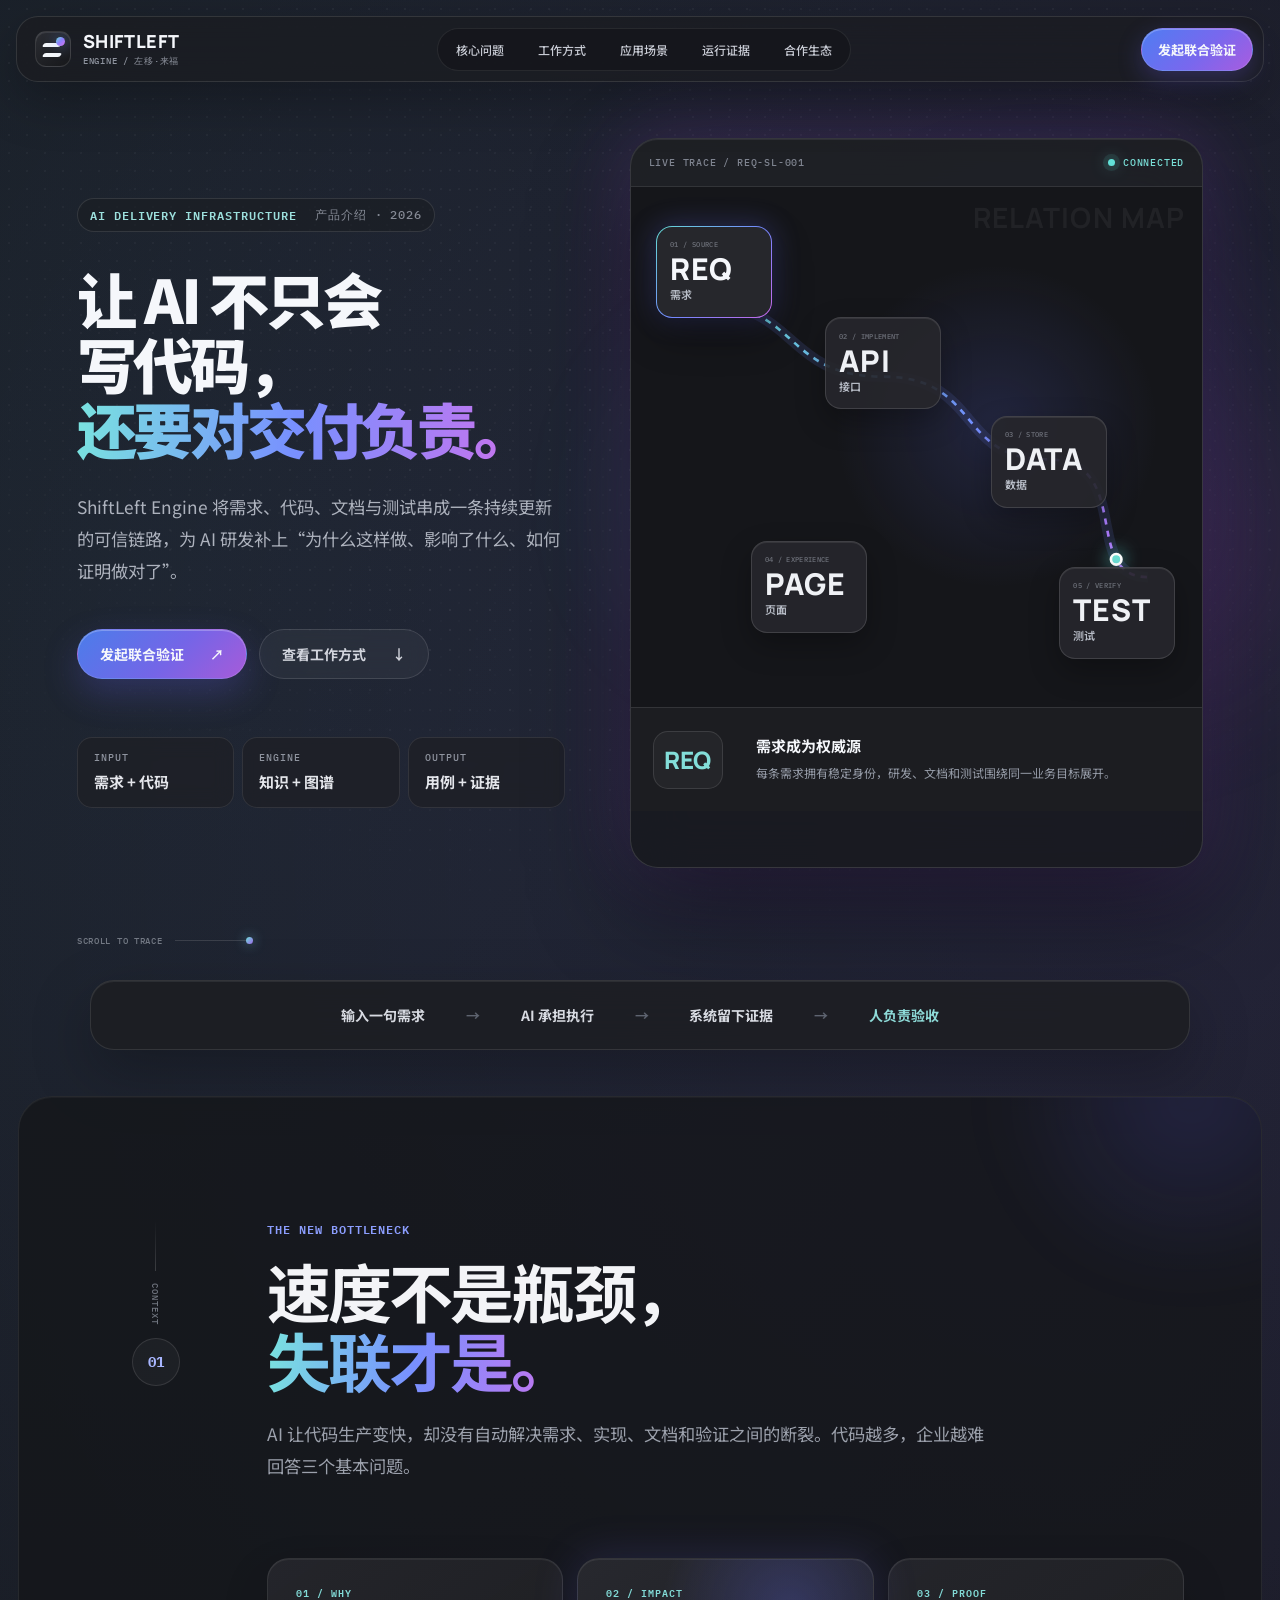
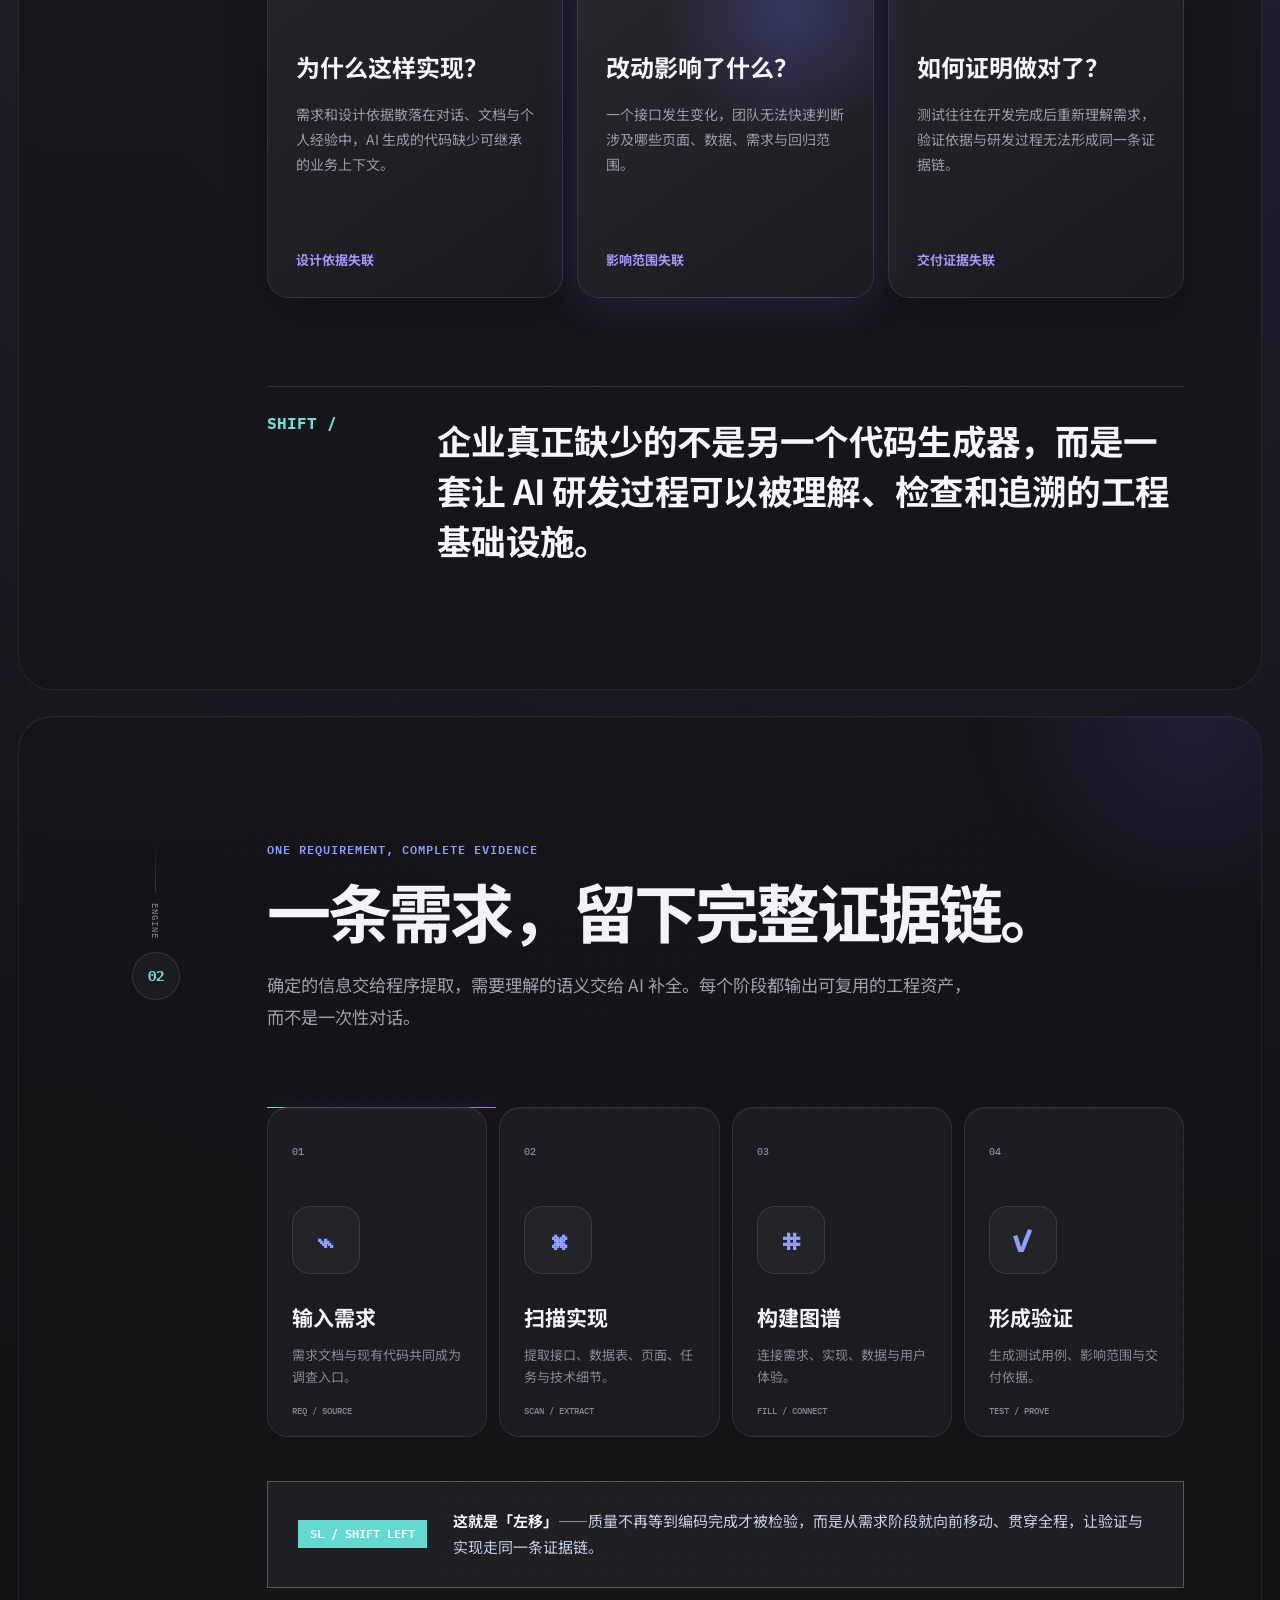
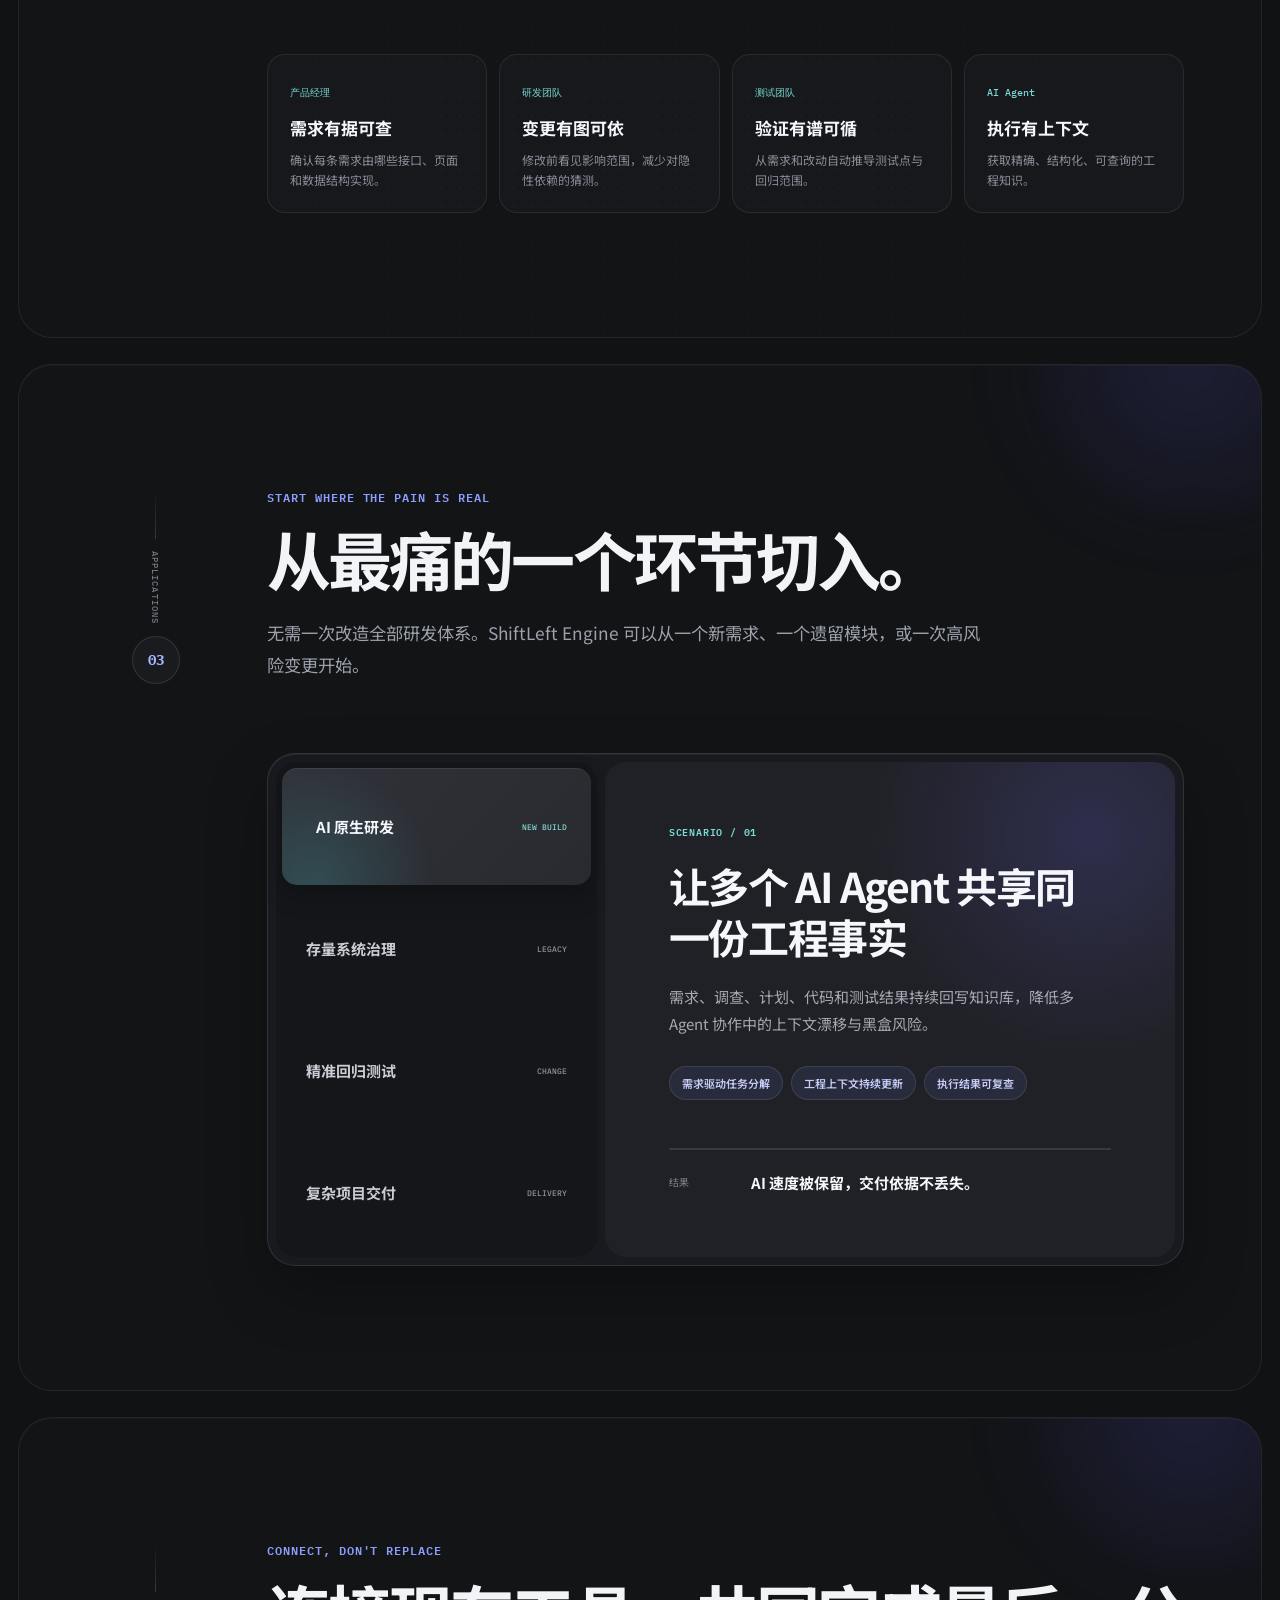
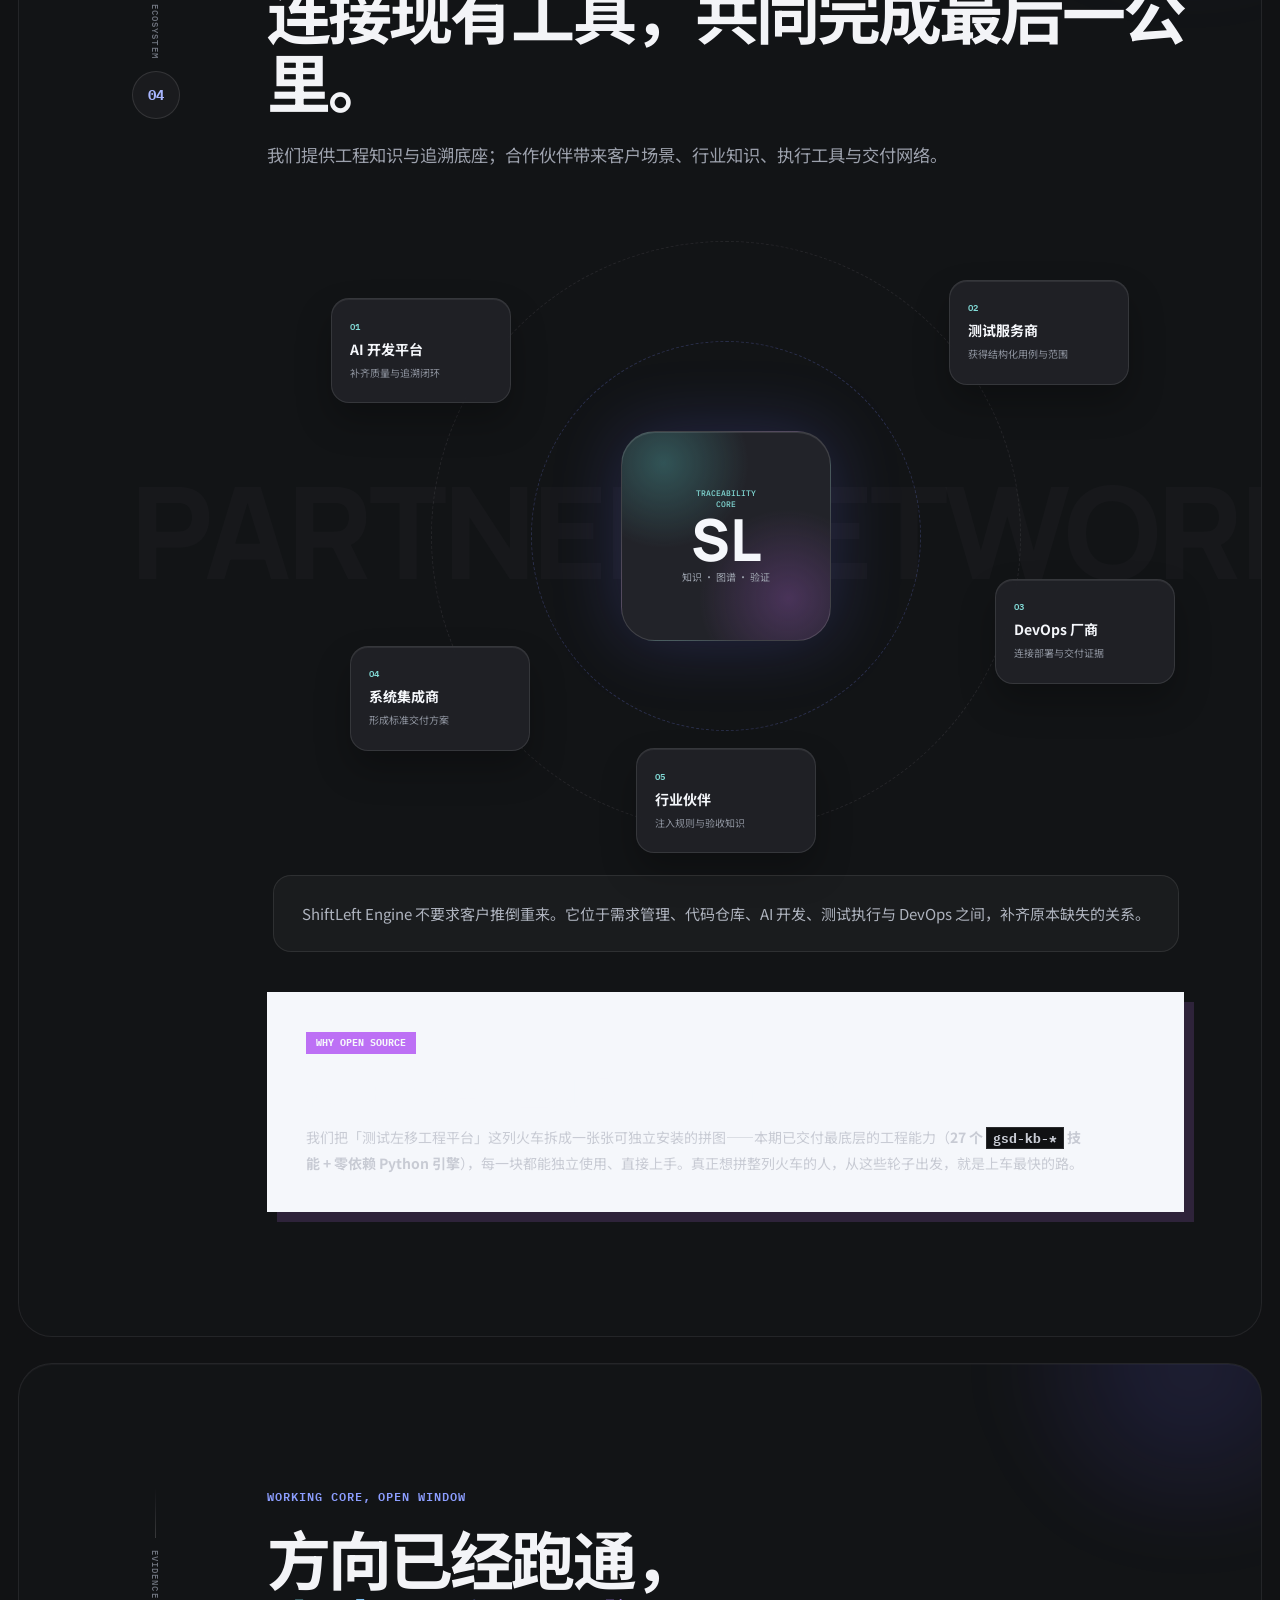
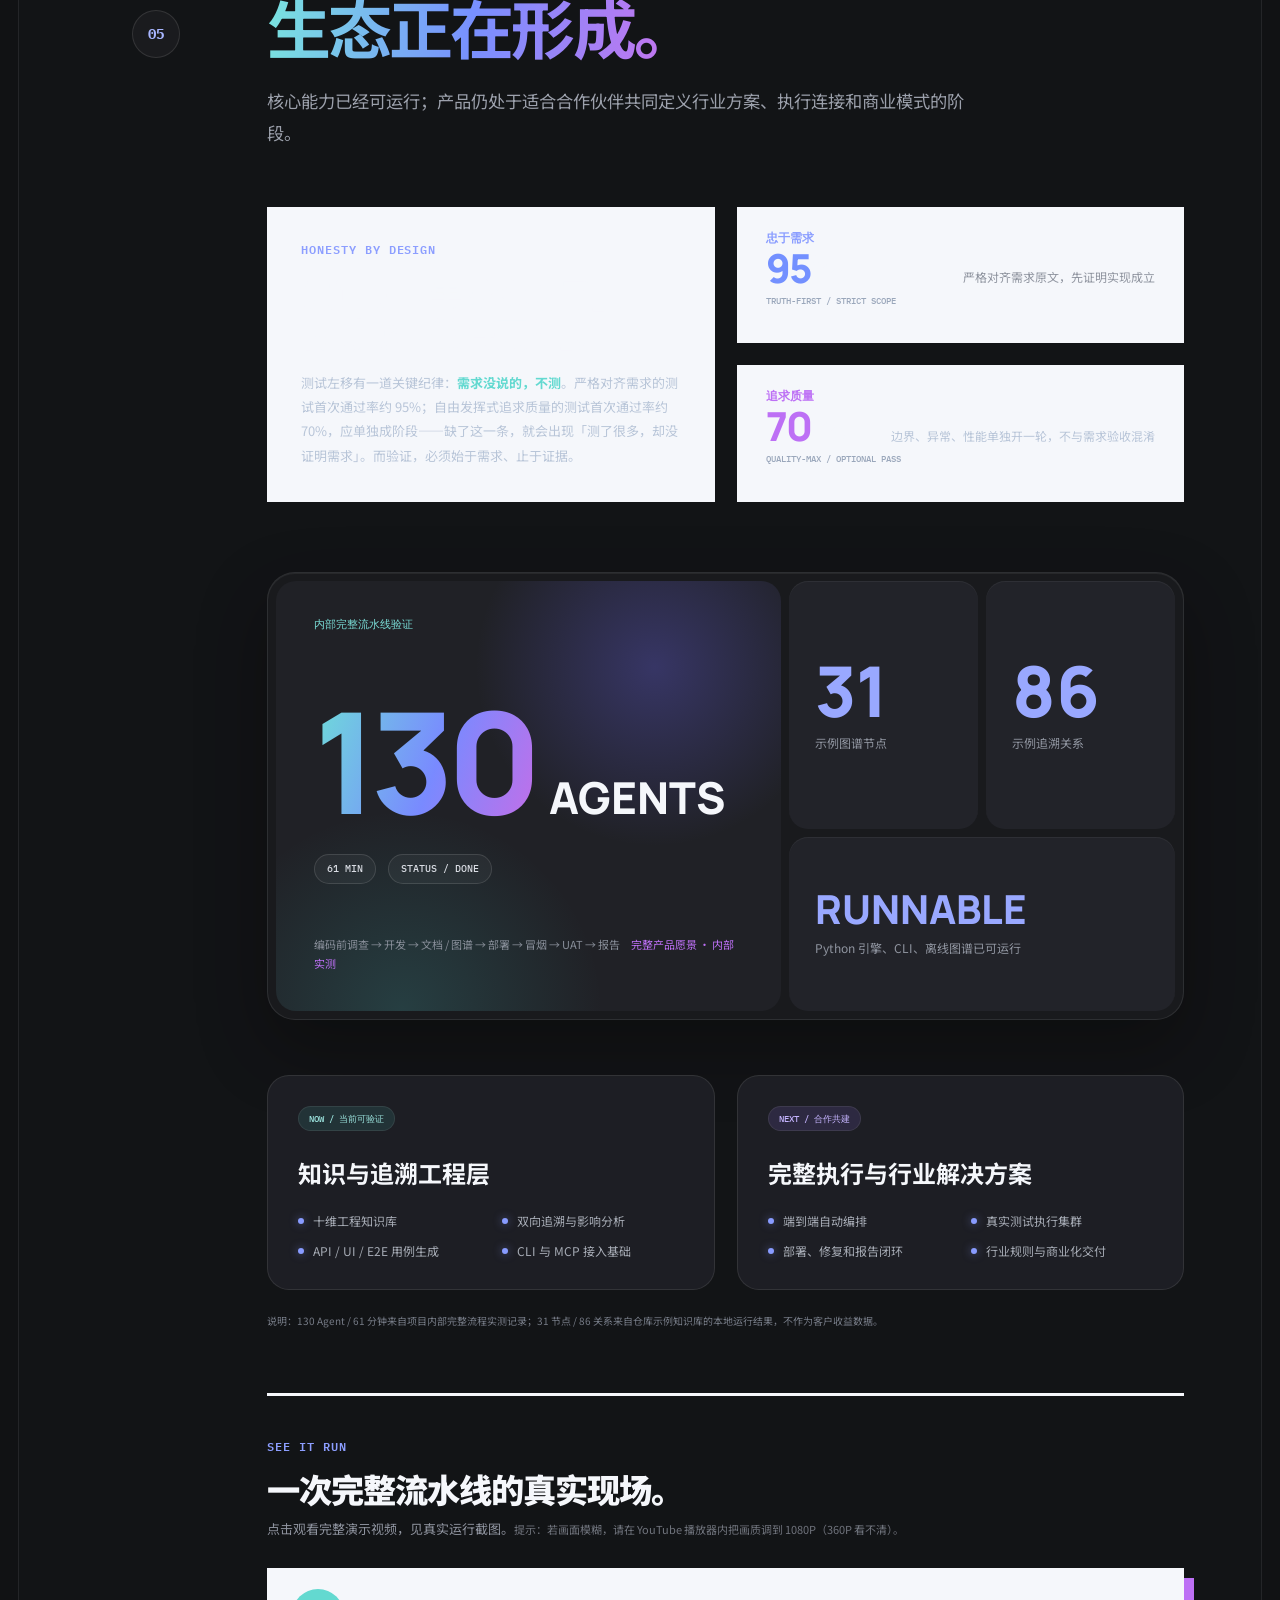
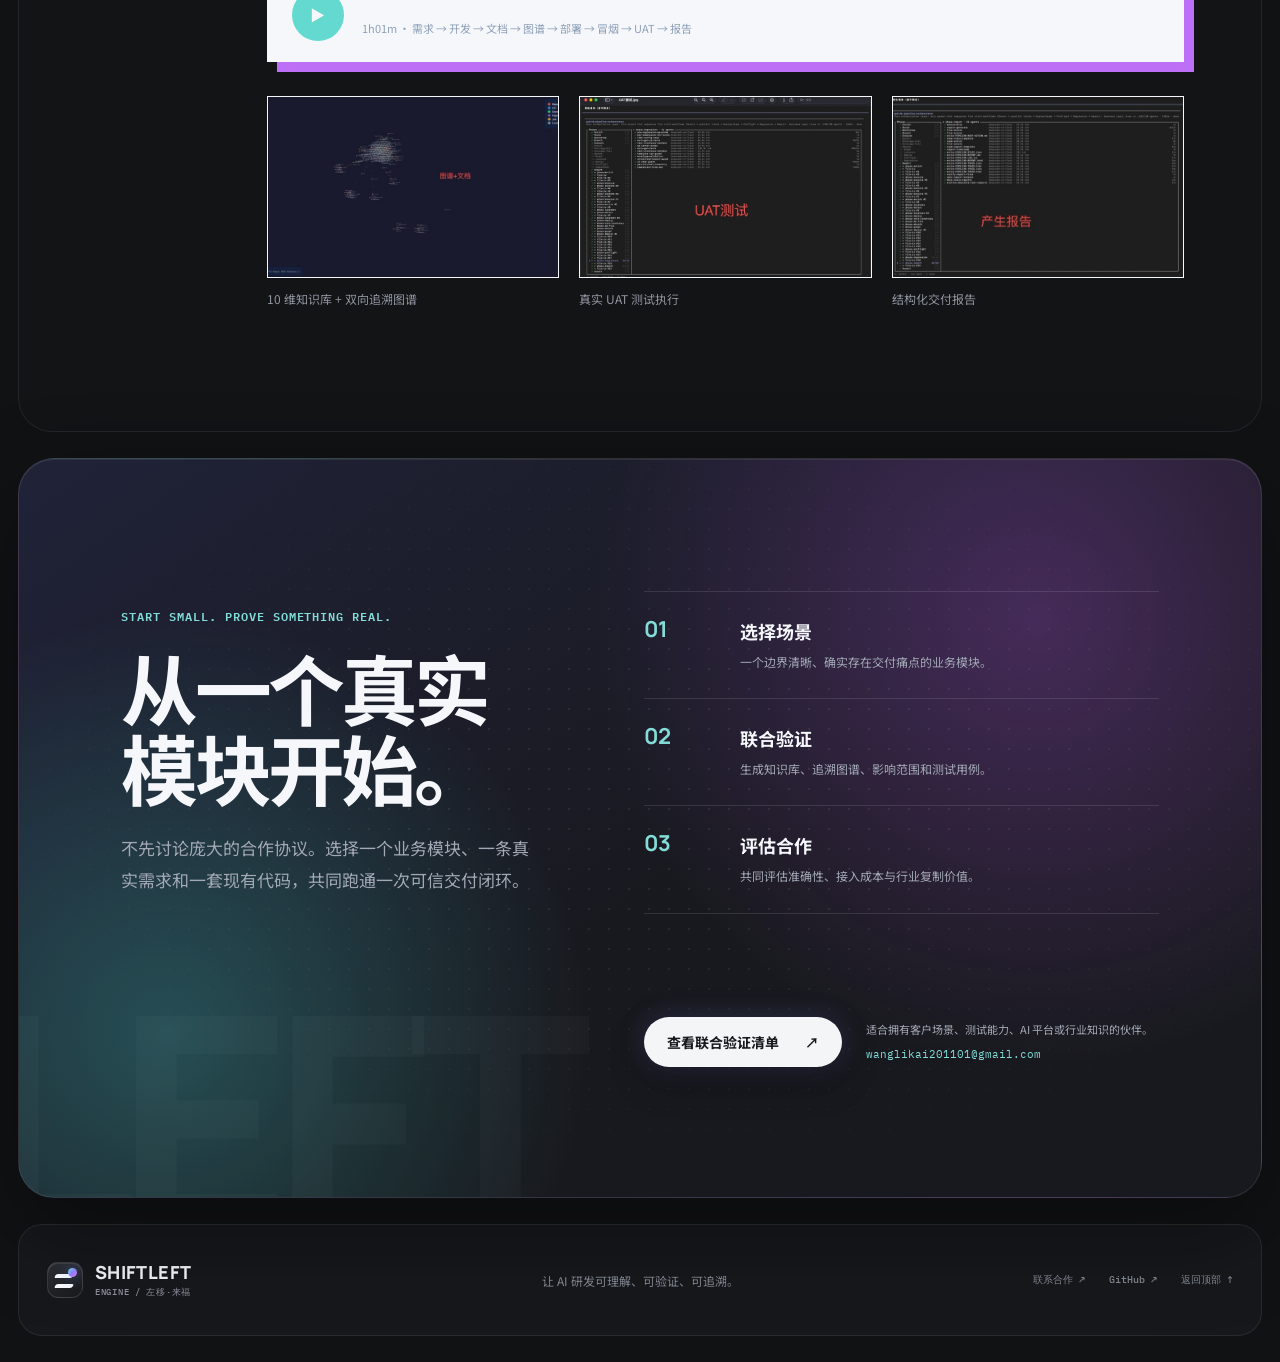
==== index.html @ cff23f08 "site: 合作伙伴推广页 GitHub Pages 首版" ====
<!doctype html>
<html lang="zh-CN">
<head>
  <meta charset="utf-8">
  <meta name="viewport" content="width=device-width, initial-scale=1">
  <meta name="description" content="ShiftLeft Engine——需求驱动的测试左移工程平台。输入需求，剩下交给 AI：需求、代码、文档与测试串成一条持续更新的可信证据链，让 AI 交付可理解、可验证、可验收。">
  <meta name="theme-color" content="#eaf1f8">

  <!-- Open Graph / 分享卡片(图片已用 GitHub Pages 绝对地址,微信/社媒可渲染预览) -->
  <meta property="og:type" content="website">
  <meta property="og:site_name" content="ShiftLeft Engine">
  <meta property="og:title" content="ShiftLeft Engine · 需求驱动的测试左移工程平台">
  <meta property="og:description" content="输入需求，剩下交给 AI。从需求到代码、图谱与测试用例自动留下可追溯的证据链，让 AI 交付可理解、可验证、可验收。">
  <meta property="og:image" content="https://wanglikai201101-ctrl.github.io/shiftleft-engine/assets/og-image.png">
  <meta property="og:image:width" content="1200">
  <meta property="og:image:height" content="630">
  <meta property="og:image:alt" content="ShiftLeft Engine 知识库与双向追溯图谱界面">
  <meta property="og:locale" content="zh_CN">
  <meta name="twitter:card" content="summary_large_image">
  <meta name="twitter:title" content="ShiftLeft Engine · 需求驱动的测试左移工程平台">
  <meta name="twitter:description" content="输入需求，剩下交给 AI。需求、代码、文档与测试串成一条持续更新的可信证据链。">
  <meta name="twitter:image" content="https://wanglikai201101-ctrl.github.io/shiftleft-engine/assets/og-image.png">

  <title>ShiftLeft Engine · 需求驱动的测试左移工程平台</title>
  <link rel="icon" href="favicon.svg" type="image/svg+xml">
  <link rel="preconnect" href="https://fonts.googleapis.com">
  <link rel="preconnect" href="https://fonts.gstatic.com" crossorigin>
  <link href="https://fonts.googleapis.com/css2?family=IBM+Plex+Mono:wght@400;500;600&family=Manrope:wght@500;600;700;800&family=Noto+Sans+SC:wght@400;500;600;700;800;900&display=swap" rel="stylesheet">
  <link rel="stylesheet" href="styles.css">
  <link rel="stylesheet" href="stitch-theme.css">
</head>
<body>
  <a class="skip-link" href="#main">跳到主要内容</a>

  <header class="site-header" data-header>
    <a class="brand" href="#top" aria-label="ShiftLeft Engine 首页">
      <span class="brand-mark" aria-hidden="true"><i></i><i></i></span>
      <span class="brand-copy">
        <b>SHIFTLEFT</b>
        <small>ENGINE / 左移·来福</small>
      </span>
    </a>

    <nav class="site-nav" aria-label="主导航">
      <a href="#why">核心问题</a>
      <a href="#engine">工作方式</a>
      <a href="#scenarios">应用场景</a>
      <a href="#proof">运行证据</a>
      <a href="#partners">合作生态</a>
    </nav>

    <button class="header-cta" type="button" data-open-pilot>发起联合验证</button>
  </header>

  <main id="main">
    <section class="hero" id="top" aria-labelledby="hero-title">
      <div class="hero-grid" aria-hidden="true"></div>

      <div class="hero-copy reveal">
        <p class="eyebrow"><span>AI DELIVERY INFRASTRUCTURE</span><b>产品介绍 · 2026</b></p>
        <h1 id="hero-title">让 AI 不只会<br>写代码，<br><em>还要对交付负责。</em></h1>
        <p class="hero-lead">ShiftLeft Engine 将需求、代码、文档与测试串成一条持续更新的可信链路，为 AI 研发补上“为什么这样做、影响了什么、如何证明做对了”。</p>

        <div class="hero-actions">
          <button class="button button-primary" type="button" data-open-pilot>
            发起联合验证
            <span aria-hidden="true">↗</span>
          </button>
          <a class="button button-ghost" href="#engine">查看工作方式 <span aria-hidden="true">↓</span></a>
        </div>

        <dl class="hero-facts" aria-label="产品核心特征">
          <div><dt>INPUT</dt><dd>需求 + 代码</dd></div>
          <div><dt>ENGINE</dt><dd>知识 + 图谱</dd></div>
          <div><dt>OUTPUT</dt><dd>用例 + 证据</dd></div>
        </dl>
      </div>

      <div class="trace-console reveal" aria-label="需求追溯链交互演示">
        <div class="console-topbar">
          <span>LIVE TRACE / REQ-SL-001</span>
          <span class="console-status"><i></i> CONNECTED</span>
        </div>

        <div class="trace-canvas" data-trace-canvas>
          <svg class="trace-lines" viewBox="0 0 650 480" role="img" aria-label="需求经过接口、数据、页面连接至测试">
            <defs>
              <linearGradient id="trace-gradient" x1="0" y1="0" x2="1" y2="1">
                <stop offset="0%" stop-color="#63d9d0"></stop>
                <stop offset="52%" stop-color="#7390ff"></stop>
                <stop offset="100%" stop-color="#bd70f5"></stop>
              </linearGradient>
            </defs>
            <path class="trace-path trace-path-shadow" d="M86 78 C190 78 174 160 286 160 S370 254 472 254 S510 388 588 388"></path>
            <path class="trace-path trace-path-active" d="M86 78 C190 78 174 160 286 160 S370 254 472 254 S510 388 588 388"></path>
            <circle class="trace-pulse" r="6">
              <animateMotion dur="4.6s" repeatCount="indefinite" path="M86 78 C190 78 174 160 286 160 S370 254 472 254 S510 388 588 388"></animateMotion>
            </circle>
          </svg>

          <button class="trace-node node-req is-active" style="--x: 5%; --y: 8%" type="button" data-trace-node data-code="REQ" data-title="需求成为权威源" data-copy="每条需求拥有稳定身份，研发、文档和测试围绕同一业务目标展开。">
            <small>01 / SOURCE</small><strong>REQ</strong><span>需求</span>
          </button>
          <button class="trace-node node-api" style="--x: 34%; --y: 25%" type="button" data-trace-node data-code="API" data-title="实现关系被识别" data-copy="自动关联需求与接口，记录参数、业务规则以及上下游调用关系。">
            <small>02 / IMPLEMENT</small><strong>API</strong><span>接口</span>
          </button>
          <button class="trace-node node-data" style="--x: 63%; --y: 44%" type="button" data-trace-node data-code="DATA" data-title="数据读写可追溯" data-copy="从接口追溯到数据库、缓存和消息，定位字段级读写影响。">
            <small>03 / STORE</small><strong>DATA</strong><span>数据</span>
          </button>
          <button class="trace-node node-page" style="--x: 31%; --y: 68%" type="button" data-trace-node data-code="PAGE" data-title="页面行为被连接" data-copy="记录页面调用的接口与可测试元素，使真实浏览器验证更加稳定。">
            <small>04 / EXPERIENCE</small><strong>PAGE</strong><span>页面</span>
          </button>
          <button class="trace-node node-test" style="--x: 75%; --y: 73%" type="button" data-trace-node data-code="TEST" data-title="验证范围自动形成" data-copy="根据需求与变更影响，生成 API、UI、E2E 测试用例和覆盖依据。">
            <small>05 / VERIFY</small><strong>TEST</strong><span>测试</span>
          </button>
        </div>

        <div class="trace-readout" aria-live="polite">
          <span class="readout-code" data-readout-code>REQ</span>
          <div><b data-readout-title>需求成为权威源</b><p data-readout-copy>每条需求拥有稳定身份，研发、文档和测试围绕同一业务目标展开。</p></div>
        </div>
      </div>

      <a class="scroll-cue" href="#why"><span>SCROLL TO TRACE</span><i aria-hidden="true"></i></a>
    </section>

    <section class="statement-band" aria-label="产品主张">
      <p>输入一句需求</p><span aria-hidden="true">→</span>
      <p>AI 承担执行</p><span aria-hidden="true">→</span>
      <p>系统留下证据</p><span aria-hidden="true">→</span>
      <p class="accent">人负责验收</p>
    </section>

    <section class="section section-problem" id="why">
      <div class="section-index reveal"><span>CONTEXT</span><b>01</b></div>
      <div class="section-heading reveal">
        <p class="eyebrow">THE NEW BOTTLENECK</p>
        <h2>速度不是瓶颈，<br><em>失联才是。</em></h2>
        <p>AI 让代码生产变快，却没有自动解决需求、实现、文档和验证之间的断裂。代码越多，企业越难回答三个基本问题。</p>
      </div>

      <div class="fracture-map reveal" aria-label="研发交付中的三个断点">
        <article class="fracture-card">
          <div class="fracture-label">01 / WHY</div>
          <h3>为什么这样实现？</h3>
          <p>需求和设计依据散落在对话、文档与个人经验中，AI 生成的代码缺少可继承的业务上下文。</p>
          <span>设计依据失联</span>
        </article>
        <article class="fracture-card fracture-card-dark">
          <div class="fracture-label">02 / IMPACT</div>
          <h3>改动影响了什么？</h3>
          <p>一个接口发生变化，团队无法快速判断涉及哪些页面、数据、需求与回归范围。</p>
          <span>影响范围失联</span>
        </article>
        <article class="fracture-card">
          <div class="fracture-label">03 / PROOF</div>
          <h3>如何证明做对了？</h3>
          <p>测试往往在开发完成后重新理解需求，验证依据与研发过程无法形成同一条证据链。</p>
          <span>交付证据失联</span>
        </article>
      </div>

      <div class="problem-conclusion reveal">
        <span>SHIFT /</span>
        <p>企业真正缺少的不是另一个代码生成器，而是一套让 AI 研发过程可以被理解、检查和追溯的工程基础设施。</p>
      </div>
    </section>

    <section class="section section-engine" id="engine">
      <div class="section-index reveal"><span>ENGINE</span><b>02</b></div>
      <div class="section-heading heading-wide reveal">
        <p class="eyebrow">ONE REQUIREMENT, COMPLETE EVIDENCE</p>
        <h2>一条需求，留下完整证据链。</h2>
        <p>确定的信息交给程序提取，需要理解的语义交给 AI 补全。每个阶段都输出可复用的工程资产，而不是一次性对话。</p>
      </div>

      <ol class="pipeline reveal" aria-label="产品工作流程">
        <li>
          <span class="pipeline-no">01</span>
          <div class="pipeline-icon" aria-hidden="true">⌁</div>
          <h3>输入需求</h3>
          <p>需求文档与现有代码共同成为调查入口。</p>
          <small>REQ / SOURCE</small>
        </li>
        <li>
          <span class="pipeline-no">02</span>
          <div class="pipeline-icon" aria-hidden="true">⌘</div>
          <h3>扫描实现</h3>
          <p>提取接口、数据表、页面、任务与技术细节。</p>
          <small>SCAN / EXTRACT</small>
        </li>
        <li>
          <span class="pipeline-no">03</span>
          <div class="pipeline-icon" aria-hidden="true">⌗</div>
          <h3>构建图谱</h3>
          <p>连接需求、实现、数据与用户体验。</p>
          <small>FILL / CONNECT</small>
        </li>
        <li>
          <span class="pipeline-no">04</span>
          <div class="pipeline-icon" aria-hidden="true">✓</div>
          <h3>形成验证</h3>
          <p>生成测试用例、影响范围与交付依据。</p>
          <small>TEST / PROVE</small>
        </li>
      </ol>

      <div class="shift-strip reveal" aria-label="为什么叫左移">
        <span class="shift-strip-tag">SL / SHIFT LEFT</span>
        <p><b>这就是「左移」</b>——质量不再等到编码完成才被检验，而是从需求阶段就向前移动、贯穿全程，让验证与实现走同一条证据链。</p>
      </div>

      <div class="value-grid reveal">
        <article>
          <span>产品经理</span>
          <h3>需求有据可查</h3>
          <p>确认每条需求由哪些接口、页面和数据结构实现。</p>
        </article>
        <article>
          <span>研发团队</span>
          <h3>变更有图可依</h3>
          <p>修改前看见影响范围，减少对隐性依赖的猜测。</p>
        </article>
        <article>
          <span>测试团队</span>
          <h3>验证有谱可循</h3>
          <p>从需求和改动自动推导测试点与回归范围。</p>
        </article>
        <article>
          <span>AI Agent</span>
          <h3>执行有上下文</h3>
          <p>获取精确、结构化、可查询的工程知识。</p>
        </article>
      </div>
    </section>

    <section class="section section-scenarios" id="scenarios">
      <div class="section-index reveal"><span>APPLICATIONS</span><b>03</b></div>
      <div class="section-heading reveal">
        <p class="eyebrow">START WHERE THE PAIN IS REAL</p>
        <h2>从最痛的一个环节切入。</h2>
        <p>无需一次改造全部研发体系。ShiftLeft Engine 可以从一个新需求、一个遗留模块，或一次高风险变更开始。</p>
      </div>

      <div class="scenario-shell reveal">
        <div class="scenario-tabs" role="tablist" aria-label="应用场景">
          <button id="tab-ai" role="tab" aria-selected="true" aria-controls="panel-ai" data-scenario="ai">
            <span>AI 原生研发</span><small>NEW BUILD</small>
          </button>
          <button id="tab-legacy" role="tab" aria-selected="false" aria-controls="panel-legacy" data-scenario="legacy" tabindex="-1">
            <span>存量系统治理</span><small>LEGACY</small>
          </button>
          <button id="tab-regression" role="tab" aria-selected="false" aria-controls="panel-regression" data-scenario="regression" tabindex="-1">
            <span>精准回归测试</span><small>CHANGE</small>
          </button>
          <button id="tab-delivery" role="tab" aria-selected="false" aria-controls="panel-delivery" data-scenario="delivery" tabindex="-1">
            <span>复杂项目交付</span><small>DELIVERY</small>
          </button>
        </div>

        <div class="scenario-panels">
          <article id="panel-ai" role="tabpanel" aria-labelledby="tab-ai" data-panel="ai">
            <p class="panel-kicker">SCENARIO / 01</p>
            <h3>让多个 AI Agent 共享同一份工程事实</h3>
            <p>需求、调查、计划、代码和测试结果持续回写知识库，降低多 Agent 协作中的上下文漂移与黑盒风险。</p>
            <ul><li>需求驱动任务分解</li><li>工程上下文持续更新</li><li>执行结果可复查</li></ul>
            <div class="panel-result"><span>结果</span><b>AI 速度被保留，交付依据不丢失。</b></div>
          </article>
          <article id="panel-legacy" role="tabpanel" aria-labelledby="tab-legacy" data-panel="legacy" hidden>
            <p class="panel-kicker">SCENARIO / 02</p>
            <h3>从代码反向重建长期缺失的系统知识</h3>
            <p>扫描接口、数据表、页面和后台任务，为缺少文档的历史项目快速建立可查询的工程地图。</p>
            <ul><li>存量代码反向扫描</li><li>模块文档骨架生成</li><li>业务关系逐步补齐</li></ul>
            <div class="panel-result"><span>结果</span><b>新成员与 AI 更快理解历史系统。</b></div>
          </article>
          <article id="panel-regression" role="tabpanel" aria-labelledby="tab-regression" data-panel="regression" hidden>
            <p class="panel-kicker">SCENARIO / 03</p>
            <h3>让每次回归测试都有明确范围</h3>
            <p>根据代码变更映射图谱节点，识别受影响的需求、接口、页面和数据，形成针对性的测试计划。</p>
            <ul><li>Git 变更映射</li><li>两跳影响分析</li><li>测试用例范围识别</li></ul>
            <div class="panel-result"><span>结果</span><b>从“凭经验全量回归”转向“按影响验证”。</b></div>
          </article>
          <article id="panel-delivery" role="tabpanel" aria-labelledby="tab-delivery" data-panel="delivery" hidden>
            <p class="panel-kicker">SCENARIO / 04</p>
            <h3>把复杂项目交付变成一条可验收证据链</h3>
            <p>跨团队、跨供应商的研发活动围绕统一需求身份协作，降低人员更替和信息断层带来的交付风险。</p>
            <ul><li>统一需求与资产编号</li><li>跨角色追溯查询</li><li>结构化交付报告</li></ul>
            <div class="panel-result"><span>结果</span><b>项目过程能解释，最终结果能验收。</b></div>
          </article>
        </div>
      </div>
    </section>

    <section class="section section-partners" id="partners">
      <div class="section-index reveal"><span>ECOSYSTEM</span><b>04</b></div>
      <div class="section-heading heading-wide reveal">
        <p class="eyebrow">CONNECT, DON'T REPLACE</p>
        <h2>连接现有工具，共同完成最后一公里。</h2>
        <p>我们提供工程知识与追溯底座；合作伙伴带来客户场景、行业知识、执行工具与交付网络。</p>
      </div>

      <div class="ecosystem reveal" aria-label="合作伙伴生态图">
        <div class="ecosystem-orbit orbit-one" aria-hidden="true"></div>
        <div class="ecosystem-orbit orbit-two" aria-hidden="true"></div>
        <div class="ecosystem-core">
          <span>TRACEABILITY<br>CORE</span>
          <b>SL</b>
          <small>知识 · 图谱 · 验证</small>
        </div>
        <article class="partner-node partner-ai"><small>01</small><b>AI 开发平台</b><span>补齐质量与追溯闭环</span></article>
        <article class="partner-node partner-qa"><small>02</small><b>测试服务商</b><span>获得结构化用例与范围</span></article>
        <article class="partner-node partner-devops"><small>03</small><b>DevOps 厂商</b><span>连接部署与交付证据</span></article>
        <article class="partner-node partner-si"><small>04</small><b>系统集成商</b><span>形成标准交付方案</span></article>
        <article class="partner-node partner-domain"><small>05</small><b>行业伙伴</b><span>注入规则与验收知识</span></article>
      </div>

      <p class="ecosystem-note reveal">ShiftLeft Engine 不要求客户推倒重来。它位于需求管理、代码仓库、AI 开发、测试执行与 DevOps 之间，补齐原本缺失的关系。</p>

      <div class="puzzle-note reveal">
        <span class="puzzle-tag">WHY OPEN SOURCE</span>
        <h3>轮子已经给到，整列「火车」等你一起拼。</h3>
        <p>我们把「测试左移工程平台」这列火车拆成一张张可独立安装的拼图——本期已交付最底层的工程能力（<b>27 个 <code>gsd-kb-*</code> 技能 + 零依赖 Python 引擎</b>），每一块都能独立使用、直接上手。真正想拼整列火车的人，从这些轮子出发，就是上车最快的路。</p>
      </div>
    </section>

    <section class="section section-proof" id="proof">
      <div class="section-index reveal"><span>EVIDENCE</span><b>05</b></div>
      <div class="section-heading reveal">
        <p class="eyebrow">WORKING CORE, OPEN WINDOW</p>
        <h2>方向已经跑通，<br><em>生态正在形成。</em></h2>
        <p>核心能力已经可运行；产品仍处于适合合作伙伴共同定义行业方案、执行连接和商业模式的阶段。</p>
      </div>

      <div class="honesty reveal" aria-label="诚实性原则">
        <div class="honesty-copy">
          <p class="eyebrow">HONESTY BY DESIGN</p>
          <h3>先证明「需求实现了」，<br>再讨论「做得更好」。</h3>
          <p>测试左移有一道关键纪律：<b>需求没说的，不测</b>。严格对齐需求的测试首次通过率约 95%；自由发挥式追求质量的测试首次通过率约 70%，应单独成阶段——缺了这一条，就会出现「测了很多，却没证明需求」。而验证，必须始于需求、止于证据。</p>
        </div>
        <div class="honesty-cards">
          <article class="honesty-card">
            <span>忠于需求</span>
            <b><em>95</em>%</b>
            <p>严格对齐需求原文，先证明实现成立</p>
            <small>TRUTH-FIRST / STRICT SCOPE</small>
          </article>
          <article class="honesty-card honesty-card-dark">
            <span>追求质量</span>
            <b><em>70</em>%</b>
            <p>边界、异常、性能单独开一轮，不与需求验收混淆</p>
            <small>QUALITY-MAX / OPTIONAL PASS</small>
          </article>
        </div>
      </div>

      <div class="evidence-board reveal">
        <div class="evidence-main">
          <p>内部完整流水线验证</p>
          <strong><span>130</span> AGENTS</strong>
          <div class="evidence-sub"><b>61 MIN</b><b>STATUS / DONE</b></div>
          <small>编码前调查 → 开发 → 文档 / 图谱 → 部署 → 冒烟 → UAT → 报告　<i class="evidence-intern">完整产品愿景 · 内部实测</i></small>
        </div>
        <div class="evidence-cell"><span>31</span><p>示例图谱节点</p></div>
        <div class="evidence-cell"><span>86</span><p>示例追溯关系</p></div>
        <div class="evidence-cell evidence-text"><span>RUNNABLE</span><p>Python 引擎、CLI、离线图谱已可运行</p></div>
      </div>

      <div class="scope-grid reveal">
        <article>
          <div class="scope-tag scope-now">NOW / 当前可验证</div>
          <h3>知识与追溯工程层</h3>
          <ul>
            <li>十维工程知识库</li>
            <li>双向追溯与影响分析</li>
            <li>API / UI / E2E 用例生成</li>
            <li>CLI 与 MCP 接入基础</li>
          </ul>
        </article>
        <article>
          <div class="scope-tag scope-next">NEXT / 合作共建</div>
          <h3>完整执行与行业解决方案</h3>
          <ul>
            <li>端到端自动编排</li>
            <li>真实测试执行集群</li>
            <li>部署、修复和报告闭环</li>
            <li>行业规则与商业化交付</li>
          </ul>
        </article>
      </div>

      <p class="proof-note reveal">说明：130 Agent / 61 分钟来自项目内部完整流程实测记录；31 节点 / 86 关系来自仓库示例知识库的本地运行结果，不作为客户收益数据。</p>

      <div class="proof-media reveal" aria-label="真实运行证据">
        <div class="proof-media-head">
          <p class="eyebrow">SEE IT RUN</p>
          <h3>一次完整流水线的真实现场。</h3>
          <p>点击观看完整演示视频，见真实运行截图。<em class="hint">提示：若画面模糊，请在 YouTube 播放器内把画质调到 1080P（360P 看不清）。</em></p>
        </div>
        <a class="proof-video" href="https://youtu.be/stfLoSjn8Go" target="_blank" rel="noreferrer" aria-label="观看完整演示视频">
          <span class="proof-play" aria-hidden="true">▶</span>
          <div><b>完整演示视频 · 130 Agent 全链路</b><small>1h01m · 需求 → 开发 → 文档 → 图谱 → 部署 → 冒烟 → UAT → 报告</small></div>
        </a>
        <div class="proof-thumbs">
          <figure>
            <img src="assets/thumb-kb.jpg" alt="知识库与双向追溯图谱运行界面" loading="lazy" decoding="async">
            <figcaption>10 维知识库 + 双向追溯图谱</figcaption>
          </figure>
          <figure>
            <img src="assets/thumb-uat.jpg" alt="真实 UAT 测试执行界面" loading="lazy" decoding="async">
            <figcaption>真实 UAT 测试执行</figcaption>
          </figure>
          <figure>
            <img src="assets/thumb-report.jpg" alt="结构化交付报告界面" loading="lazy" decoding="async">
            <figcaption>结构化交付报告</figcaption>
          </figure>
        </div>
      </div>
    </section>

    <section class="pilot" id="pilot">
      <div class="pilot-grid" aria-hidden="true"></div>
      <div class="pilot-copy reveal">
        <p class="eyebrow">START SMALL. PROVE SOMETHING REAL.</p>
        <h2>从一个真实模块开始。</h2>
        <p>不先讨论庞大的合作协议。选择一个业务模块、一条真实需求和一套现有代码，共同跑通一次可信交付闭环。</p>
      </div>

      <ol class="pilot-steps reveal">
        <li><span>01</span><div><b>选择场景</b><p>一个边界清晰、确实存在交付痛点的业务模块。</p></div></li>
        <li><span>02</span><div><b>联合验证</b><p>生成知识库、追溯图谱、影响范围和测试用例。</p></div></li>
        <li><span>03</span><div><b>评估合作</b><p>共同评估准确性、接入成本与行业复制价值。</p></div></li>
      </ol>

      <div class="pilot-action reveal">
        <button class="button button-light" type="button" data-open-pilot>查看联合验证清单 <span aria-hidden="true">↗</span></button>
        <p>适合拥有客户场景、测试能力、AI 平台或行业知识的伙伴。<br><a class="contact-link" href="mailto:wanglikai201101@gmail.com">wanglikai201101@gmail.com</a></p>
      </div>
    </section>
  </main>

  <footer class="site-footer">
    <a class="brand footer-brand" href="#top">
      <span class="brand-mark" aria-hidden="true"><i></i><i></i></span>
      <span class="brand-copy"><b>SHIFTLEFT</b><small>ENGINE / 左移·来福</small></span>
    </a>
    <p>让 AI 研发可理解、可验证、可追溯。</p>
    <div class="footer-links">
      <a href="mailto:wanglikai201101@gmail.com">联系合作 ↗</a>
      <a href="https://github.com/wanglikai201101-ctrl/shiftleft-engine" target="_blank" rel="noreferrer">GitHub ↗</a>
      <a href="#top">返回顶部 ↑</a>
    </div>
  </footer>

  <dialog class="pilot-dialog" data-pilot-dialog aria-labelledby="dialog-title">
    <div class="dialog-top">
      <span>JOINT VALIDATION / 001</span>
      <button type="button" data-close-pilot aria-label="关闭">×</button>
    </div>
    <div class="dialog-body">
      <p class="eyebrow">合作起点</p>
      <h2 id="dialog-title">用一个真实模块，验证一次真实价值。</h2>
      <p>建议双方各指定一名业务与技术负责人，准备以下材料：</p>
      <ul>
        <li><span>01</span>一条真实、边界清晰的业务需求</li>
        <li><span>02</span>与需求相关的前后端代码范围</li>
        <li><span>03</span>当前测试方式与主要交付痛点</li>
        <li><span>04</span>双方认可的准确性与可用性标准</li>
      </ul>
      <div class="dialog-actions">
        <button class="button button-primary dialog-copy" type="button" data-copy-pilot>复制联合验证清单</button>
        <a class="button button-ghost dialog-email" href="mailto:wanglikai201101@gmail.com?subject=ShiftLeft%20Engine%20合作咨询">发送合作邮件</a>
      </div>
      <p class="dialog-contact">联系方式：<a href="mailto:wanglikai201101@gmail.com">wanglikai201101@gmail.com</a></p>
      <p class="copy-status" data-copy-status aria-live="polite"></p>
    </div>
  </dialog>

  <script src="app.js"></script>
</body>
</html>
---- styles.css ----
:root {
  --paper: #eaf1f8;
  --paper-soft: #f5f8fc;
  --white: #ffffff;
  --ink: #101b33;
  --ink-soft: #2b3a56;
  --muted: #67748a;
  --line: #b9c7d8;
  --line-soft: rgba(16, 27, 51, 0.12);
  --blue: #315eff;
  --blue-dark: #1738b8;
  --signal: #ff5d3f;
  --signal-soft: #ffdfd7;
  --mint: #8fe2cf;
  --shadow: 0 24px 70px rgba(32, 54, 92, 0.15);
  --display: "Manrope", "Barlow Condensed", "Arial Narrow", system-ui, sans-serif;
  --body: "Noto Sans SC", "PingFang SC", "Microsoft YaHei", system-ui, sans-serif;
  --mono: "IBM Plex Mono", ui-monospace, "SFMono-Regular", Consolas, monospace;
  --max: 1440px;
}

* {
  box-sizing: border-box;
}

html {
  scroll-behavior: smooth;
}

body {
  margin: 0;
  color: var(--ink);
  background: var(--paper);
  font-family: var(--body);
  -webkit-font-smoothing: antialiased;
}

body:has(dialog[open]) {
  overflow: hidden;
}

button,
a {
  -webkit-tap-highlight-color: transparent;
}

button {
  font: inherit;
}

a {
  color: inherit;
  text-decoration: none;
}

p,
h1,
h2,
h3,
dl,
dd {
  margin: 0;
}

ul,
ol {
  margin: 0;
  padding: 0;
}

button:focus-visible,
a:focus-visible {
  outline: 3px solid var(--signal);
  outline-offset: 4px;
}

.skip-link {
  position: fixed;
  z-index: 1000;
  top: 10px;
  left: 10px;
  padding: 10px 16px;
  background: var(--ink);
  color: var(--white);
  transform: translateY(-160%);
  transition: transform 180ms ease;
}

.skip-link:focus {
  transform: translateY(0);
}

.site-header {
  position: fixed;
  z-index: 100;
  top: 0;
  left: 0;
  right: 0;
  height: 82px;
  display: grid;
  grid-template-columns: 1fr auto 1fr;
  align-items: center;
  gap: 28px;
  padding: 0 clamp(22px, 4vw, 68px);
  border-bottom: 1px solid rgba(16, 27, 51, 0.18);
  background: rgba(234, 241, 248, 0.84);
  backdrop-filter: blur(18px);
  transition: height 220ms ease, box-shadow 220ms ease, background 220ms ease;
}

.site-header.is-scrolled {
  height: 68px;
  background: rgba(245, 248, 252, 0.94);
  box-shadow: 0 8px 30px rgba(31, 54, 94, 0.08);
}

.brand {
  width: max-content;
  display: inline-flex;
  align-items: center;
  gap: 12px;
}

.brand-mark {
  position: relative;
  width: 36px;
  height: 36px;
  display: inline-block;
  background: var(--ink);
  overflow: hidden;
}

.brand-mark::after {
  content: "";
  position: absolute;
  width: 9px;
  height: 9px;
  right: 5px;
  top: 5px;
  border-radius: 50%;
  background: var(--signal);
}

.brand-mark i {
  position: absolute;
  left: 7px;
  width: 18px;
  height: 4px;
  background: var(--paper);
  transform: skewX(-28deg);
}

.brand-mark i:first-child {
  top: 11px;
}

.brand-mark i:last-child {
  top: 21px;
}

.brand-copy {
  display: grid;
  line-height: 1;
}

.brand-copy b {
  font: 800 22px/0.9 var(--display);
  letter-spacing: 0.07em;
}

.brand-copy small {
  margin-top: 6px;
  color: var(--muted);
  font: 500 9px/1 var(--mono);
  letter-spacing: 0.08em;
}

.site-nav {
  display: flex;
  align-items: center;
  gap: 34px;
  color: var(--ink-soft);
  font-size: 14px;
  font-weight: 600;
}

.site-nav a {
  position: relative;
}

.site-nav a::after {
  content: "";
  position: absolute;
  left: 0;
  bottom: -9px;
  width: 100%;
  height: 2px;
  background: var(--signal);
  transform: scaleX(0);
  transform-origin: left;
  transition: transform 180ms ease;
}

.site-nav a:hover::after,
.site-nav a:focus-visible::after {
  transform: scaleX(1);
}

.header-cta {
  justify-self: end;
  padding: 11px 17px;
  border: 1px solid var(--ink);
  background: transparent;
  color: var(--ink);
  cursor: pointer;
  font-size: 13px;
  font-weight: 700;
  transition: color 180ms ease, background 180ms ease;
}

.header-cta:hover {
  color: var(--white);
  background: var(--ink);
}

.hero {
  position: relative;
  min-height: 940px;
  display: grid;
  grid-template-columns: minmax(0, 0.92fr) minmax(520px, 1.08fr);
  align-items: center;
  gap: clamp(36px, 5vw, 88px);
  padding: 138px clamp(28px, 6vw, 96px) 100px;
  overflow: hidden;
}

.hero-grid,
.pilot-grid {
  position: absolute;
  inset: 0;
  pointer-events: none;
  background-image:
    linear-gradient(rgba(28, 56, 101, 0.075) 1px, transparent 1px),
    linear-gradient(90deg, rgba(28, 56, 101, 0.075) 1px, transparent 1px);
  background-size: 44px 44px;
  mask-image: linear-gradient(to bottom, black 10%, transparent 88%);
}

.hero::before {
  content: "TRACE / TRUST / TEST";
  position: absolute;
  right: -30px;
  top: 280px;
  color: rgba(23, 56, 184, 0.06);
  font: 800 clamp(92px, 11vw, 188px)/0.82 var(--display);
  letter-spacing: -0.035em;
  writing-mode: vertical-rl;
  transform: rotate(180deg);
  white-space: nowrap;
}

.hero-copy,
.trace-console {
  position: relative;
  z-index: 2;
}

.eyebrow {
  color: var(--blue-dark);
  font: 600 12px/1.4 var(--mono);
  letter-spacing: 0.08em;
  text-transform: uppercase;
}

.hero .eyebrow {
  display: flex;
  justify-content: space-between;
  gap: 20px;
  padding-bottom: 14px;
  border-bottom: 1px solid var(--line);
}

.hero .eyebrow b {
  color: var(--muted);
  font-weight: 500;
}

.hero h1 {
  max-width: 780px;
  margin-top: 34px;
  font-size: clamp(48px, 5.6vw, 94px);
  line-height: 1.06;
  letter-spacing: -0.055em;
  font-weight: 900;
}

.hero h1 em,
.section-heading h2 em {
  color: var(--signal);
  font-style: normal;
}

.hero-lead {
  max-width: 660px;
  margin-top: 30px;
  color: var(--ink-soft);
  font-size: clamp(17px, 1.35vw, 22px);
  line-height: 1.85;
}

.hero-actions {
  display: flex;
  flex-wrap: wrap;
  gap: 12px;
  margin-top: 42px;
}

.button {
  min-height: 52px;
  display: inline-flex;
  align-items: center;
  justify-content: center;
  gap: 34px;
  padding: 0 22px;
  border: 1px solid var(--ink);
  border-radius: 0;
  cursor: pointer;
  font-size: 14px;
  font-weight: 700;
  transition: transform 180ms ease, box-shadow 180ms ease, color 180ms ease, background 180ms ease;
}

.button:hover {
  transform: translateY(-2px);
}

.button-primary {
  color: var(--white);
  background: var(--ink);
  box-shadow: 7px 7px 0 var(--signal);
}

.button-primary:hover {
  box-shadow: 10px 10px 0 var(--signal);
}

.button-ghost {
  color: var(--ink);
  background: rgba(255, 255, 255, 0.36);
}

.button-ghost:hover {
  background: var(--white);
}

.hero-facts {
  display: grid;
  grid-template-columns: repeat(3, 1fr);
  margin-top: 58px;
  border-top: 1px solid var(--line);
}

.hero-facts div {
  padding: 18px 15px 0 0;
}

.hero-facts div + div {
  padding-left: 15px;
  border-left: 1px solid var(--line);
}

.hero-facts dt {
  color: var(--muted);
  font: 500 10px/1 var(--mono);
  letter-spacing: 0.1em;
}

.hero-facts dd {
  margin-top: 8px;
  font-size: 15px;
  font-weight: 700;
}

.trace-console {
  min-height: 680px;
  align-self: stretch;
  margin: 12px 0;
  border: 1px solid var(--ink);
  background: rgba(247, 250, 253, 0.8);
  box-shadow: var(--shadow), 16px 16px 0 rgba(49, 94, 255, 0.18);
  backdrop-filter: blur(8px);
}

.console-topbar {
  height: 48px;
  display: flex;
  align-items: center;
  justify-content: space-between;
  padding: 0 18px;
  border-bottom: 1px solid var(--ink);
  color: var(--ink-soft);
  font: 500 10px/1 var(--mono);
  letter-spacing: 0.08em;
}

.console-status {
  display: inline-flex;
  align-items: center;
  gap: 8px;
  color: var(--blue-dark);
}

.console-status i {
  width: 7px;
  height: 7px;
  border-radius: 50%;
  background: var(--signal);
  box-shadow: 0 0 0 5px rgba(255, 93, 63, 0.14);
}

.trace-canvas {
  position: relative;
  height: 520px;
  overflow: hidden;
  background:
    radial-gradient(circle at 1px 1px, rgba(16, 27, 51, 0.14) 1px, transparent 0) 0 0 / 22px 22px,
    linear-gradient(135deg, rgba(49, 94, 255, 0.045), transparent 60%);
}

.trace-canvas::before {
  content: "RELATION MAP";
  position: absolute;
  right: 17px;
  top: 16px;
  color: rgba(16, 27, 51, 0.13);
  font: 700 34px/1 var(--display);
  letter-spacing: 0.04em;
}

.trace-lines {
  position: absolute;
  inset: 0;
  width: 100%;
  height: 100%;
  pointer-events: none;
}

.trace-path {
  fill: none;
  stroke-width: 3;
}

.trace-path-shadow {
  stroke: rgba(16, 27, 51, 0.14);
  stroke-width: 12;
}

.trace-path-active {
  stroke: var(--blue);
  stroke-dasharray: 7 7;
  animation: dash 1.3s linear infinite;
}

.trace-pulse {
  fill: var(--signal);
  stroke: var(--white);
  stroke-width: 3;
  filter: drop-shadow(0 0 8px rgba(255, 93, 63, 0.7));
}

@keyframes dash {
  to { stroke-dashoffset: -28; }
}

.trace-node {
  position: absolute;
  left: var(--x);
  top: var(--y);
  width: 116px;
  min-height: 92px;
  display: grid;
  align-content: center;
  justify-items: start;
  padding: 11px 13px;
  border: 1px solid var(--ink);
  background: var(--paper-soft);
  color: var(--ink);
  cursor: pointer;
  text-align: left;
  box-shadow: 5px 5px 0 rgba(16, 27, 51, 0.13);
  transition: transform 180ms ease, color 180ms ease, background 180ms ease, box-shadow 180ms ease;
}

.trace-node:hover,
.trace-node.is-active {
  z-index: 3;
  color: var(--white);
  background: var(--ink);
  transform: translate(-3px, -3px);
  box-shadow: 8px 8px 0 var(--signal);
}

.trace-node small {
  font: 500 7px/1 var(--mono);
  letter-spacing: 0.05em;
  opacity: 0.65;
}

.trace-node strong {
  margin-top: 7px;
  font: 800 30px/0.9 var(--display);
  letter-spacing: 0.03em;
}

.trace-node span {
  margin-top: 4px;
  font-size: 11px;
  font-weight: 600;
}

.node-page {
  left: 21% !important;
}

.trace-readout {
  min-height: 110px;
  display: grid;
  grid-template-columns: 85px 1fr;
  gap: 18px;
  align-items: center;
  padding: 18px 22px;
  border-top: 1px solid var(--ink);
  background: var(--ink);
  color: var(--white);
}

.readout-code {
  display: grid;
  place-items: center;
  width: 70px;
  height: 58px;
  border: 1px solid rgba(255, 255, 255, 0.38);
  color: var(--signal);
  font: 800 24px/1 var(--display);
}

.trace-readout b {
  display: block;
  font-size: 15px;
}

.trace-readout p {
  max-width: 480px;
  margin-top: 7px;
  color: #b9c6d8;
  font-size: 12px;
  line-height: 1.7;
}

.scroll-cue {
  position: absolute;
  z-index: 2;
  left: clamp(28px, 6vw, 96px);
  bottom: 35px;
  display: flex;
  align-items: center;
  gap: 12px;
  color: var(--muted);
  font: 500 9px/1 var(--mono);
  letter-spacing: 0.08em;
}

.scroll-cue i {
  position: relative;
  width: 78px;
  height: 1px;
  background: var(--line);
}

.scroll-cue i::after {
  content: "";
  position: absolute;
  right: 0;
  top: -3px;
  width: 7px;
  height: 7px;
  border-radius: 50%;
  background: var(--signal);
}

.statement-band {
  min-height: 92px;
  display: flex;
  align-items: center;
  justify-content: center;
  gap: clamp(15px, 3.2vw, 58px);
  padding: 24px;
  color: var(--white);
  background: var(--ink);
  font-size: clamp(14px, 1.4vw, 20px);
  font-weight: 700;
}

.statement-band span {
  color: #6f7d95;
}

.statement-band .accent {
  color: var(--signal);
}

.section {
  position: relative;
  max-width: var(--max);
  margin: 0 auto;
  display: grid;
  grid-template-columns: 120px minmax(0, 1fr);
  column-gap: clamp(26px, 4vw, 70px);
  padding: 140px clamp(28px, 6vw, 96px);
}

.section-index {
  grid-column: 1;
  grid-row: 1 / span 10;
  align-self: stretch;
  display: flex;
  flex-direction: column;
  align-items: center;
  gap: 18px;
  padding-right: 25px;
  border-right: 1px solid var(--line);
}

.section-index span {
  color: var(--muted);
  font: 500 9px/1 var(--mono);
  letter-spacing: 0.12em;
  writing-mode: vertical-rl;
}

.section-index b {
  color: var(--blue-dark);
  font: 800 44px/1 var(--display);
}

.section-heading {
  grid-column: 2;
  max-width: 850px;
}

.section-heading h2 {
  margin-top: 18px;
  font-size: clamp(40px, 5vw, 76px);
  line-height: 1.08;
  letter-spacing: -0.045em;
  font-weight: 900;
}

.section-heading > p:last-child {
  max-width: 720px;
  margin-top: 24px;
  color: var(--ink-soft);
  font-size: clamp(16px, 1.35vw, 20px);
  line-height: 1.85;
}

.heading-wide {
  max-width: 1000px;
}

.fracture-map {
  grid-column: 2;
  display: grid;
  grid-template-columns: repeat(3, 1fr);
  margin-top: 76px;
  border: 1px solid var(--ink);
}

.fracture-card {
  min-height: 340px;
  display: flex;
  flex-direction: column;
  padding: 28px;
  background: var(--paper-soft);
}

.fracture-card + .fracture-card {
  border-left: 1px solid var(--ink);
}

.fracture-card-dark {
  color: var(--white);
  background: var(--ink);
  transform: translateY(22px);
  box-shadow: 0 14px 0 var(--signal);
}

.fracture-label {
  color: var(--blue-dark);
  font: 600 10px/1 var(--mono);
  letter-spacing: 0.1em;
}

.fracture-card-dark .fracture-label {
  color: var(--signal);
}

.fracture-card h3 {
  margin-top: 52px;
  font-size: 24px;
}

.fracture-card p {
  margin-top: 18px;
  color: var(--muted);
  font-size: 14px;
  line-height: 1.8;
}

.fracture-card-dark p {
  color: #b8c5d8;
}

.fracture-card > span {
  margin-top: auto;
  padding-top: 30px;
  color: var(--signal);
  font-size: 13px;
  font-weight: 700;
}

.problem-conclusion {
  grid-column: 2;
  display: grid;
  grid-template-columns: 140px 1fr;
  gap: 30px;
  align-items: start;
  margin-top: 88px;
  padding-top: 28px;
  border-top: 3px solid var(--ink);
}

.problem-conclusion span {
  color: var(--signal);
  font: 700 16px/1 var(--mono);
}

.problem-conclusion p {
  max-width: 900px;
  font-size: clamp(22px, 2.7vw, 38px);
  line-height: 1.45;
  letter-spacing: -0.02em;
  font-weight: 700;
}

.section-engine {
  max-width: none;
  color: var(--white);
  background: var(--ink);
}

.section-engine::before {
  content: "";
  position: absolute;
  inset: 0;
  background-image: radial-gradient(rgba(255, 255, 255, 0.09) 1px, transparent 1px);
  background-size: 26px 26px;
  mask-image: linear-gradient(90deg, transparent, black 34%, black 72%, transparent);
  pointer-events: none;
}

.section-engine .section-index {
  border-color: rgba(255, 255, 255, 0.2);
}

.section-engine .section-index span,
.section-engine .section-heading > p:last-child {
  color: #a9b8cc;
}

.section-engine .section-index b,
.section-engine .eyebrow {
  color: var(--mint);
}

.pipeline {
  position: relative;
  grid-column: 2;
  display: grid;
  grid-template-columns: repeat(4, 1fr);
  margin-top: 74px;
  border-top: 1px solid rgba(255, 255, 255, 0.25);
  list-style: none;
}

.pipeline::before {
  content: "";
  position: absolute;
  top: -2px;
  left: 0;
  width: 25%;
  height: 3px;
  background: var(--signal);
  animation: pipeline-scan 5s ease-in-out infinite;
}

@keyframes pipeline-scan {
  0%, 10% { transform: translateX(0); }
  25%, 35% { transform: translateX(100%); }
  50%, 60% { transform: translateX(200%); }
  75%, 100% { transform: translateX(300%); }
}

.pipeline li {
  position: relative;
  min-height: 330px;
  padding: 28px 24px;
  border-bottom: 1px solid rgba(255, 255, 255, 0.25);
}

.pipeline li + li {
  border-left: 1px solid rgba(255, 255, 255, 0.25);
}

.pipeline-no {
  color: #8291a6;
  font: 500 10px/1 var(--mono);
}

.pipeline-icon {
  width: 68px;
  height: 68px;
  display: grid;
  place-items: center;
  margin-top: 46px;
  border: 1px solid rgba(255, 255, 255, 0.35);
  color: var(--signal);
  font: 700 32px/1 var(--mono);
}

.pipeline h3 {
  margin-top: 28px;
  font-size: 21px;
}

.pipeline p {
  margin-top: 12px;
  color: #9eacc0;
  font-size: 13px;
  line-height: 1.7;
}

.pipeline small {
  position: absolute;
  bottom: 21px;
  color: #64748d;
  font: 500 9px/1 var(--mono);
}

.value-grid {
  grid-column: 2;
  display: grid;
  grid-template-columns: repeat(4, 1fr);
  margin-top: 66px;
}

.value-grid article {
  padding-right: 28px;
}

.value-grid article + article {
  padding-left: 28px;
  border-left: 1px solid rgba(255, 255, 255, 0.18);
}

.value-grid span {
  color: var(--mint);
  font: 500 10px/1 var(--mono);
}

.value-grid h3 {
  margin-top: 14px;
  font-size: 17px;
}

.value-grid p {
  margin-top: 10px;
  color: #93a3b8;
  font-size: 12px;
  line-height: 1.7;
}

.section-scenarios {
  background: var(--paper-soft);
}

.scenario-shell {
  grid-column: 2;
  display: grid;
  grid-template-columns: 0.72fr 1.28fr;
  margin-top: 72px;
  border: 1px solid var(--ink);
  background: var(--white);
  box-shadow: 14px 14px 0 rgba(49, 94, 255, 0.14);
}

.scenario-tabs {
  display: grid;
  border-right: 1px solid var(--ink);
}

.scenario-tabs button {
  display: flex;
  align-items: center;
  justify-content: space-between;
  gap: 20px;
  padding: 24px;
  border: 0;
  border-bottom: 1px solid var(--line);
  background: var(--paper-soft);
  color: var(--ink);
  cursor: pointer;
  text-align: left;
  transition: color 160ms ease, background 160ms ease, padding 160ms ease;
}

.scenario-tabs button:last-child {
  border-bottom: 0;
}

.scenario-tabs button[aria-selected="true"] {
  padding-left: 34px;
  color: var(--white);
  background: var(--blue-dark);
}

.scenario-tabs span {
  font-size: 15px;
  font-weight: 700;
}

.scenario-tabs small {
  color: var(--muted);
  font: 500 8px/1 var(--mono);
}

.scenario-tabs button[aria-selected="true"] small {
  color: var(--mint);
}

.scenario-panels {
  min-height: 490px;
}

.scenario-panels article {
  height: 100%;
  padding: clamp(36px, 5vw, 70px);
}

.scenario-panels article[hidden] {
  display: none;
}

.panel-kicker {
  color: var(--signal);
  font: 600 10px/1 var(--mono);
  letter-spacing: 0.08em;
}

.scenario-panels h3 {
  max-width: 620px;
  margin-top: 24px;
  font-size: clamp(26px, 3.2vw, 46px);
  line-height: 1.25;
  letter-spacing: -0.035em;
}

.scenario-panels h3 + p {
  max-width: 660px;
  margin-top: 20px;
  color: var(--ink-soft);
  font-size: 15px;
  line-height: 1.85;
}

.scenario-panels ul {
  display: flex;
  flex-wrap: wrap;
  gap: 8px;
  margin-top: 28px;
  list-style: none;
}

.scenario-panels li {
  padding: 8px 12px;
  border: 1px solid var(--line);
  color: var(--blue-dark);
  background: var(--paper);
  font-size: 11px;
  font-weight: 600;
}

.panel-result {
  display: grid;
  grid-template-columns: 64px 1fr;
  gap: 18px;
  align-items: center;
  margin-top: 48px;
  padding-top: 22px;
  border-top: 2px solid var(--ink);
}

.panel-result span {
  color: var(--muted);
  font: 500 10px/1 var(--mono);
}

.panel-result b {
  font-size: 15px;
}

.section-partners {
  min-height: 1050px;
  overflow: hidden;
}

.ecosystem {
  position: relative;
  grid-column: 2;
  height: 610px;
  margin-top: 60px;
}

.ecosystem::before {
  content: "PARTNER NETWORK";
  position: absolute;
  left: 50%;
  top: 49%;
  color: rgba(16, 27, 51, 0.04);
  font: 800 clamp(76px, 10vw, 150px)/0.8 var(--display);
  letter-spacing: -0.03em;
  transform: translate(-50%, -50%);
  white-space: nowrap;
}

.ecosystem-orbit {
  position: absolute;
  left: 50%;
  top: 50%;
  border: 1px dashed rgba(49, 94, 255, 0.42);
  border-radius: 50%;
  transform: translate(-50%, -50%);
}

.orbit-one {
  width: 390px;
  height: 390px;
}

.orbit-two {
  width: 590px;
  height: 590px;
  border-color: rgba(16, 27, 51, 0.2);
}

.ecosystem-core {
  position: absolute;
  z-index: 2;
  left: 50%;
  top: 50%;
  width: 210px;
  height: 210px;
  display: grid;
  place-items: center;
  align-content: center;
  color: var(--white);
  background: var(--ink);
  transform: translate(-50%, -50%) rotate(45deg);
  box-shadow: 16px 16px 0 var(--signal);
}

.ecosystem-core > * {
  transform: rotate(-45deg);
}

.ecosystem-core span {
  color: var(--mint);
  font: 500 8px/1.3 var(--mono);
  text-align: center;
}

.ecosystem-core b {
  margin: 4px 0;
  font: 800 58px/0.9 var(--display);
}

.ecosystem-core small {
  color: #b3c0d2;
  font-size: 10px;
}

.partner-node {
  position: absolute;
  width: 180px;
  min-height: 105px;
  display: grid;
  align-content: center;
  padding: 16px 18px;
  border: 1px solid var(--ink);
  background: var(--paper-soft);
  box-shadow: 6px 6px 0 rgba(49, 94, 255, 0.16);
}

.partner-node small {
  color: var(--signal);
  font: 600 9px/1 var(--mono);
}

.partner-node b {
  margin-top: 8px;
  font-size: 14px;
}

.partner-node span {
  margin-top: 6px;
  color: var(--muted);
  font-size: 10px;
}

.partner-ai { left: 7%; top: 11%; }
.partner-qa { right: 6%; top: 8%; }
.partner-devops { right: 1%; top: 57%; }
.partner-si { left: 9%; top: 68%; }
.partner-domain { left: 50%; bottom: -2%; transform: translateX(-50%); }

.ecosystem-note {
  grid-column: 2;
  max-width: 920px;
  margin: 34px auto 0;
  padding: 24px 28px;
  border-left: 4px solid var(--signal);
  background: rgba(255, 255, 255, 0.52);
  font-size: 15px;
  line-height: 1.8;
}

.section-proof {
  max-width: none;
  background: #dfe9f4;
}

.evidence-board {
  grid-column: 2;
  display: grid;
  grid-template-columns: 1.6fr 0.6fr 0.6fr;
  grid-template-rows: 1fr 0.7fr;
  margin-top: 70px;
  border: 1px solid var(--ink);
  background: var(--white);
  box-shadow: 14px 14px 0 var(--blue);
}

.evidence-main {
  grid-row: 1 / span 2;
  min-height: 430px;
  display: flex;
  flex-direction: column;
  padding: 38px;
  color: var(--white);
  background: var(--ink);
}

.evidence-main > p {
  color: var(--mint);
  font: 500 11px/1 var(--mono);
}

.evidence-main > strong {
  display: flex;
  align-items: baseline;
  gap: 14px;
  margin-top: 60px;
  font: 800 44px/1 var(--display);
}

.evidence-main > strong span {
  color: var(--signal);
  font-size: clamp(90px, 11vw, 154px);
  letter-spacing: -0.05em;
}

.evidence-sub {
  display: flex;
  flex-wrap: wrap;
  gap: 12px;
  margin-top: 24px;
}

.evidence-sub b {
  padding: 9px 12px;
  border: 1px solid rgba(255, 255, 255, 0.35);
  color: var(--white);
  font: 500 10px/1 var(--mono);
}

.evidence-main > small {
  max-width: 660px;
  margin-top: auto;
  color: #8fa0b8;
  font-size: 11px;
  line-height: 1.7;
}

.evidence-cell {
  min-height: 215px;
  display: flex;
  flex-direction: column;
  justify-content: center;
  padding: 26px;
  border-left: 1px solid var(--ink);
  border-bottom: 1px solid var(--ink);
}

.evidence-cell span {
  color: var(--blue-dark);
  font: 800 70px/0.9 var(--display);
}

.evidence-cell p {
  margin-top: 12px;
  color: var(--muted);
  font-size: 12px;
}

.evidence-text {
  grid-column: 2 / span 2;
  min-height: 150px;
  border-bottom: 0;
}

.evidence-text span {
  font-size: 40px;
}

.scope-grid {
  grid-column: 2;
  display: grid;
  grid-template-columns: 1fr 1fr;
  gap: 22px;
  margin-top: 55px;
}

.scope-grid article {
  padding: 30px;
  border: 1px solid var(--ink);
  background: rgba(255, 255, 255, 0.58);
}

.scope-tag {
  width: max-content;
  padding: 7px 10px;
  color: var(--white);
  font: 500 9px/1 var(--mono);
}

.scope-now { background: var(--blue-dark); }
.scope-next { background: var(--signal); }

.scope-grid h3 {
  margin-top: 24px;
  font-size: 24px;
}

.scope-grid ul {
  display: grid;
  grid-template-columns: 1fr 1fr;
  gap: 13px 22px;
  margin-top: 22px;
  list-style: none;
}

.scope-grid li {
  position: relative;
  padding-left: 15px;
  color: var(--ink-soft);
  font-size: 12px;
}

.scope-grid li::before {
  content: "";
  position: absolute;
  left: 0;
  top: 0.55em;
  width: 6px;
  height: 6px;
  background: var(--signal);
}

.proof-note {
  grid-column: 2;
  margin-top: 22px;
  color: var(--muted);
  font-size: 10px;
  line-height: 1.7;
}

.pilot {
  position: relative;
  min-height: 760px;
  display: grid;
  grid-template-columns: minmax(0, 0.9fr) minmax(450px, 1.1fr);
  gap: clamp(55px, 8vw, 140px);
  align-items: center;
  padding: 130px clamp(28px, 8vw, 130px);
  overflow: hidden;
  color: var(--white);
  background: var(--blue-dark);
}

.pilot::after {
  content: "LEFT";
  position: absolute;
  left: -45px;
  bottom: -70px;
  color: rgba(255, 255, 255, 0.06);
  font: 800 300px/1 var(--display);
  letter-spacing: -0.07em;
}

.pilot-grid {
  opacity: 0.18;
  mask-image: linear-gradient(to right, black, transparent);
}

.pilot-copy,
.pilot-steps,
.pilot-action {
  position: relative;
  z-index: 2;
}

.pilot-copy .eyebrow {
  color: var(--mint);
}

.pilot-copy h2 {
  margin-top: 22px;
  font-size: clamp(50px, 6vw, 88px);
  line-height: 1.04;
  letter-spacing: -0.05em;
}

.pilot-copy > p:last-child {
  max-width: 630px;
  margin-top: 26px;
  color: #c1d0e5;
  font-size: 17px;
  line-height: 1.85;
}

.pilot-steps {
  align-self: end;
  list-style: none;
}

.pilot-steps li {
  display: grid;
  grid-template-columns: 74px 1fr;
  gap: 22px;
  padding: 26px 0;
  border-top: 1px solid rgba(255, 255, 255, 0.35);
}

.pilot-steps > li:last-child {
  border-bottom: 1px solid rgba(255, 255, 255, 0.35);
}

.pilot-steps span {
  color: var(--signal);
  font: 700 22px/1 var(--display);
}

.pilot-steps b {
  font-size: 18px;
}

.pilot-steps p {
  margin-top: 8px;
  color: #aebfd7;
  font-size: 12px;
  line-height: 1.7;
}

.pilot-action {
  grid-column: 2;
  display: flex;
  align-items: center;
  gap: 24px;
}

.button-light {
  flex: 0 0 auto;
  border-color: var(--white);
  color: var(--ink);
  background: var(--white);
  box-shadow: 7px 7px 0 var(--signal);
}

.pilot-action p {
  max-width: 360px;
  color: #9fb3d0;
  font-size: 11px;
  line-height: 1.7;
}

.site-footer {
  min-height: 130px;
  display: grid;
  grid-template-columns: 1fr auto 1fr;
  align-items: center;
  gap: 24px;
  padding: 28px clamp(24px, 5vw, 80px);
  border-top: 1px solid var(--line);
  background: var(--paper-soft);
}

.site-footer > p {
  color: var(--muted);
  font-size: 12px;
}

.footer-links {
  justify-self: end;
  display: flex;
  gap: 24px;
  font: 500 10px/1 var(--mono);
}

.footer-links a:hover {
  color: var(--signal);
}

.pilot-dialog {
  width: min(680px, calc(100vw - 36px));
  padding: 0;
  border: 1px solid var(--ink);
  color: var(--ink);
  background: var(--paper-soft);
  box-shadow: 20px 20px 0 var(--signal);
}

.pilot-dialog::backdrop {
  background: rgba(9, 18, 36, 0.72);
  backdrop-filter: blur(7px);
}

.dialog-top {
  height: 50px;
  display: flex;
  align-items: center;
  justify-content: space-between;
  padding-left: 20px;
  border-bottom: 1px solid var(--ink);
  font: 500 9px/1 var(--mono);
}

.dialog-top button {
  width: 50px;
  height: 49px;
  border: 0;
  border-left: 1px solid var(--ink);
  background: transparent;
  cursor: pointer;
  font-size: 25px;
}

.dialog-top button:hover {
  color: var(--white);
  background: var(--ink);
}

.dialog-body {
  padding: clamp(28px, 5vw, 56px);
}

.dialog-body h2 {
  margin-top: 17px;
  font-size: clamp(30px, 5vw, 52px);
  line-height: 1.18;
  letter-spacing: -0.04em;
}

.dialog-body > p:not(.eyebrow, .copy-status) {
  margin-top: 20px;
  color: var(--muted);
  font-size: 14px;
}

.dialog-body ul {
  margin-top: 28px;
  border-top: 1px solid var(--line);
  list-style: none;
}

.dialog-body li {
  display: grid;
  grid-template-columns: 52px 1fr;
  gap: 16px;
  padding: 16px 0;
  border-bottom: 1px solid var(--line);
  font-size: 13px;
}

.dialog-body li span {
  color: var(--signal);
  font: 600 11px/1.5 var(--mono);
}

.dialog-copy {
  margin-top: 32px;
}

.copy-status {
  min-height: 20px;
  margin-top: 18px;
  color: var(--blue-dark);
  font-size: 12px;
  font-weight: 600;
}

.reveal {
  opacity: 0;
  transform: translateY(22px);
  transition: opacity 650ms ease, transform 650ms cubic-bezier(0.2, 0.8, 0.2, 1);
}

.reveal.is-visible {
  opacity: 1;
  transform: translateY(0);
}

/* ── 新增:左移叙事条(engine 区,深底) ── */
.shift-strip {
  grid-column: 2;
  display: flex;
  align-items: center;
  gap: 26px;
  margin-top: 44px;
  padding: 26px 30px;
  border: 1px solid rgba(255, 255, 255, 0.25);
  background: rgba(255, 255, 255, 0.05);
}

.shift-strip-tag {
  flex: 0 0 auto;
  padding: 8px 12px;
  color: var(--ink);
  background: var(--mint);
  font: 700 12px/1 var(--mono);
}

.shift-strip p {
  margin: 0;
  color: #c6d2e5;
  font-size: 15px;
  line-height: 1.75;
}

.shift-strip p b {
  color: var(--white);
}

/* ── 新增:诚实性原则(proof 区) ── */
.honesty {
  grid-column: 2;
  display: grid;
  grid-template-columns: 1fr 1fr;
  gap: 22px;
  margin-top: 58px;
}

.honesty-copy {
  padding: 34px;
  color: var(--white);
  background: var(--ink);
}

.honesty-copy h3 {
  margin-top: 16px;
  font-size: clamp(24px, 2.6vw, 36px);
  line-height: 1.2;
  letter-spacing: -0.02em;
  font-weight: 800;
}

.honesty-copy > p:last-child {
  margin-top: 18px;
  color: #b8c5d8;
  font-size: 13px;
  line-height: 1.85;
}

.honesty-copy > p:last-child b {
  color: var(--mint);
}

.honesty-cards {
  display: grid;
  gap: 22px;
}

.honesty-card {
  display: grid;
  grid-template-columns: 1fr auto;
  gap: 4px 18px;
  align-content: start;
  padding: 24px 28px;
  border: 1px solid var(--ink);
  background: var(--white);
}

.honesty-card-dark {
  color: var(--white);
  background: var(--ink);
}

.honesty-card span {
  grid-column: 1 / span 2;
  color: var(--blue-dark);
  font: 700 12px/1 var(--mono);
}

.honesty-card-dark span {
  color: var(--signal);
}

.honesty-card > b {
  color: var(--ink);
  font: 800 40px/1 var(--display);
  letter-spacing: -0.04em;
}

.honesty-card > b em {
  font-style: normal;
  color: var(--blue);
}

.honesty-card-dark > b {
  color: var(--white);
}

.honesty-card-dark > b em {
  color: var(--signal);
}

.honesty-card p {
  align-self: end;
  margin: 0;
  color: var(--muted);
  font-size: 12px;
  line-height: 1.7;
}

.honesty-card-dark p {
  color: #b8c5d8;
}

.honesty-card small {
  grid-column: 1 / span 2;
  padding-top: 4px;
  color: #9aa7bb;
  font: 500 9px/1 var(--mono);
}

/* ── 新增:轮子→火车(partners 区) ── */
.puzzle-note {
  grid-column: 2;
  margin-top: 40px;
  padding: 34px 38px;
  border: 1px solid var(--ink);
  background: var(--white);
  box-shadow: 10px 10px 0 var(--signal-soft);
}

.puzzle-tag {
  display: inline-block;
  padding: 6px 10px;
  color: var(--white);
  background: var(--signal);
  font: 700 10px/1 var(--mono);
}

.puzzle-note h3 {
  margin-top: 20px;
  max-width: 680px;
  font-size: clamp(22px, 2.4vw, 32px);
  line-height: 1.2;
  letter-spacing: -0.02em;
  font-weight: 800;
}

.puzzle-note p {
  max-width: 780px;
  margin-top: 14px;
  color: var(--ink-soft);
  font-size: 14px;
  line-height: 1.85;
}

.puzzle-note code {
  padding: 2px 6px;
  background: var(--paper);
  border: 1px solid var(--line);
  font-family: var(--mono);
  font-size: 0.9em;
}

/* ── 新增:Evidence 内部实测标注 ── */
.evidence-intern {
  font-style: normal;
  color: var(--signal);
}

/* ── 新增:真实运行证据(视频 + 截图) ── */
.proof-media {
  grid-column: 2;
  margin-top: 64px;
  padding-top: 42px;
  border-top: 3px solid var(--ink);
}

.proof-media-head h3 {
  margin-top: 16px;
  font-size: clamp(24px, 2.6vw, 38px);
  line-height: 1.15;
  letter-spacing: -0.03em;
  font-weight: 900;
}

.proof-media-head p:last-child {
  margin-top: 10px;
  color: var(--muted);
  font-size: 13px;
}

.proof-media-head em.hint {
  font-style: normal;
  font-size: 11px;
  color: var(--muted);
  opacity: 0.75;
}

.proof-video {
  display: flex;
  align-items: center;
  gap: 18px;
  margin-top: 30px;
  padding: 20px 24px;
  border: 1px solid var(--ink);
  color: var(--white);
  background: var(--ink);
  box-shadow: 10px 10px 0 var(--signal);
  transition: transform 180ms ease, box-shadow 180ms ease;
}

.proof-video:hover {
  transform: translateY(-3px);
  box-shadow: 13px 13px 0 var(--signal);
}

.proof-play {
  flex: 0 0 auto;
  width: 52px;
  height: 52px;
  display: grid;
  place-items: center;
  border-radius: 50%;
  color: var(--ink);
  background: var(--mint);
  font-size: 15px;
}

.proof-video b {
  display: block;
  font-size: 15px;
}

.proof-video small {
  display: block;
  margin-top: 5px;
  color: #8fa0b8;
  font-size: 11px;
}

.proof-thumbs {
  display: grid;
  grid-template-columns: repeat(3, 1fr);
  gap: 20px;
  margin-top: 34px;
}

.proof-thumbs figure {
  margin: 0;
}

.proof-thumbs img {
  width: 100%;
  aspect-ratio: 16 / 10;
  object-fit: cover;
  display: block;
  border: 1px solid var(--ink);
  background: var(--white);
  transition: transform 200ms ease, box-shadow 200ms ease;
}

.proof-thumbs figure:hover img {
  transform: translateY(-3px);
  box-shadow: 8px 8px 0 var(--blue);
}

.proof-thumbs figcaption {
  margin-top: 12px;
  color: var(--muted);
  font-size: 12px;
}

/* ── 新增组件响应式 ── */
@media (max-width: 1120px) {
  .shift-strip {
    flex-direction: column;
    align-items: flex-start;
    gap: 16px;
  }

  .honesty {
    grid-template-columns: 1fr;
  }

  .proof-thumbs {
    grid-template-columns: 1fr 1fr;
  }

  .proof-thumbs figure:last-child {
    grid-column: 1 / span 2;
  }
}

@media (max-width: 780px) {
  .shift-strip,
  .puzzle-note,
  .honesty,
  .proof-media {
    grid-column: 1;
  }

  .puzzle-note {
    padding: 26px;
  }

  .honesty-copy {
    padding: 26px;
  }

  .honesty-card {
    padding: 22px;
  }

  .proof-thumbs {
    grid-template-columns: 1fr;
  }

  .proof-thumbs figure:last-child {
    grid-column: auto;
  }
}

@media (max-width: 1120px) {
  .site-nav {
    display: none;
  }

  .site-header {
    grid-template-columns: 1fr auto;
  }

  .hero {
    grid-template-columns: 1fr;
    padding-top: 150px;
  }

  .hero-copy {
    max-width: 850px;
  }

  .trace-console {
    min-height: 650px;
  }

  .section {
    grid-template-columns: 76px minmax(0, 1fr);
  }

  .fracture-map,
  .pipeline,
  .value-grid {
    grid-template-columns: 1fr 1fr;
  }

  .fracture-card:nth-child(3) {
    grid-column: 1 / span 2;
    min-height: 250px;
    border-top: 1px solid var(--ink);
    border-left: 0;
  }

  .pipeline li:nth-child(3) {
    border-left: 0;
  }

  .pipeline li:nth-child(n+3) {
    border-top: 1px solid rgba(255, 255, 255, 0.25);
  }

  .value-grid article:nth-child(3) {
    padding-left: 0;
    border-left: 0;
  }

  .value-grid article:nth-child(n+3) {
    margin-top: 35px;
    padding-top: 35px;
    border-top: 1px solid rgba(255, 255, 255, 0.18);
  }

  .evidence-board {
    grid-template-columns: 1.4fr 0.6fr;
  }

  .evidence-main {
    grid-row: 1 / span 3;
  }

  .evidence-text {
    grid-column: 2;
  }

  .pilot {
    grid-template-columns: 1fr;
  }

  .pilot-action {
    grid-column: 1;
  }
}

@media (max-width: 780px) {
  .site-header {
    height: 68px;
    padding: 0 18px;
  }

  .brand-copy b {
    font-size: 18px;
  }

  .brand-copy small {
    font-size: 7px;
  }

  .brand-mark {
    width: 32px;
    height: 32px;
  }

  .header-cta {
    padding: 9px 11px;
    font-size: 11px;
  }

  .hero {
    min-height: auto;
    gap: 54px;
    padding: 120px 18px 70px;
  }

  .hero .eyebrow b {
    display: none;
  }

  .hero h1 {
    margin-top: 25px;
    font-size: clamp(43px, 13vw, 65px);
  }

  .hero-lead {
    margin-top: 22px;
    font-size: 15px;
    line-height: 1.8;
  }

  .hero-actions {
    display: grid;
  }

  .button {
    width: 100%;
  }

  .hero-facts {
    margin-top: 45px;
  }

  .hero-facts dd {
    font-size: 12px;
  }

  .trace-console {
    min-height: 580px;
    margin: 0;
    box-shadow: 8px 8px 0 rgba(49, 94, 255, 0.18);
  }

  .trace-canvas {
    height: 450px;
  }

  .trace-node {
    width: 86px;
    min-height: 74px;
    padding: 9px;
  }

  .trace-node strong {
    font-size: 24px;
  }

  .trace-node small {
    font-size: 6px;
  }

  .trace-node span {
    font-size: 9px;
  }

  .node-api { left: 30% !important; }
  .node-data { left: 62% !important; }
  .node-page { left: 13% !important; }
  .node-test { left: 69% !important; }

  .trace-readout {
    min-height: 110px;
    grid-template-columns: 54px 1fr;
    padding: 14px;
  }

  .readout-code {
    width: 48px;
    height: 48px;
    font-size: 18px;
  }

  .trace-readout b {
    font-size: 12px;
  }

  .trace-readout p {
    font-size: 9px;
  }

  .scroll-cue {
    display: none;
  }

  .statement-band {
    display: grid;
    grid-template-columns: 1fr auto 1fr;
    gap: 10px;
    text-align: center;
  }

  .statement-band p:nth-of-type(3),
  .statement-band span:nth-of-type(3) {
    display: none;
  }

  .section {
    grid-template-columns: 1fr;
    padding: 95px 18px;
  }

  .section-index {
    grid-column: 1;
    grid-row: auto;
    flex-direction: row;
    justify-content: space-between;
    padding: 0 0 14px;
    border-right: 0;
    border-bottom: 1px solid var(--line);
  }

  .section-index span {
    writing-mode: initial;
  }

  .section-index b {
    font-size: 28px;
  }

  .section-heading,
  .fracture-map,
  .problem-conclusion,
  .pipeline,
  .value-grid,
  .scenario-shell,
  .ecosystem,
  .ecosystem-note,
  .evidence-board,
  .scope-grid,
  .proof-note {
    grid-column: 1;
  }

  .section-heading {
    margin-top: 34px;
  }

  .section-heading h2 {
    font-size: 42px;
  }

  .section-heading > p:last-child {
    font-size: 14px;
  }

  .fracture-map,
  .pipeline,
  .value-grid,
  .scope-grid {
    grid-template-columns: 1fr;
  }

  .fracture-map {
    margin-top: 48px;
  }

  .fracture-card {
    min-height: 290px;
  }

  .fracture-card + .fracture-card,
  .fracture-card:nth-child(3) {
    grid-column: auto;
    border-top: 1px solid var(--ink);
    border-left: 0;
  }

  .fracture-card-dark {
    transform: none;
    box-shadow: inset 6px 0 0 var(--signal);
  }

  .problem-conclusion {
    grid-template-columns: 1fr;
    margin-top: 55px;
  }

  .problem-conclusion p {
    font-size: 24px;
  }

  .pipeline {
    margin-top: 50px;
  }

  .pipeline::before {
    display: none;
  }

  .pipeline li {
    min-height: 250px;
    border-left: 0 !important;
    border-top: 1px solid rgba(255, 255, 255, 0.25);
  }

  .value-grid article,
  .value-grid article + article,
  .value-grid article:nth-child(n+3) {
    margin-top: 0;
    padding: 24px 0;
    border-top: 1px solid rgba(255, 255, 255, 0.18);
    border-left: 0;
  }

  .scenario-shell {
    grid-template-columns: 1fr;
    margin-top: 48px;
    box-shadow: 7px 7px 0 rgba(49, 94, 255, 0.14);
  }

  .scenario-tabs {
    grid-template-columns: 1fr 1fr;
    border-right: 0;
    border-bottom: 1px solid var(--ink);
  }

  .scenario-tabs button {
    padding: 16px 12px;
  }

  .scenario-tabs button:nth-child(odd) {
    border-right: 1px solid var(--line);
  }

  .scenario-tabs button[aria-selected="true"] {
    padding-left: 17px;
  }

  .scenario-tabs small {
    display: none;
  }

  .scenario-tabs span {
    font-size: 12px;
  }

  .scenario-panels {
    min-height: 500px;
  }

  .scenario-panels article {
    padding: 32px 22px;
  }

  .ecosystem {
    height: auto;
    display: grid;
    grid-template-columns: 1fr 1fr;
    gap: 10px;
    margin-top: 50px;
  }

  .ecosystem::before,
  .ecosystem-orbit {
    display: none;
  }

  .ecosystem-core,
  .partner-node {
    position: static;
    width: auto;
    min-height: 126px;
    transform: none;
  }

  .ecosystem-core {
    grid-column: 1 / span 2;
    height: 150px;
    box-shadow: 7px 7px 0 var(--signal);
  }

  .ecosystem-core > * {
    transform: none;
  }

  .partner-domain {
    grid-column: 1 / span 2;
  }

  .ecosystem-note {
    margin-top: 38px;
    font-size: 13px;
  }

  .evidence-board {
    grid-template-columns: 1fr 1fr;
    grid-template-rows: auto;
    margin-top: 50px;
    box-shadow: 7px 7px 0 var(--blue);
  }

  .evidence-main {
    grid-column: 1 / span 2;
    grid-row: auto;
    min-height: 390px;
    padding: 26px;
  }

  .evidence-main > strong span {
    font-size: 105px;
  }

  .evidence-cell {
    min-height: 160px;
    border-top: 1px solid var(--ink);
    border-bottom: 0;
  }

  .evidence-cell:nth-of-type(2) {
    border-left: 0;
  }

  .evidence-text {
    grid-column: 1 / span 2;
  }

  .scope-grid {
    gap: 14px;
  }

  .scope-grid ul {
    grid-template-columns: 1fr;
  }

  .pilot {
    grid-template-columns: 1fr;
    gap: 54px;
    padding: 96px 18px;
  }

  .pilot-copy h2 {
    font-size: 54px;
  }

  .pilot-action {
    display: grid;
  }

  .site-footer {
    grid-template-columns: 1fr auto;
    padding: 28px 18px;
  }

  .site-footer > p {
    display: none;
  }

  .footer-links {
    display: grid;
    gap: 10px;
    text-align: right;
  }

  .pilot-dialog {
    box-shadow: 8px 8px 0 var(--signal);
  }
}

@media (prefers-reduced-motion: reduce) {
  html {
    scroll-behavior: auto;
  }

  *,
  *::before,
  *::after {
    animation-duration: 0.01ms !important;
    animation-iteration-count: 1 !important;
    transition-duration: 0.01ms !important;
  }

  .reveal {
    opacity: 1;
    transform: none;
  }
}
---- stitch-theme.css ----
/*
 * Stitch-inspired direction: infinite dark canvas, floating tool surfaces,
 * soft chromatic light and restrained interface chrome.
 * Product content and ShiftLeft identity remain original.
 */

:root {
  --paper: #101113;
  --paper-soft: #16171a;
  --white: #f5f7fb;
  --ink: #f5f7fb;
  --ink-soft: #c8cbd4;
  --muted: #8f949f;
  --line: rgba(255, 255, 255, 0.11);
  --line-soft: rgba(255, 255, 255, 0.075);
  --blue: #7390ff;
  --blue-dark: #8b9eff;
  --signal: #bd70f5;
  --signal-soft: rgba(189, 112, 245, 0.16);
  --mint: #63d9d0;
  --panel: rgba(29, 30, 34, 0.88);
  --panel-solid: #1d1e22;
  --panel-lifted: #25262b;
  --canvas: #111214;
  --glow-blue: rgba(77, 142, 255, 0.28);
  --glow-cyan: rgba(73, 226, 220, 0.18);
  --glow-violet: rgba(180, 91, 255, 0.24);
  --shadow: 0 30px 90px rgba(0, 0, 0, 0.42);
  --display: "Manrope", "Noto Sans SC", sans-serif;
  --body: "Noto Sans SC", "Manrope", sans-serif;
}

body {
  color: var(--white);
  background:
    radial-gradient(circle at 12% 6%, rgba(89, 213, 229, 0.08), transparent 28%),
    radial-gradient(circle at 88% 9%, rgba(152, 99, 255, 0.12), transparent 25%),
    var(--canvas);
}

body::before {
  content: "";
  position: fixed;
  z-index: -1;
  inset: 0;
  pointer-events: none;
  background-image: radial-gradient(rgba(255, 255, 255, 0.13) 0.7px, transparent 0.8px);
  background-size: 18px 18px;
  mask-image: linear-gradient(to bottom, black 0%, rgba(0, 0, 0, 0.65) 50%, transparent 100%);
  opacity: 0.38;
}

.site-header {
  top: 16px;
  left: 50%;
  right: auto;
  width: min(calc(100% - 32px), 1340px);
  height: 66px;
  grid-template-columns: 1fr auto 1fr;
  padding: 0 10px 0 18px;
  border: 1px solid rgba(255, 255, 255, 0.11);
  border-radius: 22px;
  color: var(--white);
  background: rgba(27, 28, 32, 0.76);
  box-shadow: 0 18px 50px rgba(0, 0, 0, 0.26);
  backdrop-filter: blur(22px) saturate(1.3);
  transform: translateX(-50%);
}

.site-header.is-scrolled {
  height: 60px;
  background: rgba(24, 25, 29, 0.9);
  box-shadow: 0 22px 60px rgba(0, 0, 0, 0.4);
}

.brand-mark {
  border: 1px solid rgba(255, 255, 255, 0.12);
  border-radius: 11px;
  background: linear-gradient(145deg, #2b2d33, #17181b);
  box-shadow: inset 0 1px 0 rgba(255, 255, 255, 0.09);
}

.brand-mark::after {
  background: linear-gradient(135deg, #6fe2da, #8b80ff 48%, #d773ec);
  box-shadow: 0 0 14px rgba(113, 159, 255, 0.65);
}

.brand-mark i {
  border-radius: 2px;
  background: var(--white);
}

.brand-copy b {
  color: var(--white);
  font: 800 18px/0.95 var(--display);
  letter-spacing: 0.02em;
}

.brand-copy small {
  color: #8f949f;
}

.site-nav {
  gap: 8px;
  padding: 5px;
  border: 1px solid rgba(255, 255, 255, 0.08);
  border-radius: 999px;
  background: rgba(0, 0, 0, 0.2);
}

.site-nav a {
  padding: 7px 13px;
  border-radius: 999px;
  color: #c8cbd4;
  font-size: 12px;
  font-weight: 500;
  transition: color 180ms ease, background 180ms ease;
}

.site-nav a::after {
  display: none;
}

.site-nav a:hover {
  color: var(--white);
  background: rgba(255, 255, 255, 0.09);
}

.header-cta {
  padding: 11px 16px;
  border: 1px solid rgba(255, 255, 255, 0.14);
  border-radius: 999px;
  color: var(--white);
  background: linear-gradient(135deg, #4f7df2, #7868ee 55%, #a85cdf);
  box-shadow: inset 0 1px 0 rgba(255, 255, 255, 0.24), 0 8px 25px rgba(103, 91, 226, 0.28);
}

.header-cta:hover {
  color: var(--white);
  background: linear-gradient(135deg, #648df5, #8b78f1 55%, #bc6ce9);
}

.hero {
  min-height: 980px;
  padding-top: 126px;
  background: transparent;
}

.hero-grid,
.pilot-grid {
  background-image: radial-gradient(rgba(255, 255, 255, 0.16) 0.8px, transparent 0.9px);
  background-size: 20px 20px;
  mask-image: radial-gradient(ellipse 80% 70% at 55% 45%, black 25%, transparent 78%);
  opacity: 0.46;
}

.hero::before {
  display: none;
}

.hero::after {
  content: "";
  position: absolute;
  z-index: 0;
  width: min(70vw, 1000px);
  height: 560px;
  right: -9%;
  top: 19%;
  border-radius: 50%;
  background:
    radial-gradient(circle at 32% 56%, rgba(67, 221, 216, 0.45), transparent 27%),
    radial-gradient(circle at 61% 34%, rgba(104, 119, 255, 0.5), transparent 31%),
    radial-gradient(circle at 72% 65%, rgba(195, 83, 232, 0.43), transparent 28%);
  filter: blur(75px);
  opacity: 0.48;
  pointer-events: none;
}

.hero .eyebrow {
  display: inline-flex;
  width: auto;
  align-items: center;
  gap: 18px;
  padding: 8px 12px;
  border: 1px solid rgba(255, 255, 255, 0.11);
  border-radius: 999px;
  color: #9ce0dd;
  background: rgba(27, 29, 34, 0.62);
}

.hero .eyebrow b {
  color: #868b96;
}

.hero h1 {
  margin-top: 34px;
  color: var(--white);
  font-size: clamp(50px, 4.7vw, 76px);
  line-height: 1.08;
  letter-spacing: -0.055em;
}

.hero h1 em,
.section-heading h2 em {
  display: inline-block;
  color: transparent;
  background: linear-gradient(95deg, #79e3df 0%, #7890ff 48%, #cc72ed 100%);
  background-clip: text;
  -webkit-background-clip: text;
}

.hero-lead {
  color: #adb2bd;
}

.button {
  min-height: 50px;
  gap: 26px;
  border-color: rgba(255, 255, 255, 0.12);
  border-radius: 999px;
}

.button-primary {
  color: var(--white);
  background: linear-gradient(135deg, #4b7dea, #7565e7 56%, #a65bd9);
  box-shadow: inset 0 1px 0 rgba(255, 255, 255, 0.25), 0 14px 35px rgba(96, 93, 231, 0.26);
}

.button-primary:hover {
  box-shadow: inset 0 1px 0 rgba(255, 255, 255, 0.3), 0 18px 45px rgba(96, 93, 231, 0.38);
}

.button-ghost {
  color: #d1d4dc;
  background: rgba(255, 255, 255, 0.045);
  backdrop-filter: blur(10px);
}

.button-ghost:hover {
  color: var(--white);
  background: rgba(255, 255, 255, 0.09);
}

.hero-facts {
  max-width: 620px;
  gap: 8px;
  border-top: 0;
}

.hero-facts div,
.hero-facts div + div {
  padding: 15px 16px;
  border: 1px solid rgba(255, 255, 255, 0.09);
  border-radius: 15px;
  background: rgba(30, 31, 35, 0.64);
  backdrop-filter: blur(10px);
}

.hero-facts dd {
  color: #e4e6eb;
}

.trace-console {
  min-height: 650px;
  overflow: hidden;
  border: 1px solid rgba(255, 255, 255, 0.13);
  border-radius: 28px;
  background: rgba(24, 25, 29, 0.82);
  box-shadow:
    inset 0 1px 0 rgba(255, 255, 255, 0.08),
    0 40px 100px rgba(0, 0, 0, 0.48),
    0 0 80px var(--glow-violet);
  backdrop-filter: blur(24px) saturate(1.25);
}

.console-topbar {
  border-bottom-color: rgba(255, 255, 255, 0.09);
  color: #7f8490;
  background: rgba(255, 255, 255, 0.025);
}

.console-status {
  color: #79ddd6;
}

.console-status i {
  background: #62e0d7;
  box-shadow: 0 0 0 5px rgba(98, 224, 215, 0.1), 0 0 16px rgba(98, 224, 215, 0.6);
}

.trace-canvas {
  background:
    radial-gradient(circle at 1px 1px, rgba(255, 255, 255, 0.12) 0.7px, transparent 0) 0 0 / 18px 18px,
    radial-gradient(circle at 64% 46%, rgba(101, 116, 255, 0.16), transparent 35%),
    #15161a;
}

.trace-canvas::before {
  color: rgba(255, 255, 255, 0.055);
  font-family: var(--display);
  font-size: 28px;
}

.trace-path-shadow {
  stroke: rgba(116, 143, 255, 0.13);
}

.trace-path-active {
  stroke: url(#trace-gradient);
}

.trace-pulse {
  fill: #6ce0d6;
  stroke: #ffffff;
  filter: drop-shadow(0 0 10px rgba(91, 221, 214, 0.9));
}

.trace-node {
  border: 1px solid rgba(255, 255, 255, 0.13);
  border-radius: 16px;
  color: #eff1f5;
  background: rgba(38, 39, 44, 0.92);
  box-shadow: inset 0 1px 0 rgba(255, 255, 255, 0.08), 0 12px 30px rgba(0, 0, 0, 0.28);
}

.trace-node:hover,
.trace-node.is-active {
  color: var(--white);
  background:
    linear-gradient(#26272c, #26272c) padding-box,
    linear-gradient(135deg, #65dcd4, #7388ff 52%, #c768e8) border-box;
  border-color: transparent;
  box-shadow: 0 16px 38px rgba(0, 0, 0, 0.38), 0 0 28px rgba(105, 116, 255, 0.3);
}

.trace-node small {
  color: #959aa5;
}

.trace-node span {
  color: #b8bdc7;
}

.trace-readout {
  min-height: 104px;
  border-top-color: rgba(255, 255, 255, 0.1);
  background: rgba(29, 30, 34, 0.98);
}

.readout-code {
  border-color: rgba(255, 255, 255, 0.11);
  border-radius: 15px;
  color: #83ded9;
  background: rgba(255, 255, 255, 0.04);
}

.trace-readout p {
  color: #969ca8;
}

.scroll-cue {
  color: #737984;
}

.scroll-cue i {
  background: rgba(255, 255, 255, 0.13);
}

.scroll-cue i::after {
  background: linear-gradient(135deg, #6ee0d7, #9d69eb);
  box-shadow: 0 0 12px rgba(113, 197, 226, 0.65);
}

.statement-band {
  width: min(calc(100% - 36px), 1100px);
  min-height: 70px;
  margin: 0 auto 46px;
  border: 1px solid rgba(255, 255, 255, 0.1);
  border-radius: 24px;
  color: #d7dae1;
  background: rgba(29, 30, 34, 0.82);
  box-shadow: inset 0 1px 0 rgba(255, 255, 255, 0.07), 0 22px 60px rgba(0, 0, 0, 0.25);
  backdrop-filter: blur(16px);
  font-size: 14px;
}

.statement-band span {
  color: #5e6470;
}

.statement-band .accent {
  color: #8edbd8;
}

.section {
  width: min(calc(100% - 36px), var(--max));
  margin: 26px auto;
  padding-top: 124px;
  padding-bottom: 124px;
  border: 1px solid rgba(255, 255, 255, 0.075);
  border-radius: 34px;
  background: rgba(20, 21, 24, 0.72);
  box-shadow: inset 0 1px 0 rgba(255, 255, 255, 0.035);
  overflow: hidden;
}

.section::after {
  content: "";
  position: absolute;
  width: 480px;
  height: 340px;
  right: -170px;
  top: -170px;
  border-radius: 50%;
  background: radial-gradient(circle, rgba(102, 99, 255, 0.15), transparent 66%);
  filter: blur(30px);
  pointer-events: none;
}

.section-index {
  align-items: center;
  gap: 12px;
  padding-right: 0;
  border-right: 0;
}

.section-index::before {
  content: "";
  width: 1px;
  flex: 0 0 50px;
  background: linear-gradient(transparent, rgba(255, 255, 255, 0.16));
}

.section-index span {
  color: #6f747e;
}

.section-index b {
  width: 48px;
  height: 48px;
  display: grid;
  place-items: center;
  border: 1px solid rgba(255, 255, 255, 0.11);
  border-radius: 50%;
  color: #a8b6ff;
  background: rgba(255, 255, 255, 0.035);
  font: 700 14px/1 var(--mono);
}

.eyebrow,
.section-engine .eyebrow {
  color: #8c9eff;
}

.section-heading h2 {
  color: #f3f4f7;
  font-weight: 700;
}

.section-heading > p:last-child,
.section-engine .section-heading > p:last-child {
  color: #9ca1ac;
}

.fracture-map {
  gap: 14px;
  border: 0;
}

.fracture-card,
.fracture-card-dark {
  border: 1px solid rgba(255, 255, 255, 0.09);
  border-radius: 22px;
  color: var(--white);
  background: linear-gradient(145deg, rgba(40, 41, 46, 0.82), rgba(27, 28, 32, 0.9));
  box-shadow: inset 0 1px 0 rgba(255, 255, 255, 0.06), 0 20px 45px rgba(0, 0, 0, 0.2);
}

.fracture-card + .fracture-card {
  border-left-color: rgba(255, 255, 255, 0.09);
}

.fracture-card-dark {
  transform: translateY(0);
  background:
    radial-gradient(circle at 72% 15%, rgba(105, 113, 255, 0.26), transparent 36%),
    linear-gradient(145deg, #27282e, #1b1c20);
  box-shadow: inset 0 1px 0 rgba(255, 255, 255, 0.07), 0 0 45px rgba(109, 106, 238, 0.18);
}

.fracture-label,
.fracture-card-dark .fracture-label {
  color: #82dbd7;
}

.fracture-card p,
.fracture-card-dark p {
  color: #989da8;
}

.fracture-card > span {
  color: #a995f7;
}

.problem-conclusion {
  border-top: 1px solid rgba(255, 255, 255, 0.12);
}

.problem-conclusion span {
  color: #74dcd6;
}

.section-engine,
.section-scenarios,
.section-proof {
  max-width: var(--max);
  color: var(--white);
  background: rgba(20, 21, 24, 0.78);
}

.section-engine::before {
  background-image: radial-gradient(rgba(255, 255, 255, 0.11) 0.7px, transparent 0.8px);
  background-size: 18px 18px;
  opacity: 0.25;
}

.section-engine .section-index {
  border-color: transparent;
}

.section-engine .section-index span {
  color: #6f747e;
}

.section-engine .section-index b {
  color: #79dcd6;
}

.pipeline {
  gap: 12px;
  border-top: 0;
}

.pipeline::before {
  top: 0;
  height: 1px;
  border-radius: 999px;
  background: linear-gradient(90deg, #69ddd5, #7789ff, #bf6ce9);
  box-shadow: 0 0 15px rgba(111, 129, 255, 0.7);
}

.pipeline li,
.pipeline li + li {
  overflow: hidden;
  border: 1px solid rgba(255, 255, 255, 0.09);
  border-radius: 21px;
  background: rgba(31, 32, 36, 0.82);
  box-shadow: inset 0 1px 0 rgba(255, 255, 255, 0.05);
}

.pipeline-icon {
  border-color: rgba(255, 255, 255, 0.1);
  border-radius: 18px;
  color: #8d9eff;
  background: rgba(255, 255, 255, 0.035);
}

.pipeline p,
.pipeline small {
  color: #858a95;
}

.value-grid {
  gap: 12px;
}

.value-grid article,
.value-grid article + article {
  padding: 22px;
  border: 1px solid rgba(255, 255, 255, 0.08);
  border-radius: 18px;
  background: rgba(255, 255, 255, 0.025);
}

.value-grid span {
  color: #77d8d3;
}

.value-grid p {
  color: #878d98;
}

.scenario-shell {
  gap: 8px;
  padding: 8px;
  border-color: rgba(255, 255, 255, 0.1);
  border-radius: 28px;
  background: rgba(28, 29, 33, 0.82);
  box-shadow: inset 0 1px 0 rgba(255, 255, 255, 0.06), 0 25px 60px rgba(0, 0, 0, 0.25);
}

.scenario-tabs {
  gap: 5px;
  padding: 6px;
  border: 0;
  border-radius: 21px;
  background: #151619;
}

.scenario-tabs button,
.scenario-tabs button:last-child {
  border: 0;
  border-radius: 15px;
  color: #c9ccd4;
  background: transparent;
}

.scenario-tabs button[aria-selected="true"] {
  color: var(--white);
  background:
    radial-gradient(circle at 10% 100%, rgba(68, 213, 212, 0.18), transparent 40%),
    linear-gradient(135deg, #303239, #292a30);
  box-shadow: inset 0 1px 0 rgba(255, 255, 255, 0.08), 0 10px 25px rgba(0, 0, 0, 0.22);
}

.scenario-tabs button[aria-selected="true"] small {
  color: #82dad6;
}

.scenario-panels {
  overflow: hidden;
  border-radius: 21px;
  background:
    radial-gradient(circle at 85% 15%, rgba(115, 107, 255, 0.18), transparent 35%),
    #202126;
}

.panel-kicker {
  color: #79dcd6;
}

.scenario-panels h3 + p {
  color: #a4a9b4;
}

.scenario-panels li {
  border-color: rgba(255, 255, 255, 0.1);
  border-radius: 999px;
  color: #c7cef9;
  background: rgba(116, 134, 255, 0.1);
}

.panel-result {
  border-top-color: rgba(255, 255, 255, 0.11);
}

.section-partners {
  min-height: 1040px;
}

.ecosystem::before {
  color: rgba(255, 255, 255, 0.025);
}

.ecosystem-orbit {
  border-color: rgba(123, 142, 255, 0.22);
}

.orbit-two {
  border-color: rgba(255, 255, 255, 0.08);
}

.ecosystem-core {
  border: 1px solid rgba(255, 255, 255, 0.14);
  border-radius: 34px;
  color: var(--white);
  background:
    radial-gradient(circle at 20% 15%, rgba(93, 223, 215, 0.26), transparent 35%),
    radial-gradient(circle at 80% 80%, rgba(189, 100, 232, 0.25), transparent 38%),
    #222329;
  box-shadow: inset 0 1px 0 rgba(255, 255, 255, 0.1), 0 0 70px rgba(100, 106, 239, 0.24);
  transform: translate(-50%, -50%);
}

.ecosystem-core > * {
  transform: none;
}

.ecosystem-core span {
  color: #83dcd7;
}

.ecosystem-core small {
  color: #9ca2ad;
}

.partner-node {
  border-color: rgba(255, 255, 255, 0.1);
  border-radius: 18px;
  color: var(--white);
  background: rgba(34, 35, 40, 0.88);
  box-shadow: inset 0 1px 0 rgba(255, 255, 255, 0.07), 0 18px 35px rgba(0, 0, 0, 0.25);
  backdrop-filter: blur(12px);
}

.partner-node small {
  color: #83dcd8;
}

.partner-node span {
  color: #8f949f;
}

.ecosystem-note {
  border: 1px solid rgba(255, 255, 255, 0.09);
  border-left: 1px solid rgba(255, 255, 255, 0.09);
  border-radius: 18px;
  color: #aeb3be;
  background: rgba(255, 255, 255, 0.035);
}

.evidence-board {
  gap: 8px;
  padding: 8px;
  border-color: rgba(255, 255, 255, 0.09);
  border-radius: 28px;
  background: rgba(27, 28, 32, 0.86);
  box-shadow: inset 0 1px 0 rgba(255, 255, 255, 0.06), 0 28px 70px rgba(0, 0, 0, 0.3);
}

.evidence-main {
  overflow: hidden;
  border-radius: 20px;
  background:
    radial-gradient(circle at 75% 20%, rgba(111, 104, 255, 0.29), transparent 35%),
    radial-gradient(circle at 25% 100%, rgba(71, 216, 211, 0.16), transparent 35%),
    #202126;
}

.evidence-main > p {
  color: #79dbd5;
}

.evidence-main > strong span {
  color: transparent;
  background: linear-gradient(110deg, #6edfd8, #798aff 55%, #c46ee8);
  background-clip: text;
  -webkit-background-clip: text;
}

.evidence-sub b {
  border-color: rgba(255, 255, 255, 0.12);
  border-radius: 999px;
  color: #d9dce3;
  background: rgba(255, 255, 255, 0.04);
}

.evidence-main > small {
  color: #888e99;
}

.evidence-cell {
  border: 0;
  border-radius: 19px;
  color: var(--white);
  background: #222329;
  box-shadow: inset 0 1px 0 rgba(255, 255, 255, 0.055);
}

.evidence-cell span {
  color: #99a8ff;
}

.evidence-cell p {
  color: #8f949f;
}

.scope-grid article {
  border-color: rgba(255, 255, 255, 0.09);
  border-radius: 22px;
  color: var(--white);
  background: rgba(35, 36, 41, 0.76);
}

.scope-tag {
  border: 1px solid rgba(255, 255, 255, 0.08);
  border-radius: 999px;
}

.scope-now {
  color: #9ce4df;
  background: rgba(76, 205, 199, 0.12);
}

.scope-next {
  color: #c5b4ff;
  background: rgba(150, 111, 239, 0.14);
}

.scope-grid li {
  color: #a6abb5;
}

.scope-grid li::before {
  border-radius: 50%;
  background: #889bff;
  box-shadow: 0 0 8px rgba(136, 155, 255, 0.55);
}

.proof-note {
  color: #777d88;
}

.pilot {
  width: min(calc(100% - 36px), var(--max));
  min-height: 740px;
  margin: 26px auto;
  border: 1px solid rgba(255, 255, 255, 0.1);
  border-radius: 36px;
  background:
    radial-gradient(circle at 12% 78%, rgba(69, 216, 212, 0.27), transparent 34%),
    radial-gradient(circle at 82% 22%, rgba(179, 86, 231, 0.29), transparent 38%),
    linear-gradient(145deg, #202238, #18191e 58%);
  box-shadow: inset 0 1px 0 rgba(255, 255, 255, 0.08), 0 34px 90px rgba(0, 0, 0, 0.36);
}

.pilot::after {
  color: rgba(255, 255, 255, 0.025);
}

.pilot-copy .eyebrow {
  color: #82ddd8;
}

.pilot-copy > p:last-child,
.pilot-steps p,
.pilot-action p {
  color: #a2a8b5;
}

.contact-link {
  display: inline-block;
  margin-top: 7px;
  color: #82ddd8;
  font-family: var(--mono);
  font-size: 11px;
  transition: color 180ms ease;
}

.contact-link:hover {
  color: #c5b4ff;
}

.pilot-steps li,
.pilot-steps > li:last-child {
  border-color: rgba(255, 255, 255, 0.11);
}

.pilot-steps span {
  color: #83dcd7;
}

.button-light {
  border-color: rgba(255, 255, 255, 0.12);
  color: #18191c;
  background: #f4f5f7;
  box-shadow: 0 14px 36px rgba(0, 0, 0, 0.28), 0 0 28px rgba(126, 138, 255, 0.2);
}

.site-footer {
  width: min(calc(100% - 36px), var(--max));
  min-height: 112px;
  margin: 26px auto;
  padding-left: 28px;
  padding-right: 28px;
  border: 1px solid rgba(255, 255, 255, 0.08);
  border-radius: 24px;
  color: var(--white);
  background: rgba(27, 28, 32, 0.7);
}

.site-footer > p,
.footer-links {
  color: #858a95;
}

.pilot-dialog {
  border-color: rgba(255, 255, 255, 0.13);
  border-radius: 28px;
  color: var(--white);
  background:
    radial-gradient(circle at 88% 7%, rgba(120, 107, 255, 0.2), transparent 32%),
    #1d1e22;
  box-shadow: 0 40px 120px rgba(0, 0, 0, 0.62), 0 0 70px rgba(120, 105, 240, 0.18);
}

.pilot-dialog::backdrop {
  background: rgba(5, 6, 8, 0.78);
}

.dialog-top {
  border-bottom-color: rgba(255, 255, 255, 0.1);
  color: #808590;
}

.dialog-top button {
  border-left-color: rgba(255, 255, 255, 0.1);
  color: var(--white);
}

.dialog-top button:hover {
  background: rgba(255, 255, 255, 0.08);
}

.dialog-body > p:not(.eyebrow, .copy-status),
.dialog-body li {
  color: #a3a8b3;
}

.dialog-body ul,
.dialog-body li {
  border-color: rgba(255, 255, 255, 0.1);
}

.dialog-body li span,
.copy-status {
  color: #82dbd6;
}

.dialog-actions {
  display: flex;
  flex-wrap: wrap;
  gap: 10px;
  margin-top: 32px;
}

.dialog-actions .dialog-copy {
  margin-top: 0;
}

.dialog-email {
  color: #e4e6eb;
}

.dialog-contact {
  margin-top: 20px !important;
  color: #7f8590 !important;
  font: 500 11px/1.6 var(--mono) !important;
}

.dialog-contact a {
  color: #82dbd6;
}

@media (max-width: 1120px) {
  .site-header {
    grid-template-columns: 1fr auto;
  }

  .hero::after {
    width: 100vw;
    right: -25%;
    top: 42%;
  }

  .fracture-map,
  .pipeline,
  .value-grid {
    gap: 10px;
  }

  .fracture-card:nth-child(3) {
    border-left: 1px solid rgba(255, 255, 255, 0.09);
    border-top-color: rgba(255, 255, 255, 0.09);
  }

  .pipeline li:nth-child(3),
  .pipeline li:nth-child(n+3) {
    border: 1px solid rgba(255, 255, 255, 0.09);
  }

  .value-grid article:nth-child(3),
  .value-grid article:nth-child(n+3) {
    margin-top: 0;
    padding: 22px;
    border: 1px solid rgba(255, 255, 255, 0.08);
  }
}

@media (max-width: 780px) {
  .site-header {
    top: 8px;
    width: calc(100% - 16px);
    height: 58px;
    padding: 0 6px 0 11px;
    border-radius: 18px;
  }

  .site-header.is-scrolled {
    height: 55px;
  }

  .header-cta {
    padding: 9px 11px;
  }

  .hero {
    padding-top: 104px;
  }

  .hero .eyebrow {
    padding: 7px 10px;
  }

  .hero h1 {
    font-size: clamp(40px, 12vw, 58px);
  }

  .hero-facts {
    gap: 5px;
  }

  .hero-facts div,
  .hero-facts div + div {
    padding: 12px 8px;
    border-radius: 12px;
  }

  .trace-console {
    border-radius: 22px;
    box-shadow: 0 26px 70px rgba(0, 0, 0, 0.45), 0 0 50px rgba(120, 105, 240, 0.18);
  }

  .trace-node {
    border-radius: 12px;
  }

  .statement-band {
    width: calc(100% - 20px);
    margin-bottom: 18px;
    border-radius: 18px;
  }

  .section,
  .section-engine,
  .section-scenarios,
  .section-proof,
  .pilot {
    width: calc(100% - 16px);
    margin: 8px auto;
    padding-left: 18px;
    padding-right: 18px;
    border-radius: 25px;
  }

  .section-index {
    padding-bottom: 12px;
    border-bottom-color: rgba(255, 255, 255, 0.09);
  }

  .section-index::before {
    display: none;
  }

  .section-index b {
    width: 36px;
    height: 36px;
    font-size: 11px;
  }

  .fracture-map {
    gap: 9px;
  }

  .fracture-card,
  .fracture-card-dark,
  .fracture-card + .fracture-card,
  .fracture-card:nth-child(3) {
    border: 1px solid rgba(255, 255, 255, 0.09);
    border-radius: 18px;
    box-shadow: inset 0 1px 0 rgba(255, 255, 255, 0.06);
  }

  .problem-conclusion {
    border-top-color: rgba(255, 255, 255, 0.11);
  }

  .pipeline {
    gap: 9px;
  }

  .pipeline li,
  .pipeline li:nth-child(3),
  .pipeline li:nth-child(n+3) {
    border: 1px solid rgba(255, 255, 255, 0.09);
    border-radius: 18px;
  }

  .value-grid {
    gap: 8px;
  }

  .value-grid article,
  .value-grid article + article,
  .value-grid article:nth-child(3),
  .value-grid article:nth-child(n+3) {
    padding: 20px;
    border: 1px solid rgba(255, 255, 255, 0.08);
    border-radius: 17px;
  }

  .scenario-shell {
    padding: 6px;
    border-radius: 22px;
    box-shadow: 0 22px 50px rgba(0, 0, 0, 0.3);
  }

  .scenario-tabs {
    border-bottom: 0;
    border-radius: 17px;
  }

  .scenario-tabs button,
  .scenario-tabs button:nth-child(odd) {
    border: 0;
    border-radius: 12px;
  }

  .ecosystem-core {
    border-radius: 22px;
    box-shadow: 0 0 50px rgba(104, 107, 238, 0.22);
  }

  .partner-node {
    border-radius: 16px;
  }

  .evidence-board {
    border-radius: 22px;
    box-shadow: 0 24px 60px rgba(0, 0, 0, 0.32);
  }

  .evidence-main,
  .evidence-cell {
    border-radius: 16px;
  }

  .evidence-cell,
  .evidence-cell:nth-of-type(2) {
    border: 0;
  }

  .scope-grid article {
    border-radius: 18px;
  }

  .pilot-dialog {
    border-radius: 22px;
    box-shadow: 0 30px 80px rgba(0, 0, 0, 0.65);
  }

  .dialog-actions {
    display: grid;
  }

  .site-footer {
    width: calc(100% - 16px);
    margin: 8px auto 16px;
    border-radius: 20px;
  }
}
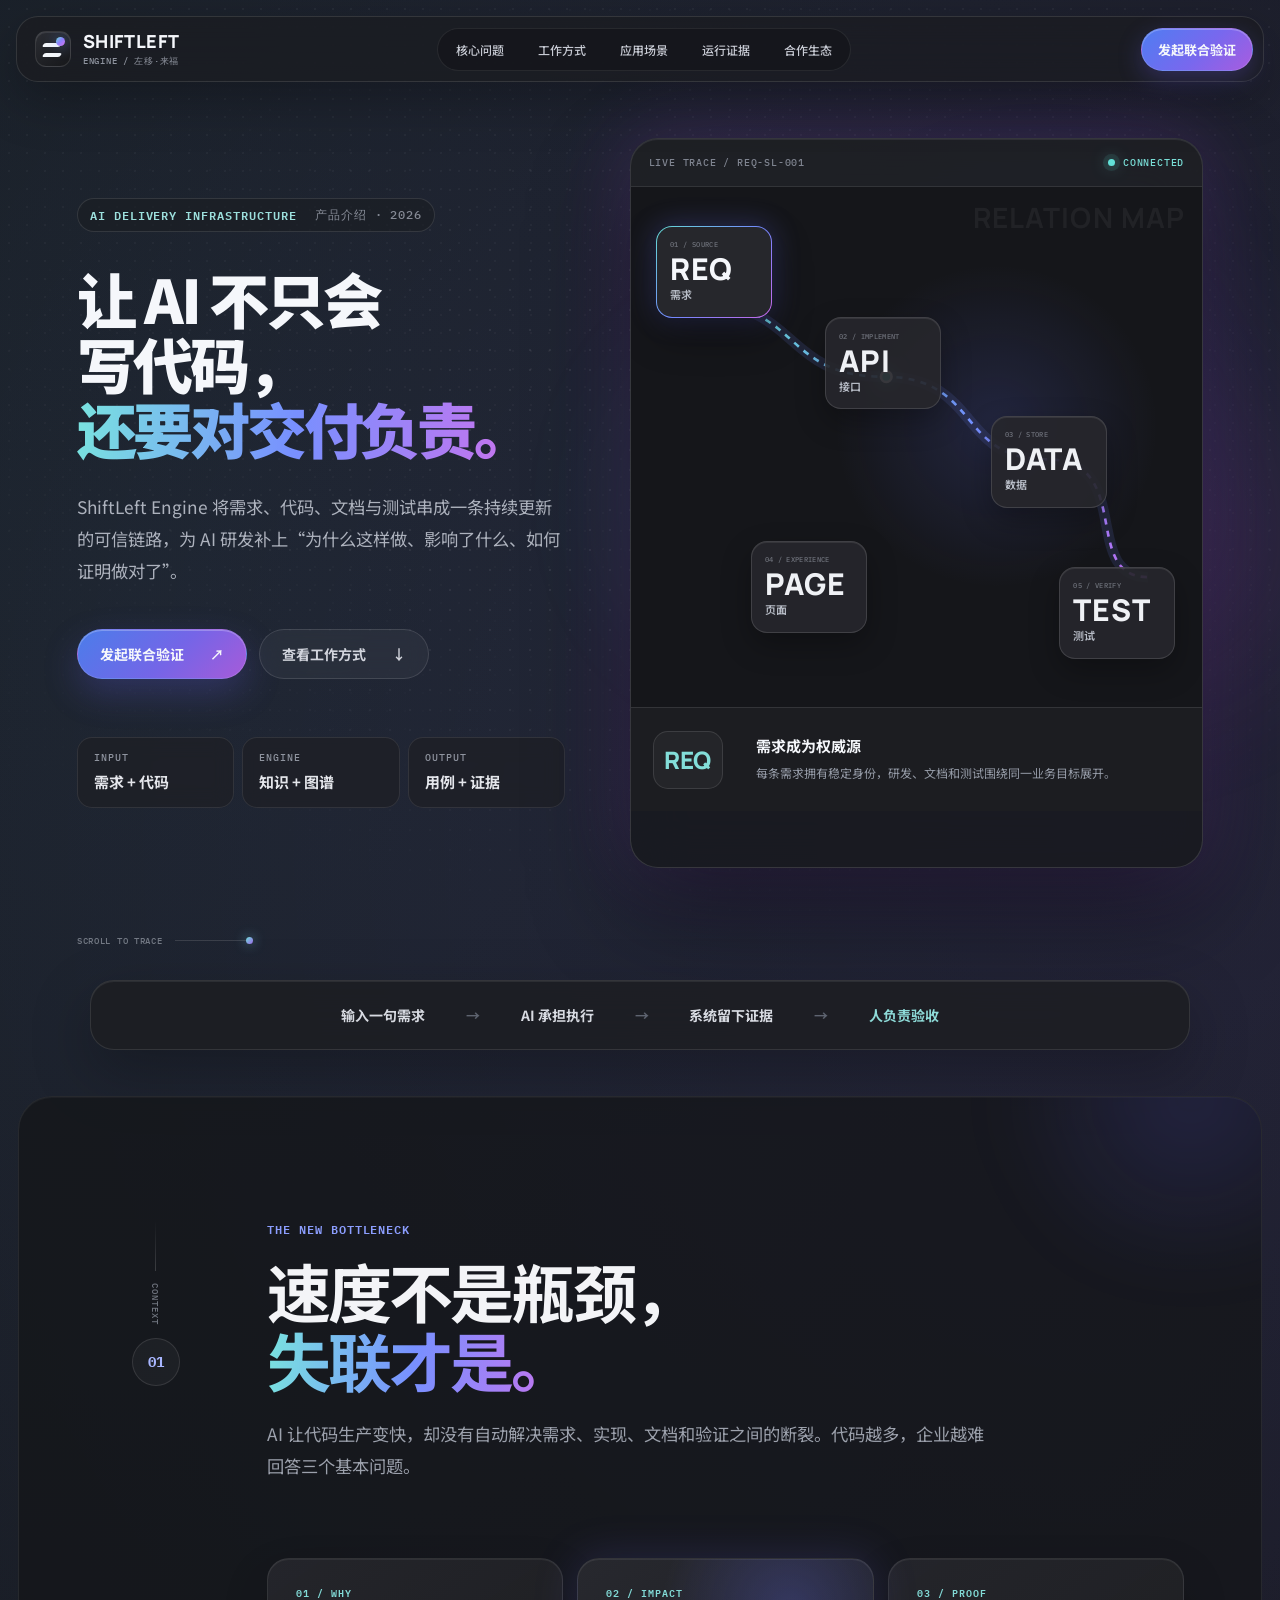
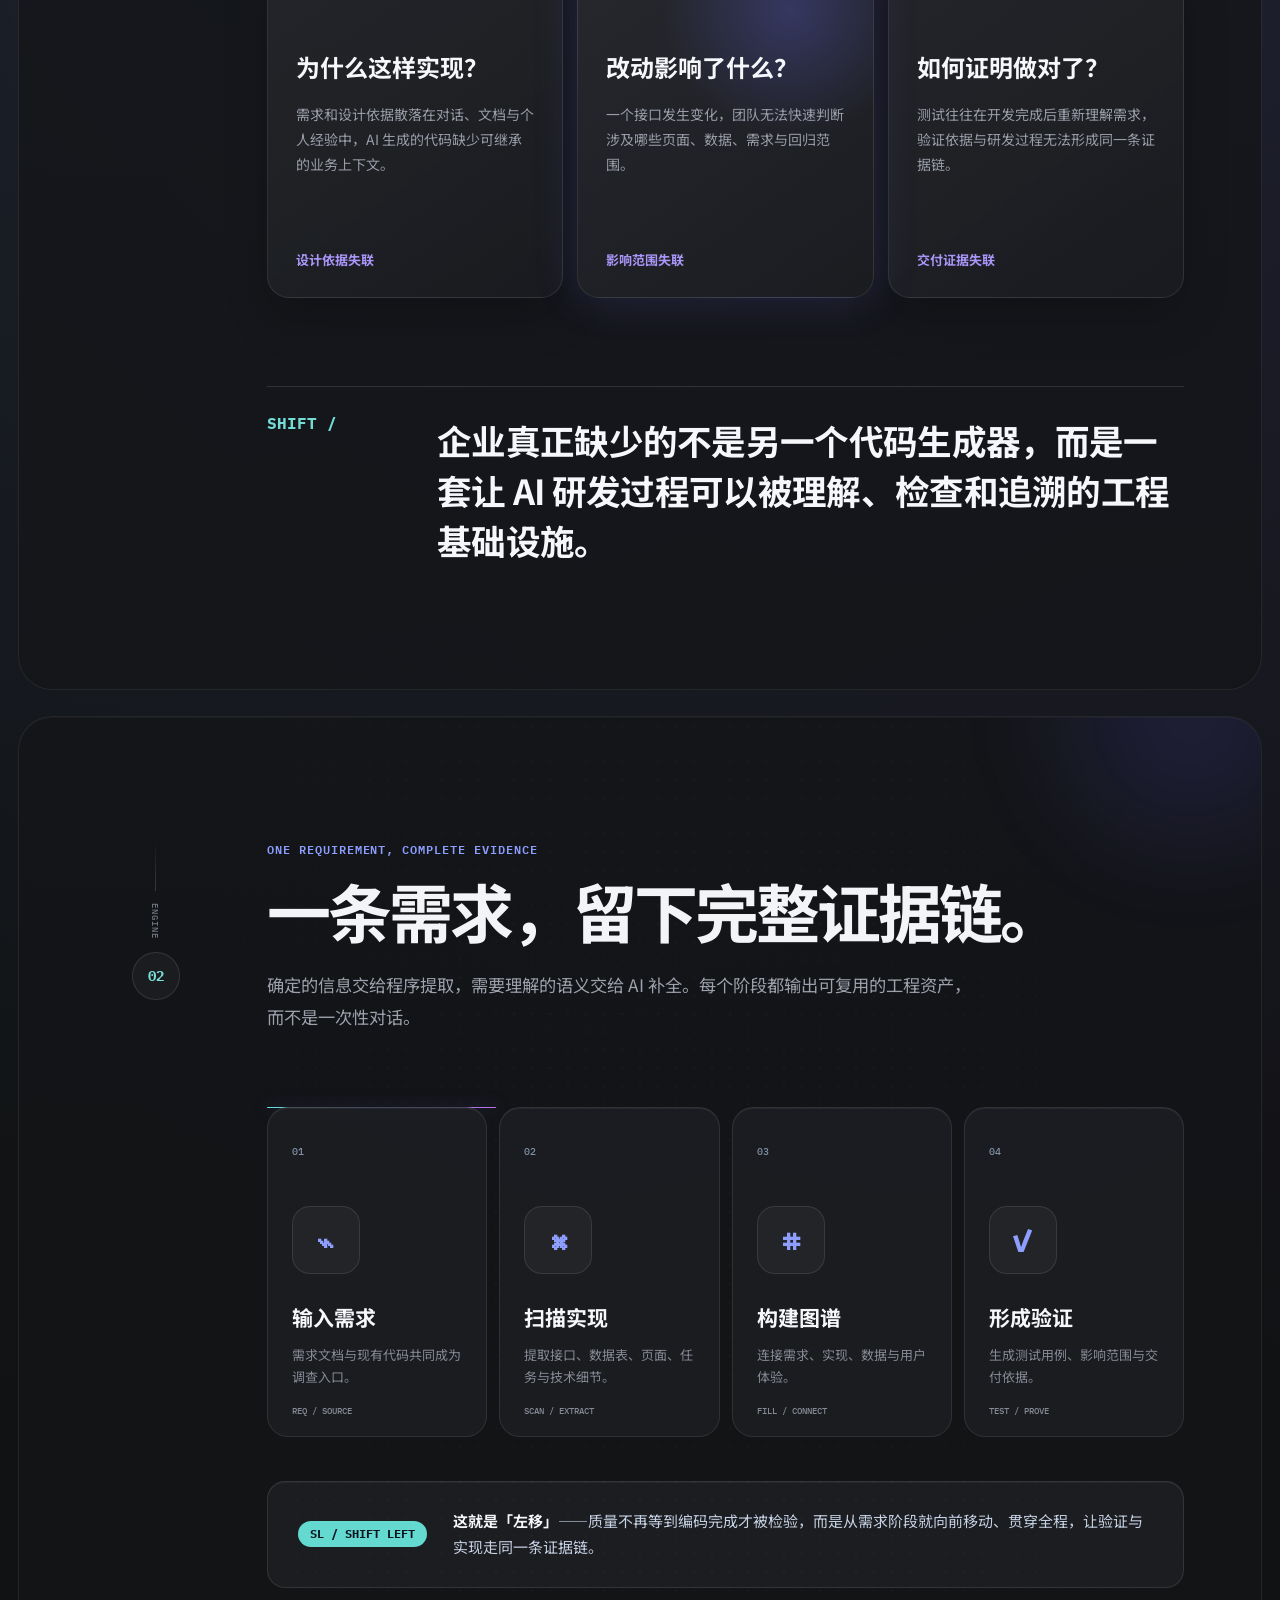
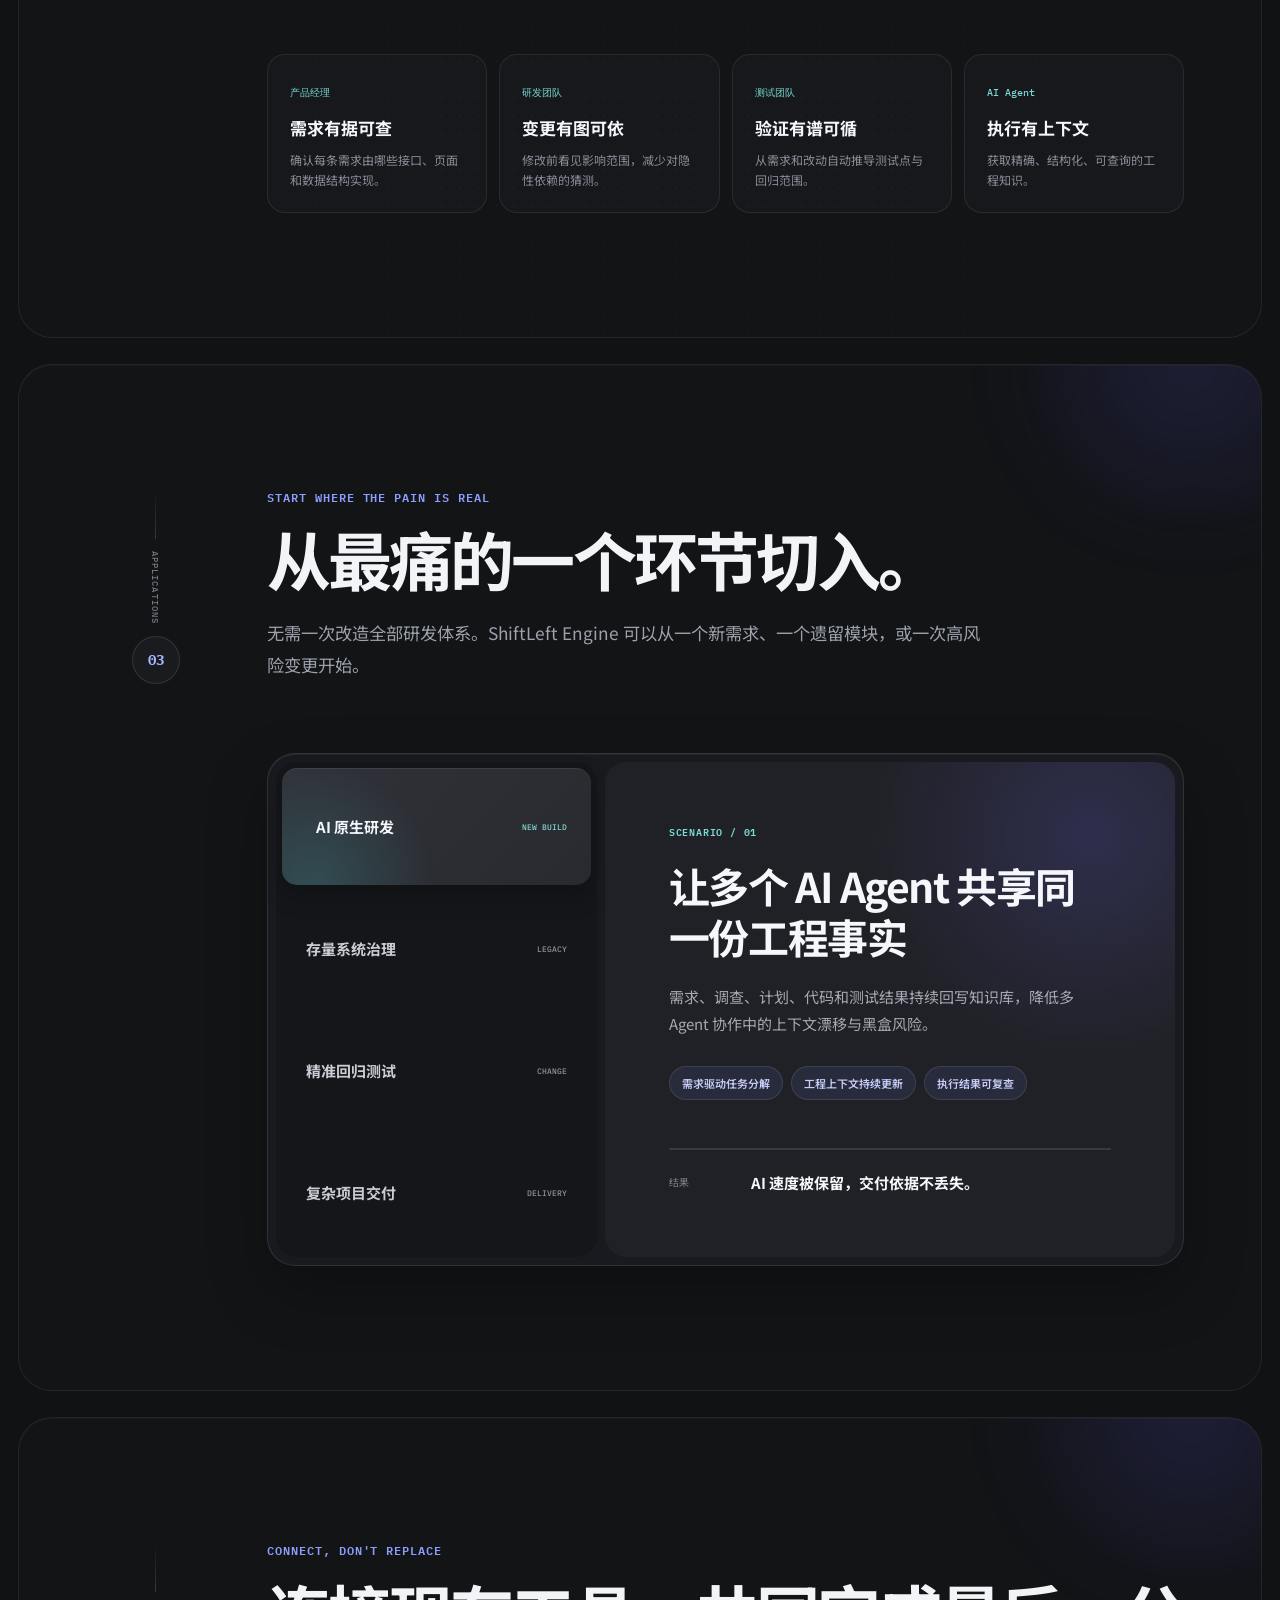
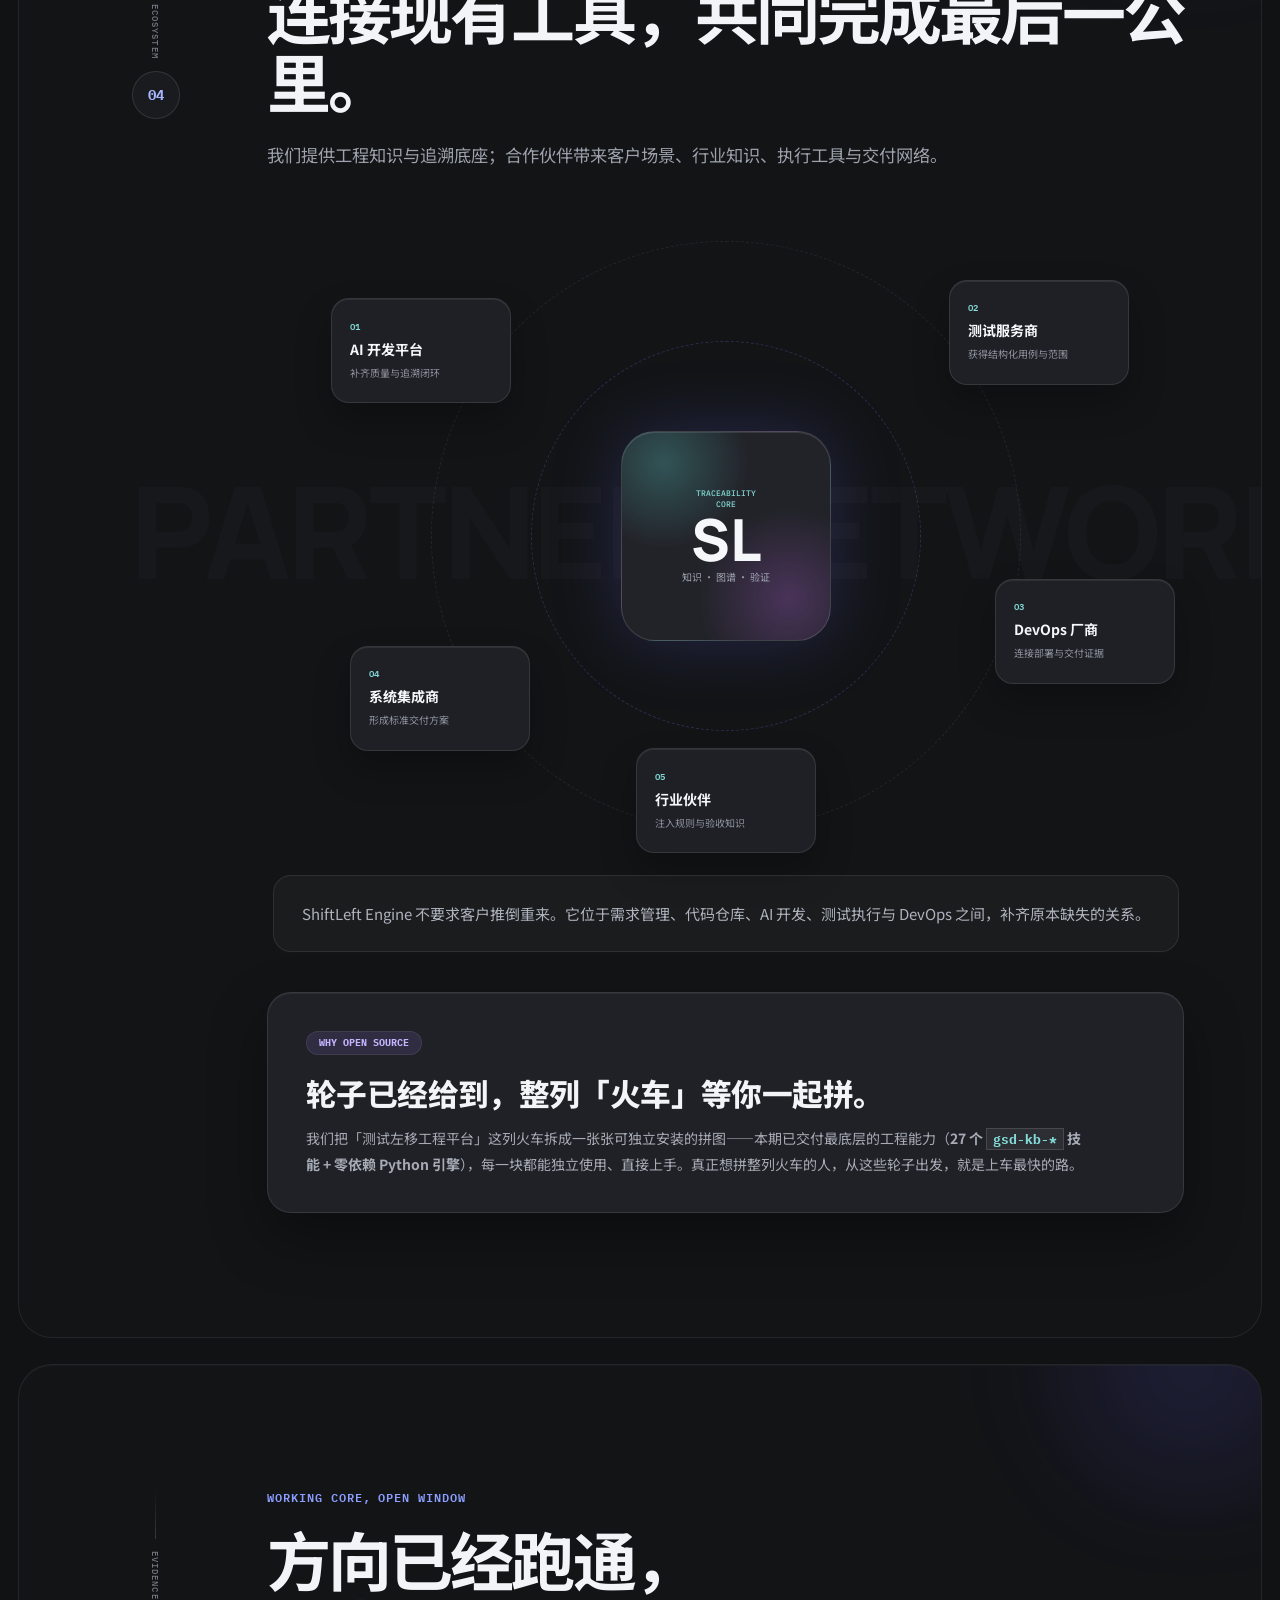
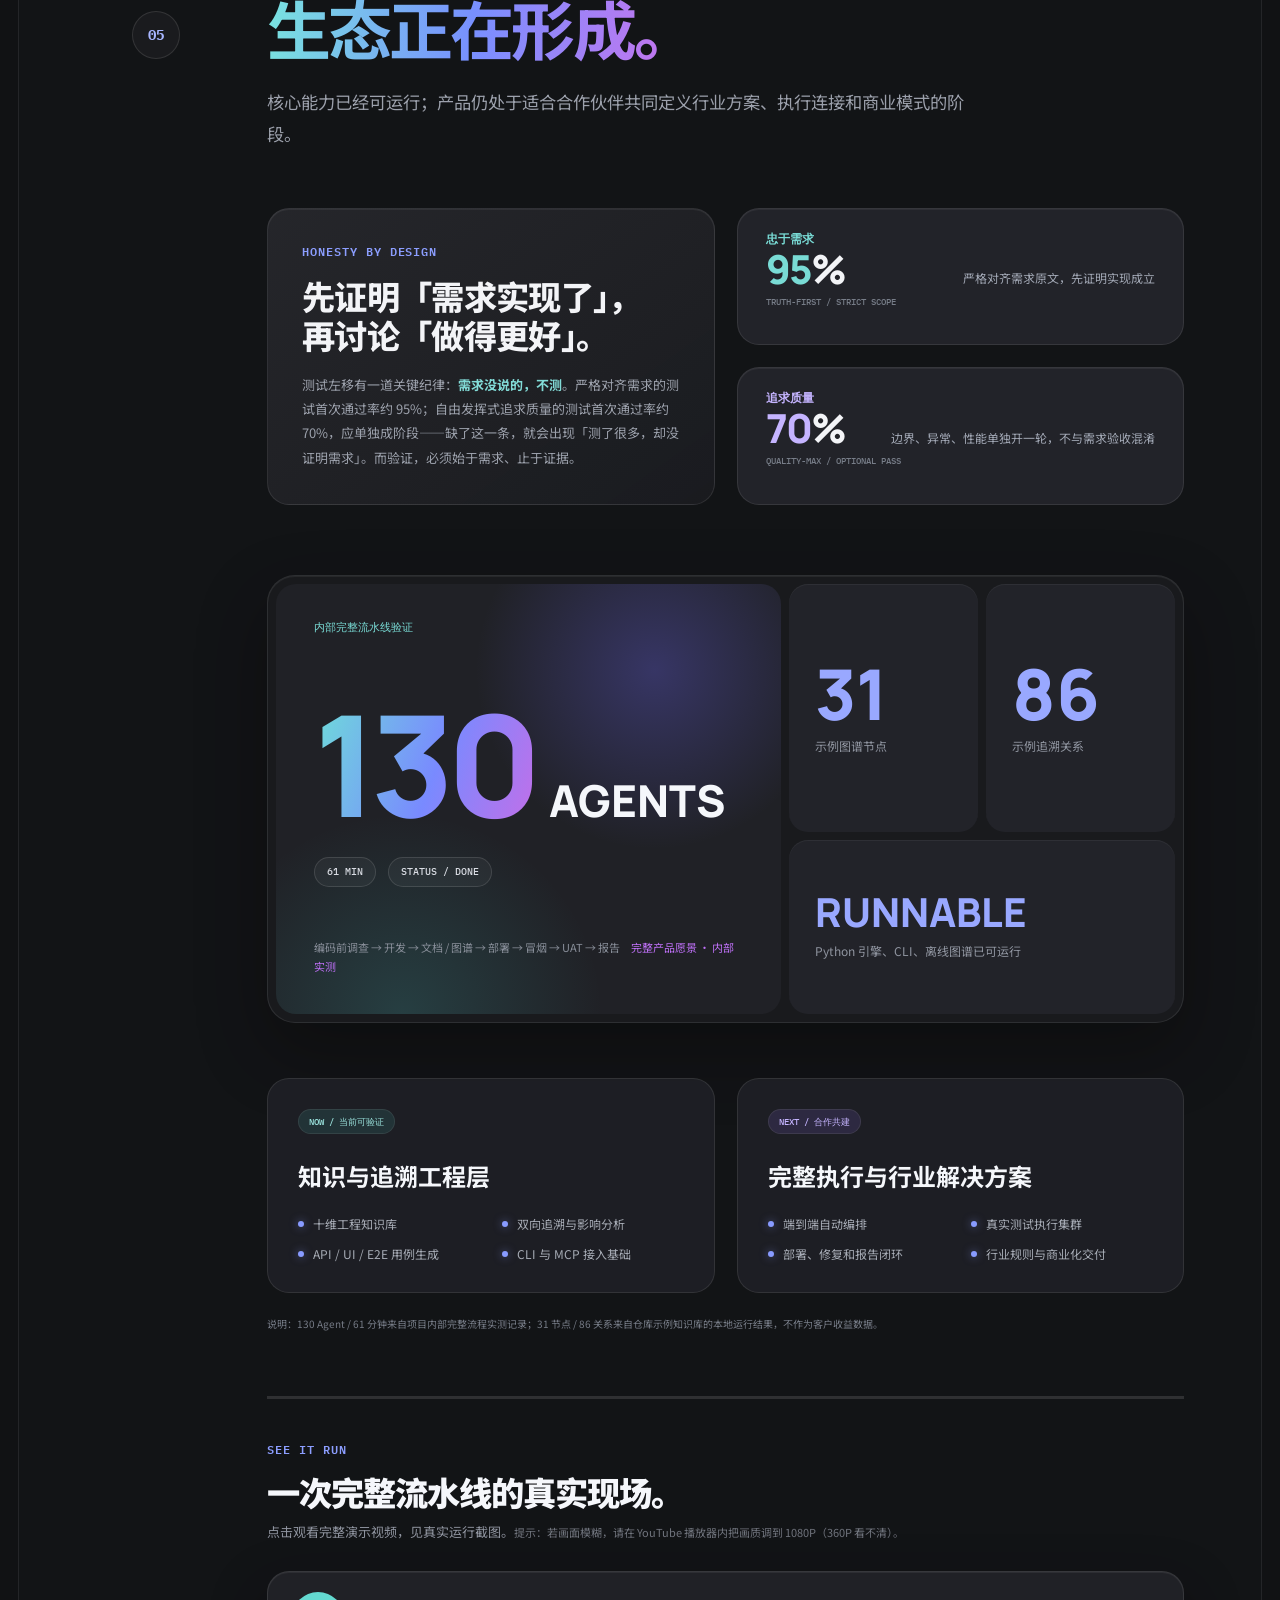
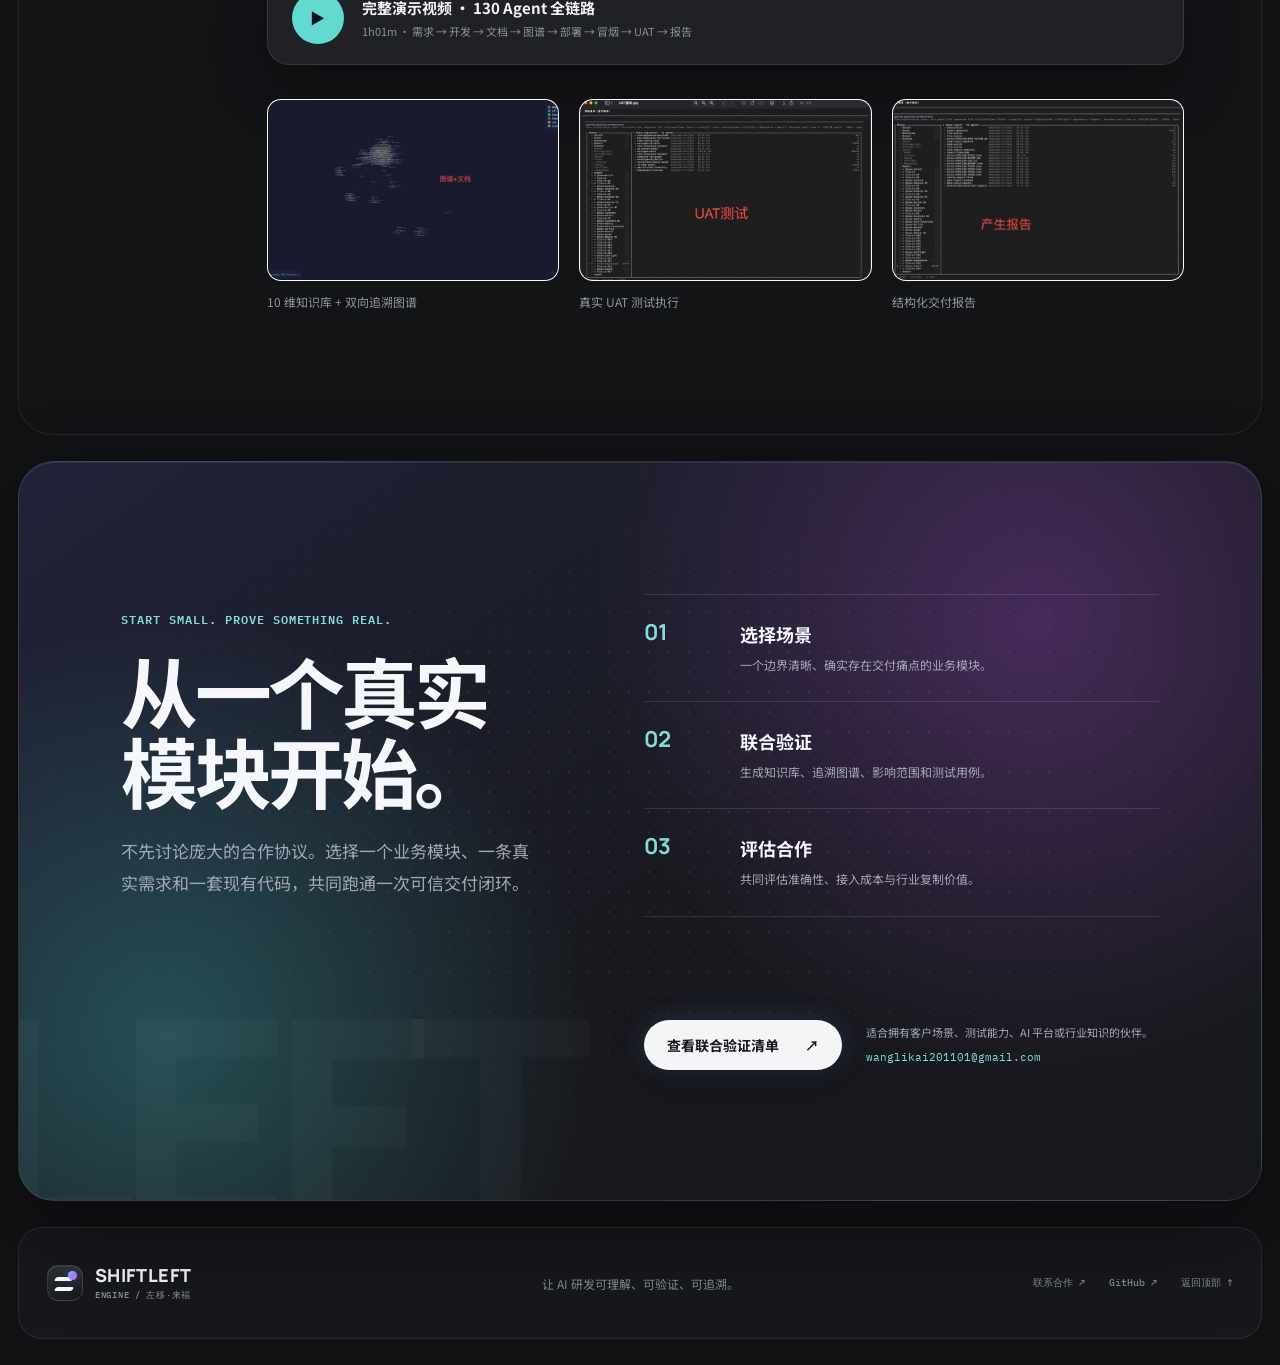
==== commit 2e2977cc: "style: 新块对齐 stitch 深色主题,修复 var(--ink) 被覆盖导致的白色面板" ====
--- a/index.html
+++ b/index.html
@@ -26,8 +26,8 @@
   <link rel="preconnect" href="https://fonts.googleapis.com">
   <link rel="preconnect" href="https://fonts.gstatic.com" crossorigin>
   <link href="https://fonts.googleapis.com/css2?family=IBM+Plex+Mono:wght@400;500;600&family=Manrope:wght@500;600;700;800&family=Noto+Sans+SC:wght@400;500;600;700;800;900&display=swap" rel="stylesheet">
-  <link rel="stylesheet" href="styles.css">
-  <link rel="stylesheet" href="stitch-theme.css">
+  <link rel="stylesheet" href="styles.css?v=3">
+  <link rel="stylesheet" href="stitch-theme.css?v=3">
 </head>
 <body>
   <a class="skip-link" href="#main">跳到主要内容</a>
--- a/styles.css
+++ b/styles.css
@@ -1146,7 +1146,8 @@
 
 .section-proof {
   max-width: none;
-  background: #dfe9f4;
+  color: var(--white);
+  background: var(--ink);
 }
 
 .evidence-board {
@@ -1155,9 +1156,9 @@
   grid-template-columns: 1.6fr 0.6fr 0.6fr;
   grid-template-rows: 1fr 0.7fr;
   margin-top: 70px;
-  border: 1px solid var(--ink);
-  background: var(--white);
-  box-shadow: 14px 14px 0 var(--blue);
+  border: 1px solid rgba(255, 255, 255, 0.25);
+  background: #16233f;
+  box-shadow: 14px 14px 0 var(--signal);
 }
 
 .evidence-main {
@@ -1217,12 +1218,12 @@
   flex-direction: column;
   justify-content: center;
   padding: 26px;
-  border-left: 1px solid var(--ink);
-  border-bottom: 1px solid var(--ink);
+  border-left: 1px solid rgba(255, 255, 255, 0.2);
+  border-bottom: 1px solid rgba(255, 255, 255, 0.2);
 }
 
 .evidence-cell span {
-  color: var(--blue-dark);
+  color: var(--mint);
   font: 800 70px/0.9 var(--display);
 }
 
@@ -1252,8 +1253,8 @@
 
 .scope-grid article {
   padding: 30px;
-  border: 1px solid var(--ink);
-  background: rgba(255, 255, 255, 0.58);
+  border: 1px solid rgba(255, 255, 255, 0.2);
+  background: #16233f;
 }
 
 .scope-tag {
@@ -1547,14 +1548,17 @@
   gap: 26px;
   margin-top: 44px;
   padding: 26px 30px;
-  border: 1px solid rgba(255, 255, 255, 0.25);
-  background: rgba(255, 255, 255, 0.05);
+  border: 1px solid rgba(255, 255, 255, 0.1);
+  border-radius: 18px;
+  background: rgba(255, 255, 255, 0.045);
+  box-shadow: inset 0 1px 0 rgba(255, 255, 255, 0.045);
 }
 
 .shift-strip-tag {
   flex: 0 0 auto;
-  padding: 8px 12px;
-  color: var(--ink);
+  padding: 7px 12px;
+  border-radius: 999px;
+  color: #0c1420;
   background: var(--mint);
   font: 700 12px/1 var(--mono);
 }
@@ -1581,8 +1585,11 @@
 
 .honesty-copy {
   padding: 34px;
+  border: 1px solid rgba(255, 255, 255, 0.09);
+  border-radius: 22px;
   color: var(--white);
-  background: var(--ink);
+  background: linear-gradient(145deg, rgba(40, 41, 46, 0.9), rgba(27, 28, 32, 0.95));
+  box-shadow: inset 0 1px 0 rgba(255, 255, 255, 0.06);
 }
 
 .honesty-copy h3 {
@@ -1591,17 +1598,18 @@
   line-height: 1.2;
   letter-spacing: -0.02em;
   font-weight: 800;
+  color: #f3f4f7;
 }
 
 .honesty-copy > p:last-child {
   margin-top: 18px;
-  color: #b8c5d8;
+  color: #9ca1ac;
   font-size: 13px;
   line-height: 1.85;
 }
 
 .honesty-copy > p:last-child b {
-  color: var(--mint);
+  color: #82dbd7;
 }
 
 .honesty-cards {
@@ -1615,60 +1623,63 @@
   gap: 4px 18px;
   align-content: start;
   padding: 24px 28px;
-  border: 1px solid var(--ink);
-  background: var(--white);
+  border: 1px solid rgba(255, 255, 255, 0.09);
+  border-radius: 22px;
+  color: var(--white);
+  background: #222329;
+  box-shadow: inset 0 1px 0 rgba(255, 255, 255, 0.055);
 }
 
 .honesty-card-dark {
   color: var(--white);
-  background: var(--ink);
+  background: #222329;
 }
 
 .honesty-card span {
   grid-column: 1 / span 2;
-  color: var(--blue-dark);
+  color: #79dbd5;
   font: 700 12px/1 var(--mono);
 }
 
 .honesty-card-dark span {
-  color: var(--signal);
+  color: #c5b4ff;
 }
 
 .honesty-card > b {
-  color: var(--ink);
+  color: #f3f4f7;
   font: 800 40px/1 var(--display);
   letter-spacing: -0.04em;
 }
 
 .honesty-card > b em {
   font-style: normal;
-  color: var(--blue);
+  color: #79dbd5;
 }
 
 .honesty-card-dark > b {
-  color: var(--white);
+  color: #f3f4f7;
 }
 
 .honesty-card-dark > b em {
-  color: var(--signal);
+  color: #c5b4ff;
 }
 
 .honesty-card p {
   align-self: end;
   margin: 0;
-  color: var(--muted);
+  color: #a2a8b5;
   font-size: 12px;
   line-height: 1.7;
 }
 
 .honesty-card-dark p {
-  color: #b8c5d8;
+  color: #a2a8b5;
 }
 
 .honesty-card small {
   grid-column: 1 / span 2;
   padding-top: 4px;
-  color: #9aa7bb;
+  color: #777d88;
   font: 500 9px/1 var(--mono);
 }
 
@@ -1677,16 +1688,20 @@
   grid-column: 2;
   margin-top: 40px;
   padding: 34px 38px;
-  border: 1px solid var(--ink);
-  background: var(--white);
-  box-shadow: 10px 10px 0 var(--signal-soft);
+  border: 1px solid rgba(255, 255, 255, 0.1);
+  border-radius: 24px;
+  color: var(--white);
+  background: #202126;
+  box-shadow: inset 0 1px 0 rgba(255, 255, 255, 0.06), 0 24px 55px rgba(0, 0, 0, 0.35);
 }
 
 .puzzle-tag {
   display: inline-block;
-  padding: 6px 10px;
-  color: var(--white);
-  background: var(--signal);
+  padding: 6px 12px;
+  border: 1px solid rgba(255, 255, 255, 0.08);
+  border-radius: 999px;
+  color: #c5b4ff;
+  background: rgba(150, 111, 239, 0.14);
   font: 700 10px/1 var(--mono);
 }
 
@@ -1697,20 +1712,22 @@
   line-height: 1.2;
   letter-spacing: -0.02em;
   font-weight: 800;
+  color: #f3f4f7;
 }
 
 .puzzle-note p {
   max-width: 780px;
   margin-top: 14px;
-  color: var(--ink-soft);
+  color: #a6abb5;
   font-size: 14px;
   line-height: 1.85;
 }
 
 .puzzle-note code {
   padding: 2px 6px;
-  background: var(--paper);
-  border: 1px solid var(--line);
+  background: rgba(255, 255, 255, 0.06);
+  border: 1px solid rgba(255, 255, 255, 0.12);
+  color: #82dbd7;
   font-family: var(--mono);
   font-size: 0.9em;
 }
@@ -1726,7 +1743,7 @@
   grid-column: 2;
   margin-top: 64px;
   padding-top: 42px;
-  border-top: 3px solid var(--ink);
+  border-top: 3px solid rgba(255, 255, 255, 0.12);
 }
 
 .proof-media-head h3 {
@@ -1756,16 +1773,17 @@
   gap: 18px;
   margin-top: 30px;
   padding: 20px 24px;
-  border: 1px solid var(--ink);
+  border: 1px solid rgba(255, 255, 255, 0.1);
+  border-radius: 22px;
   color: var(--white);
-  background: var(--ink);
-  box-shadow: 10px 10px 0 var(--signal);
+  background: #202126;
+  box-shadow: inset 0 1px 0 rgba(255, 255, 255, 0.06), 0 24px 55px rgba(0, 0, 0, 0.35);
   transition: transform 180ms ease, box-shadow 180ms ease;
 }
 
 .proof-video:hover {
   transform: translateY(-3px);
-  box-shadow: 13px 13px 0 var(--signal);
+  box-shadow: inset 0 1px 0 rgba(255, 255, 255, 0.06), 0 30px 65px rgba(0, 0, 0, 0.42);
 }
 
 .proof-play {
@@ -1775,7 +1793,7 @@
   display: grid;
   place-items: center;
   border-radius: 50%;
-  color: var(--ink);
+  color: #0c1420;
   background: var(--mint);
   font-size: 15px;
 }
@@ -1783,12 +1801,13 @@
 .proof-video b {
   display: block;
   font-size: 15px;
+  color: #f3f4f7;
 }
 
 .proof-video small {
   display: block;
   margin-top: 5px;
-  color: #8fa0b8;
+  color: #888e99;
   font-size: 11px;
 }
 
@@ -1808,14 +1827,16 @@
   aspect-ratio: 16 / 10;
   object-fit: cover;
   display: block;
-  border: 1px solid var(--ink);
+  border: 1px solid rgba(255, 255, 255, 0.14);
+  border-radius: 14px;
   background: var(--white);
+  box-shadow: inset 0 1px 0 rgba(255, 255, 255, 0.05);
   transition: transform 200ms ease, box-shadow 200ms ease;
 }
 
 .proof-thumbs figure:hover img {
   transform: translateY(-3px);
-  box-shadow: 8px 8px 0 var(--blue);
+  box-shadow: 0 0 0 2px rgba(130, 219, 216, 0.35), 0 18px 40px rgba(0, 0, 0, 0.4);
 }
 
 .proof-thumbs figcaption {
@@ -2275,7 +2296,7 @@
     grid-template-columns: 1fr 1fr;
     grid-template-rows: auto;
     margin-top: 50px;
-    box-shadow: 7px 7px 0 var(--blue);
+    box-shadow: 7px 7px 0 var(--signal);
   }
 
   .evidence-main {
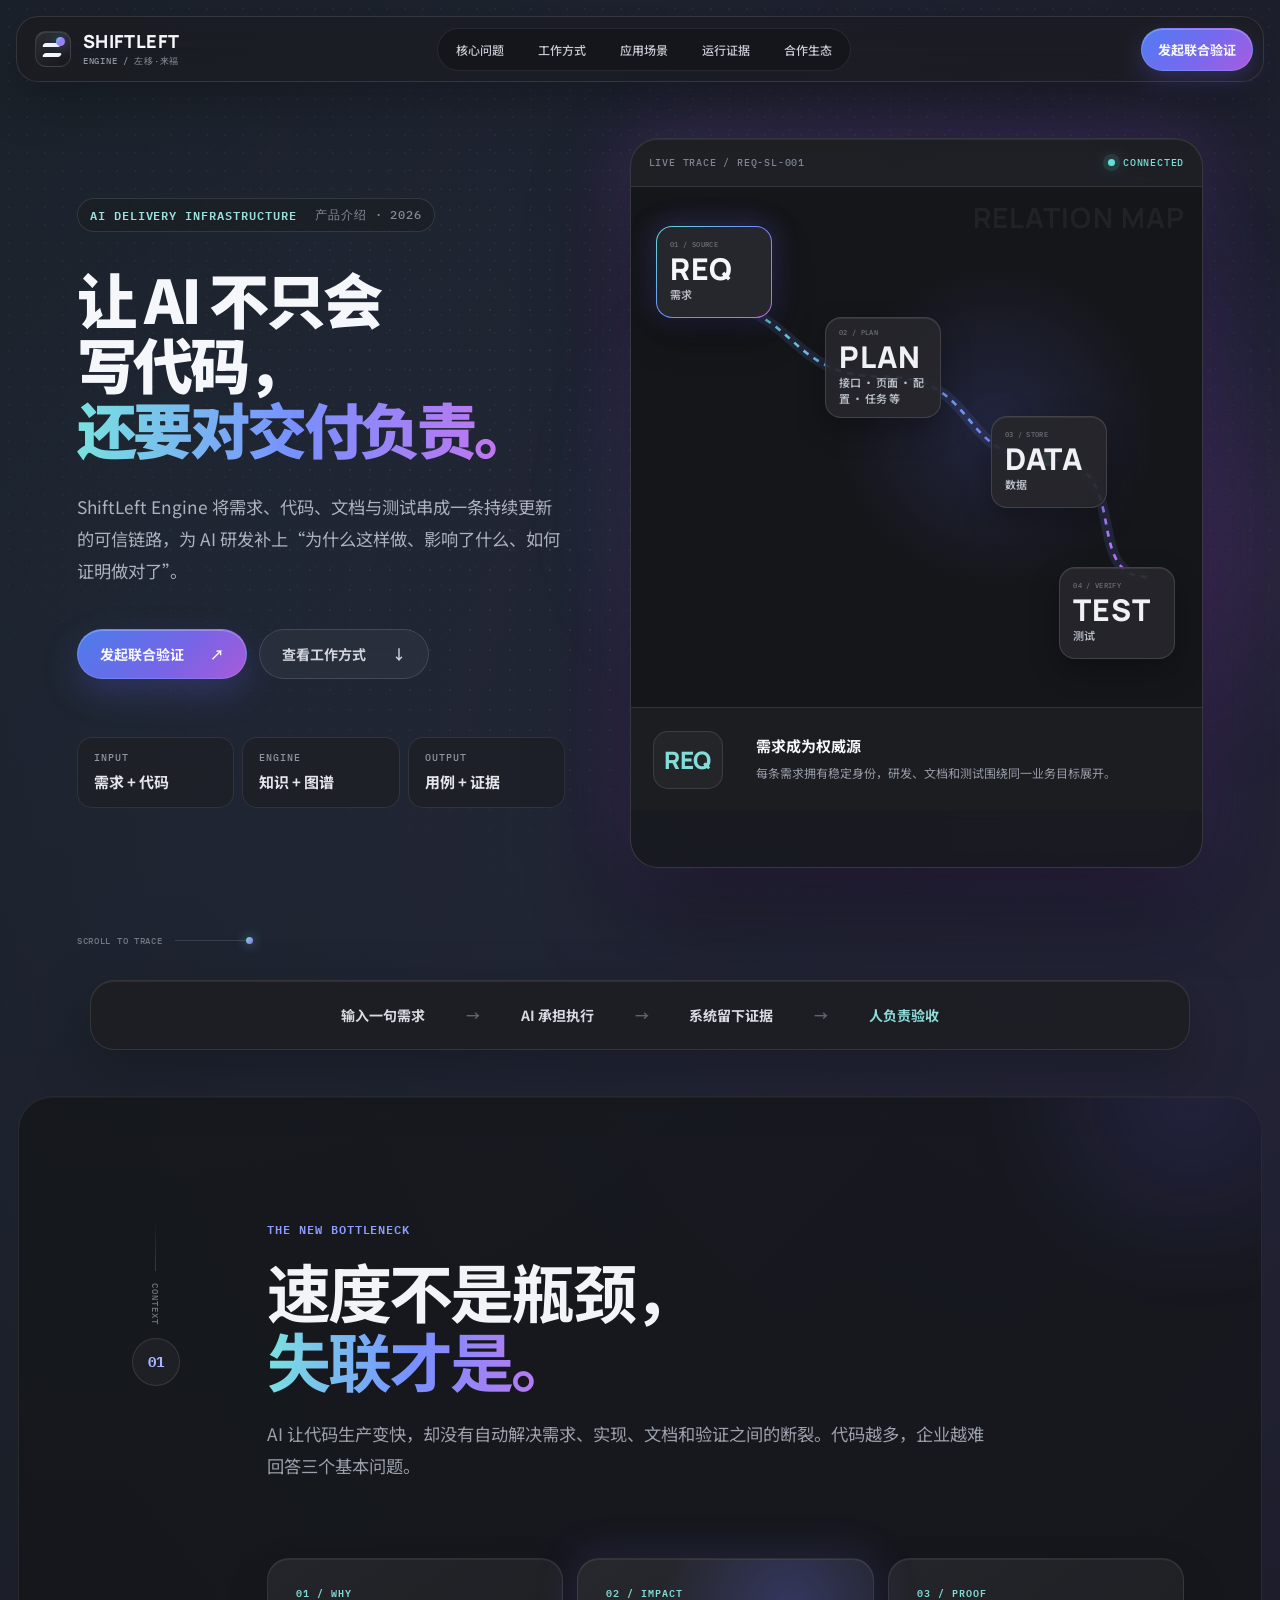
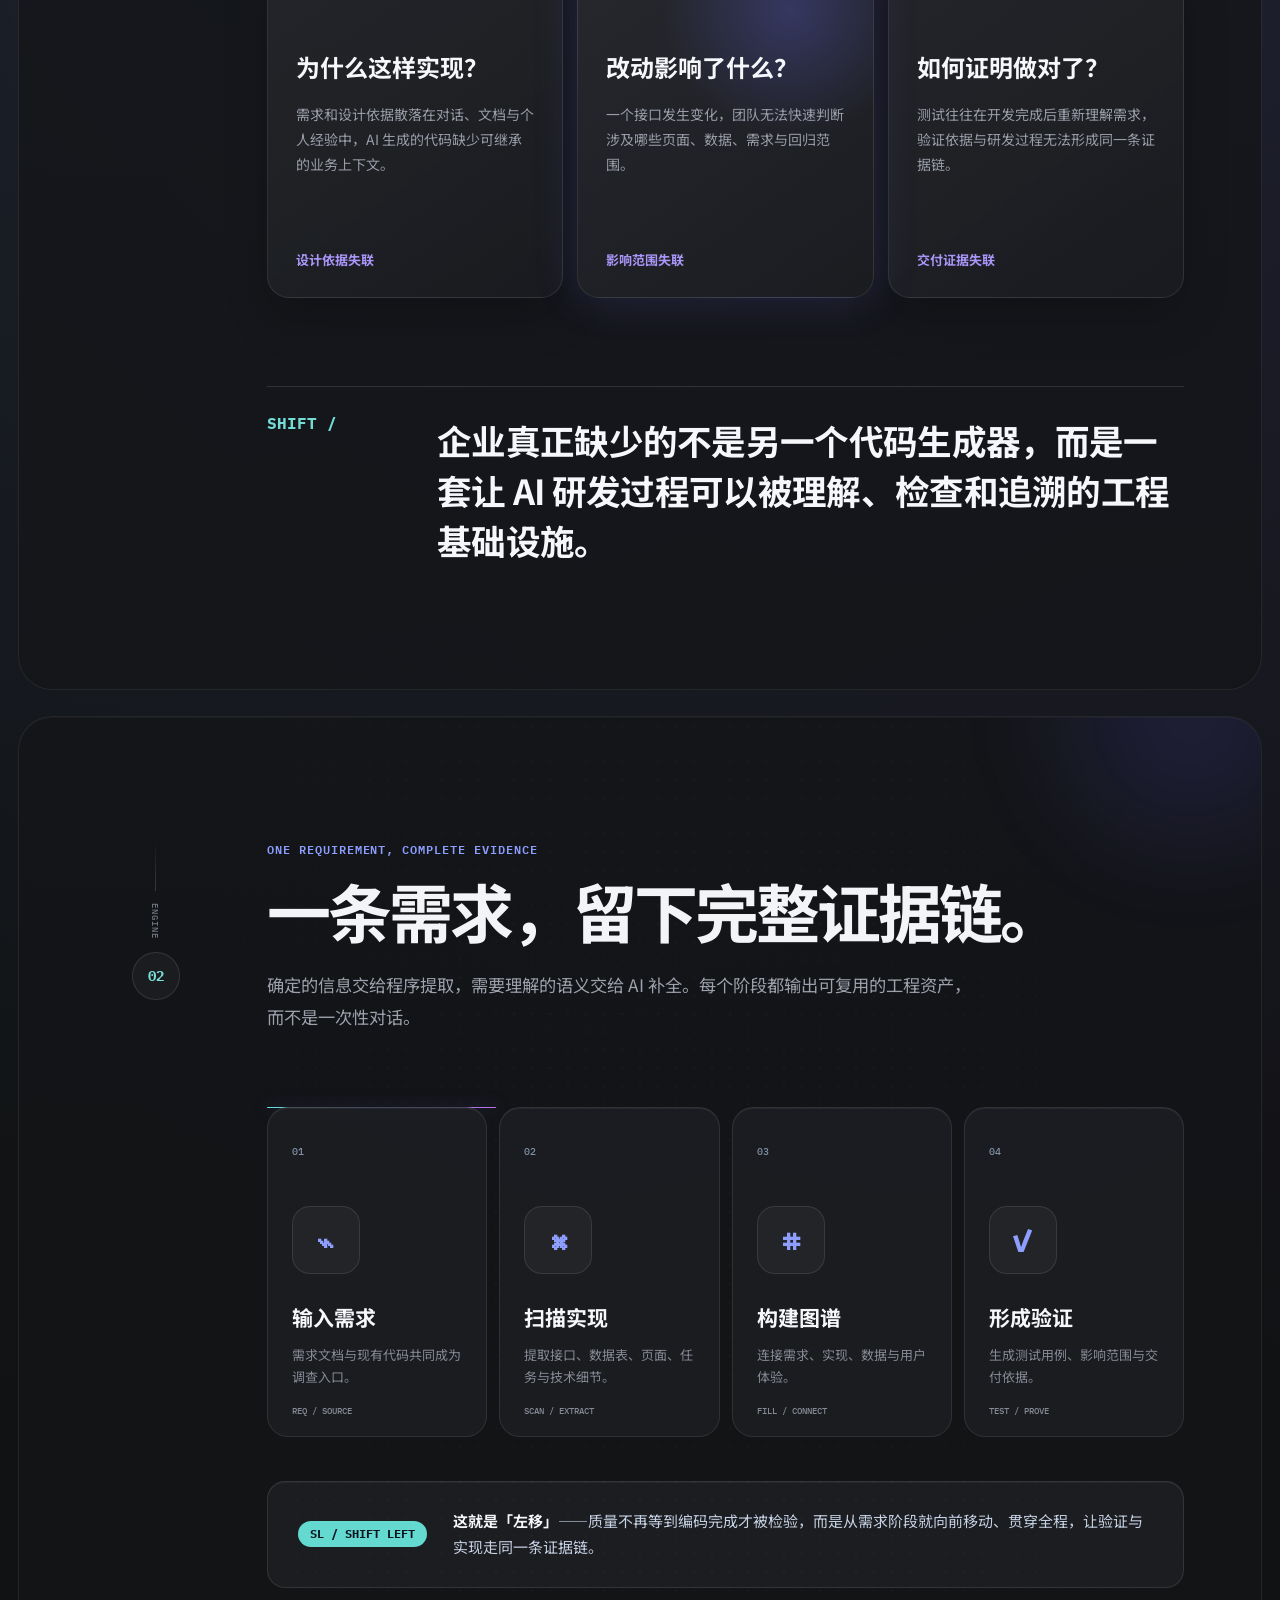
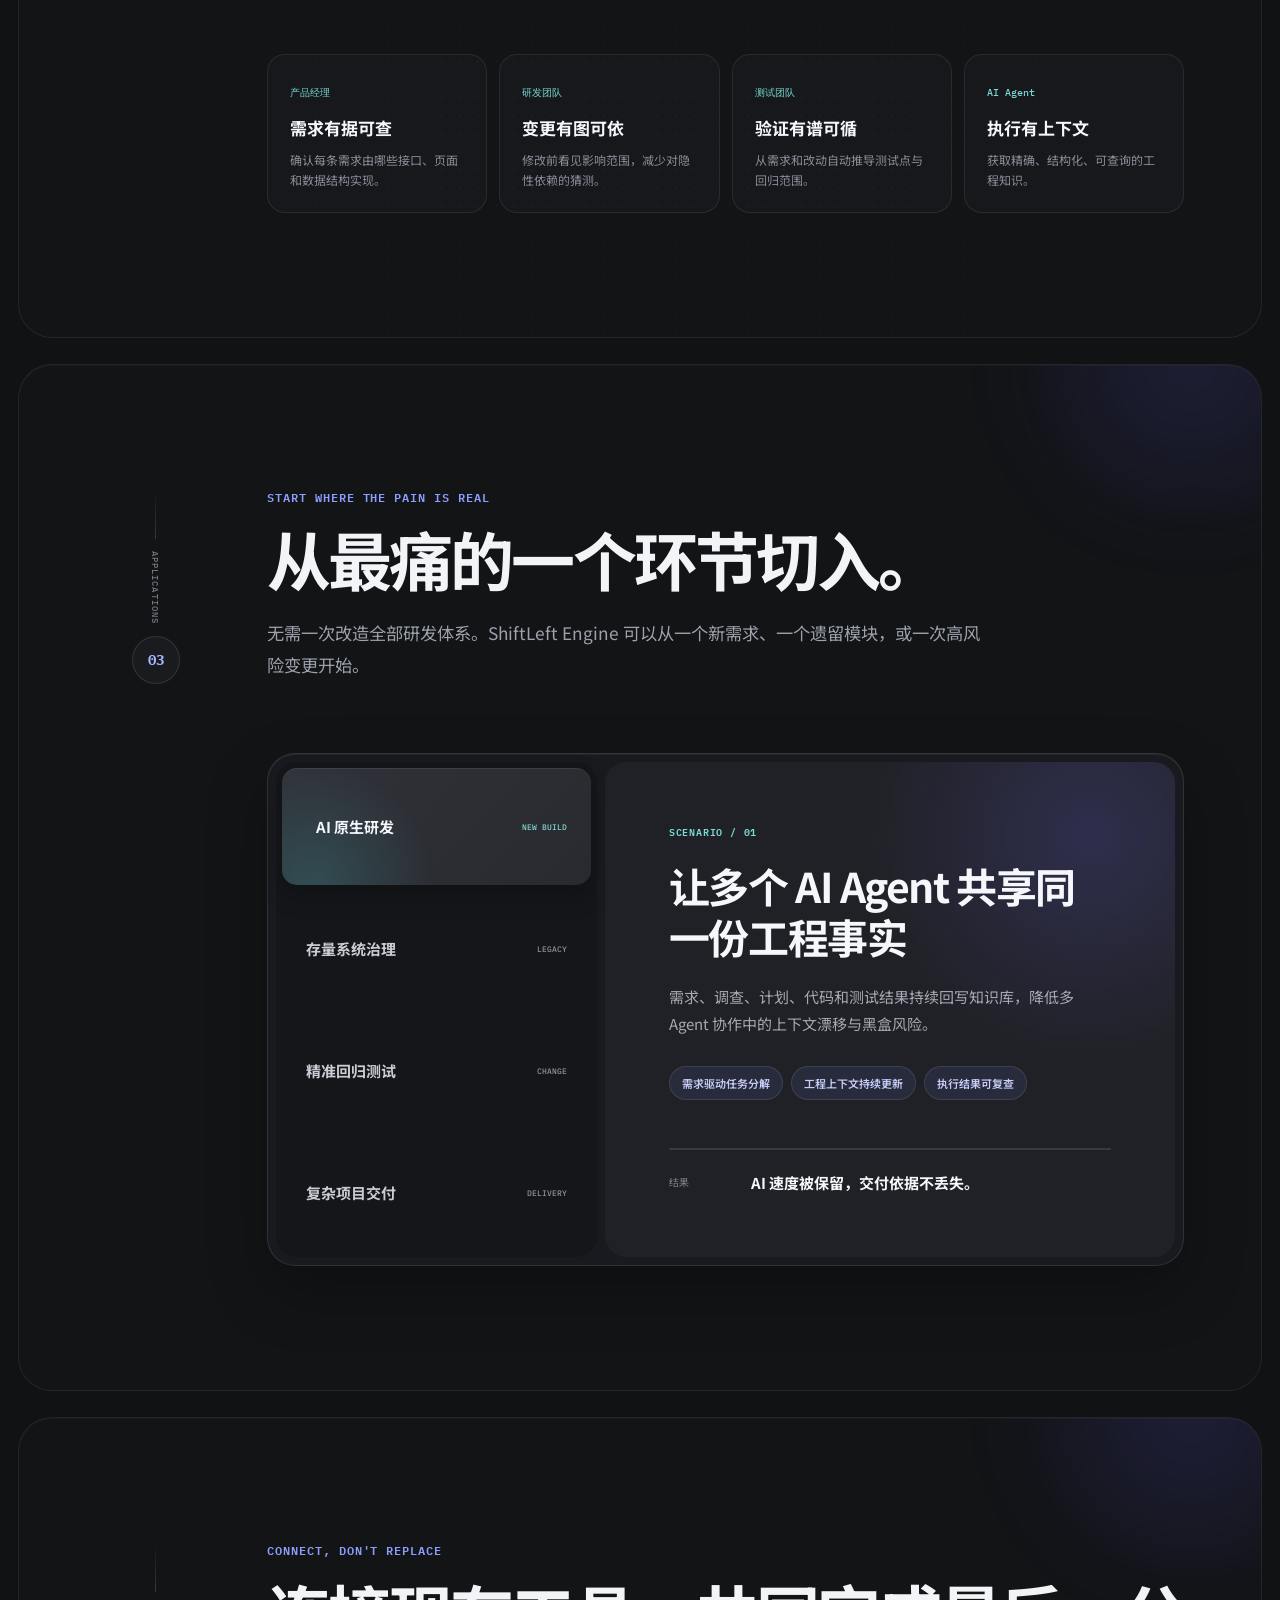
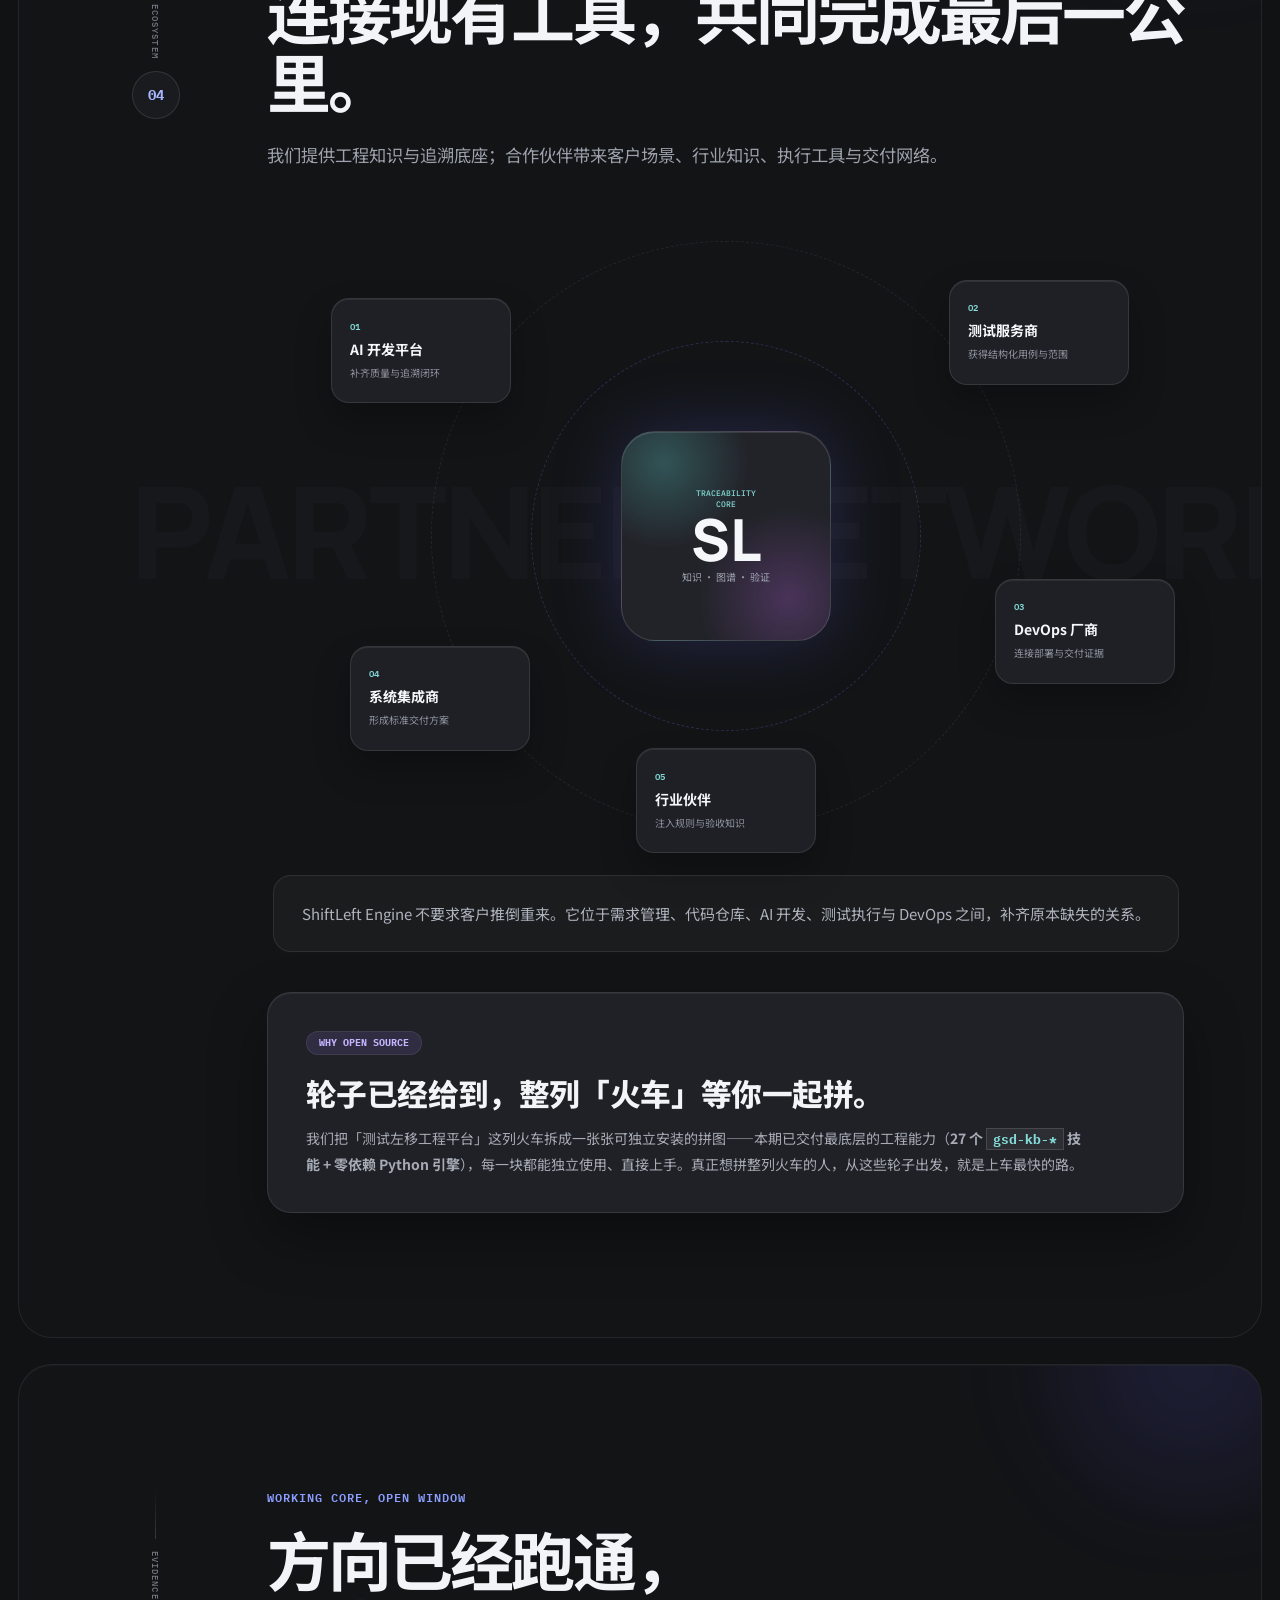
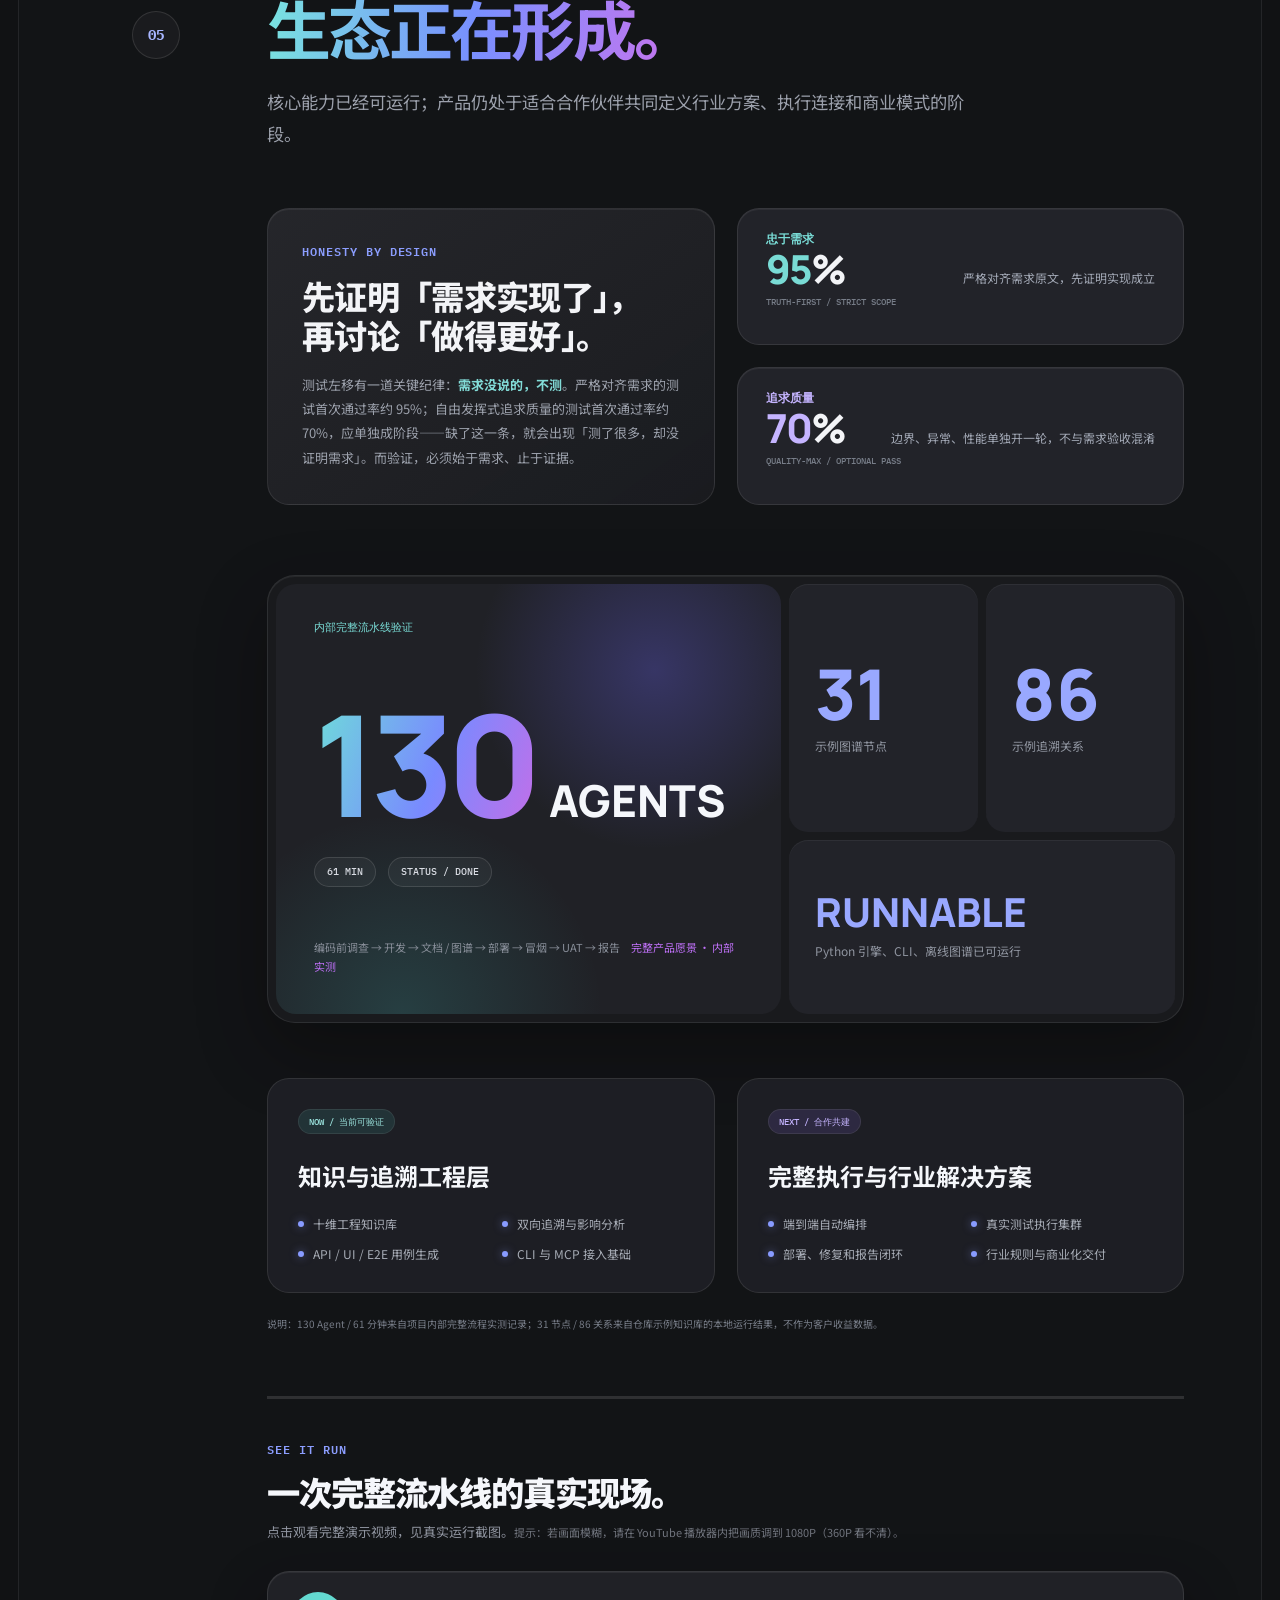
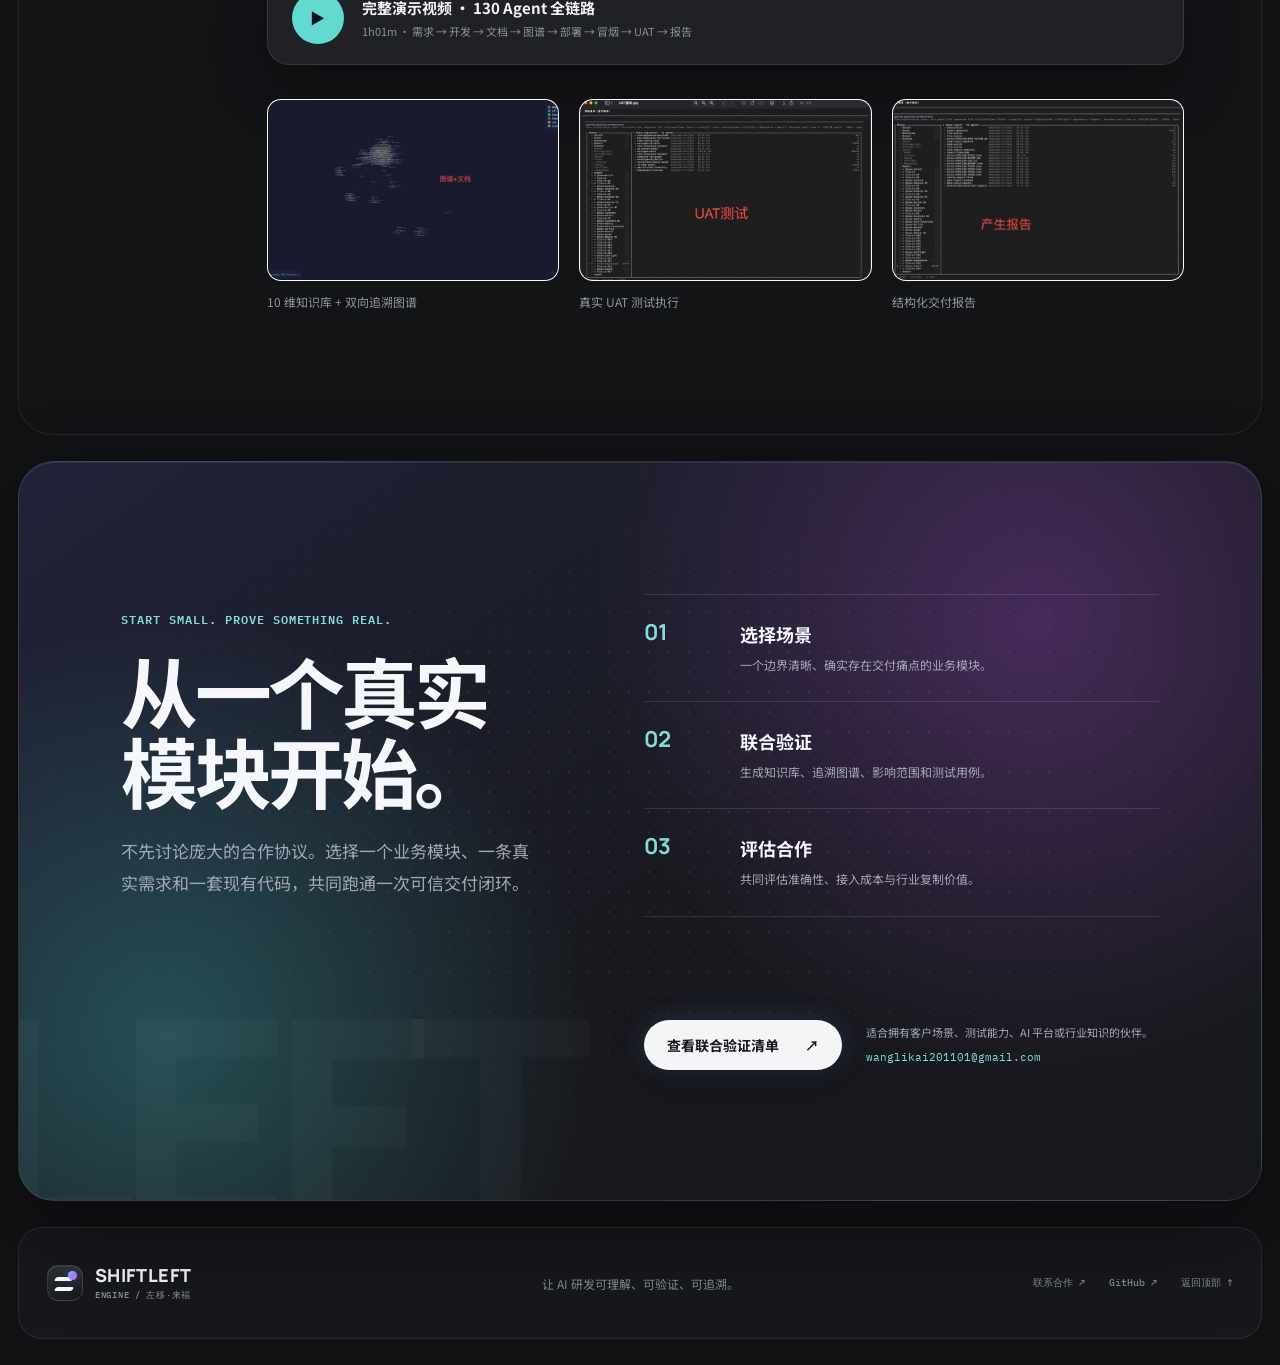
==== commit 46d3e7e0: "style: 追踪链节点对齐产品流程(API→PLAN),删除PAGE节点微调文案; 新块对齐 stitch 深色主题" ====
--- a/index.html
+++ b/index.html
@@ -83,7 +83,7 @@
         </div>
 
         <div class="trace-canvas" data-trace-canvas>
-          <svg class="trace-lines" viewBox="0 0 650 480" role="img" aria-label="需求经过接口、数据、页面连接至测试">
+          <svg class="trace-lines" viewBox="0 0 650 480" role="img" aria-label="需求经过实现计划、数据连接至测试">
             <defs>
               <linearGradient id="trace-gradient" x1="0" y1="0" x2="1" y2="1">
                 <stop offset="0%" stop-color="#63d9d0"></stop>
@@ -101,17 +101,14 @@
           <button class="trace-node node-req is-active" style="--x: 5%; --y: 8%" type="button" data-trace-node data-code="REQ" data-title="需求成为权威源" data-copy="每条需求拥有稳定身份，研发、文档和测试围绕同一业务目标展开。">
             <small>01 / SOURCE</small><strong>REQ</strong><span>需求</span>
           </button>
-          <button class="trace-node node-api" style="--x: 34%; --y: 25%" type="button" data-trace-node data-code="API" data-title="实现关系被识别" data-copy="自动关联需求与接口，记录参数、业务规则以及上下游调用关系。">
-            <small>02 / IMPLEMENT</small><strong>API</strong><span>接口</span>
+          <button class="trace-node node-api" style="--x: 34%; --y: 25%" type="button" data-trace-node data-code="PLAN" data-title="调查产出实现范围" data-copy="代码调查产出 Plan：识别接口、页面、配置、后台任务与权限等维度的范围及依赖关系。">
+            <small>02 / PLAN</small><strong>PLAN</strong><span>接口 · 页面 · 配置 · 任务 等</span>
           </button>
           <button class="trace-node node-data" style="--x: 63%; --y: 44%" type="button" data-trace-node data-code="DATA" data-title="数据读写可追溯" data-copy="从接口追溯到数据库、缓存和消息，定位字段级读写影响。">
             <small>03 / STORE</small><strong>DATA</strong><span>数据</span>
           </button>
-          <button class="trace-node node-page" style="--x: 31%; --y: 68%" type="button" data-trace-node data-code="PAGE" data-title="页面行为被连接" data-copy="记录页面调用的接口与可测试元素，使真实浏览器验证更加稳定。">
-            <small>04 / EXPERIENCE</small><strong>PAGE</strong><span>页面</span>
-          </button>
           <button class="trace-node node-test" style="--x: 75%; --y: 73%" type="button" data-trace-node data-code="TEST" data-title="验证范围自动形成" data-copy="根据需求与变更影响，生成 API、UI、E2E 测试用例和覆盖依据。">
-            <small>05 / VERIFY</small><strong>TEST</strong><span>测试</span>
+            <small>04 / VERIFY</small><strong>TEST</strong><span>测试</span>
           </button>
         </div>
 
--- a/styles.css
+++ b/styles.css
@@ -518,10 +518,6 @@
   font-weight: 600;
 }
 
-.node-page {
-  left: 21% !important;
-}
-
 .trace-readout {
   min-height: 110px;
   display: grid;
@@ -2065,7 +2061,6 @@
 
   .node-api { left: 30% !important; }
   .node-data { left: 62% !important; }
-  .node-page { left: 13% !important; }
   .node-test { left: 69% !important; }
 
   .trace-readout {
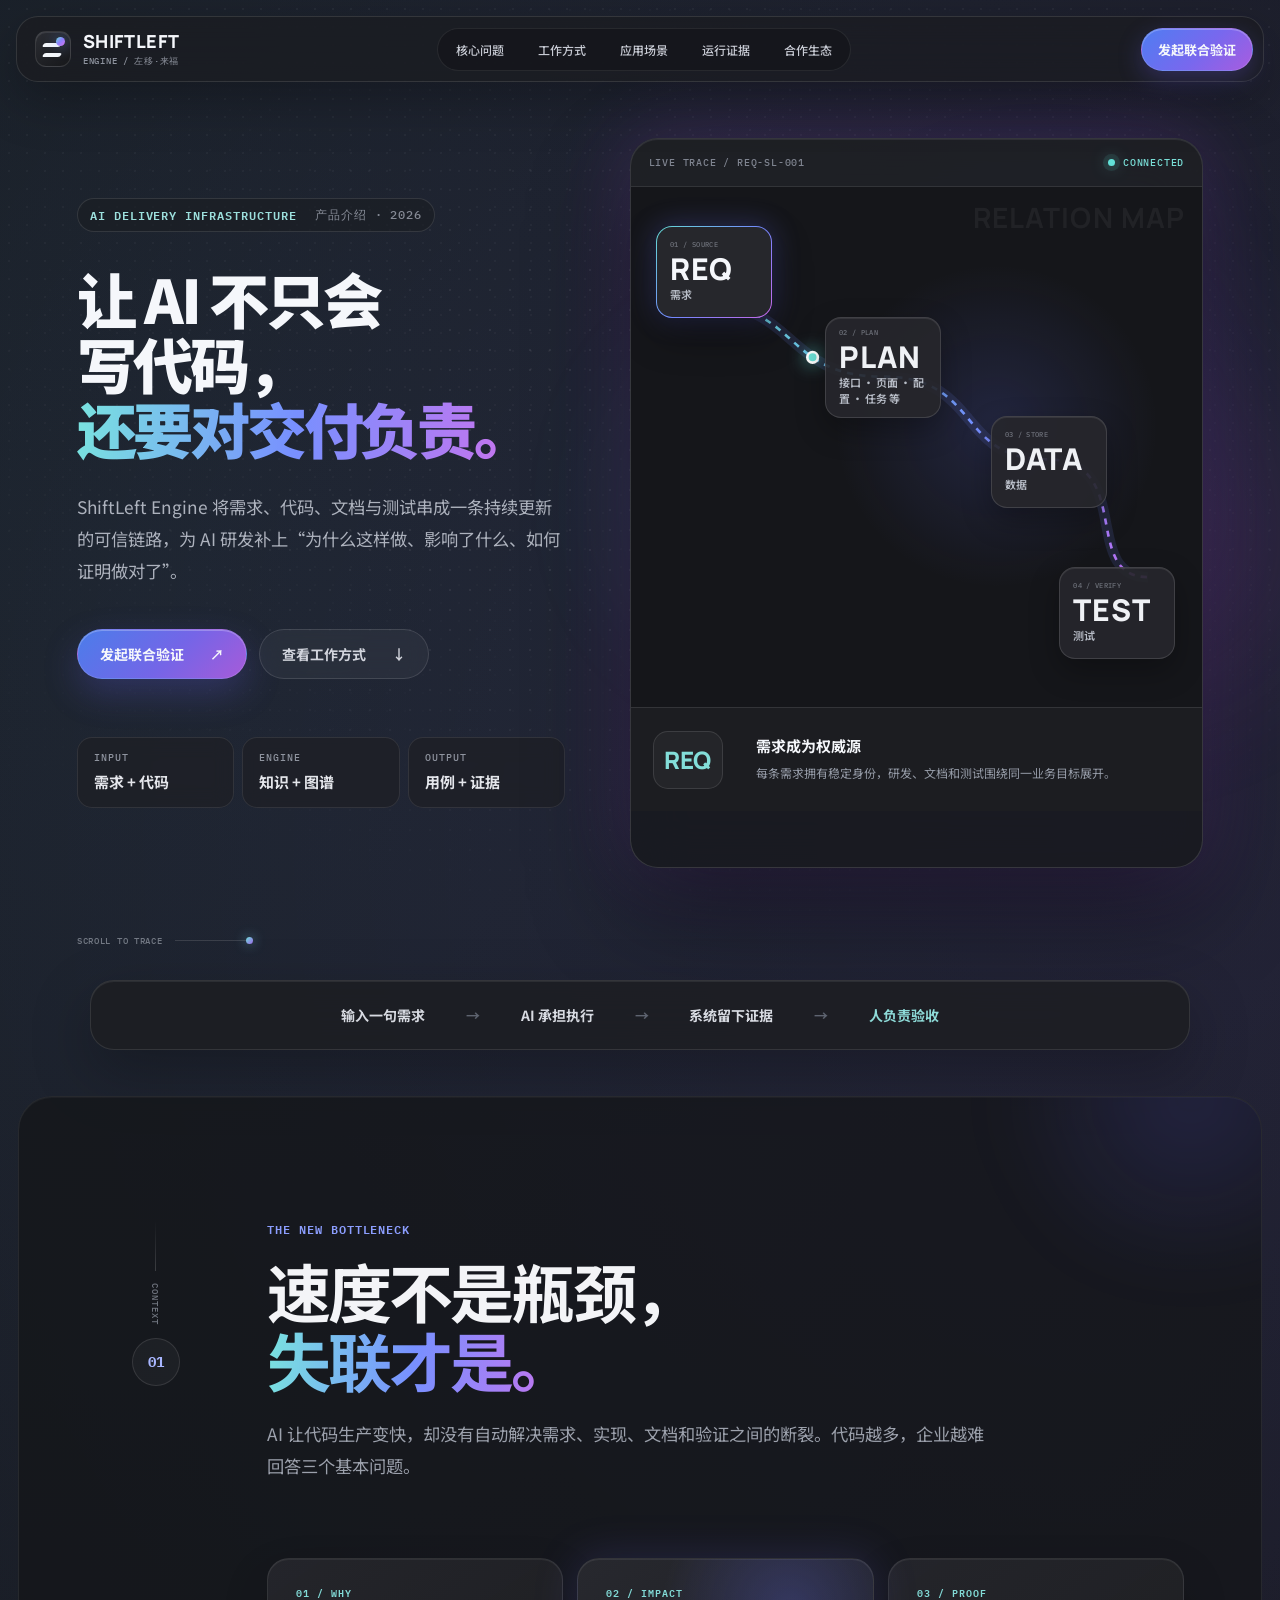
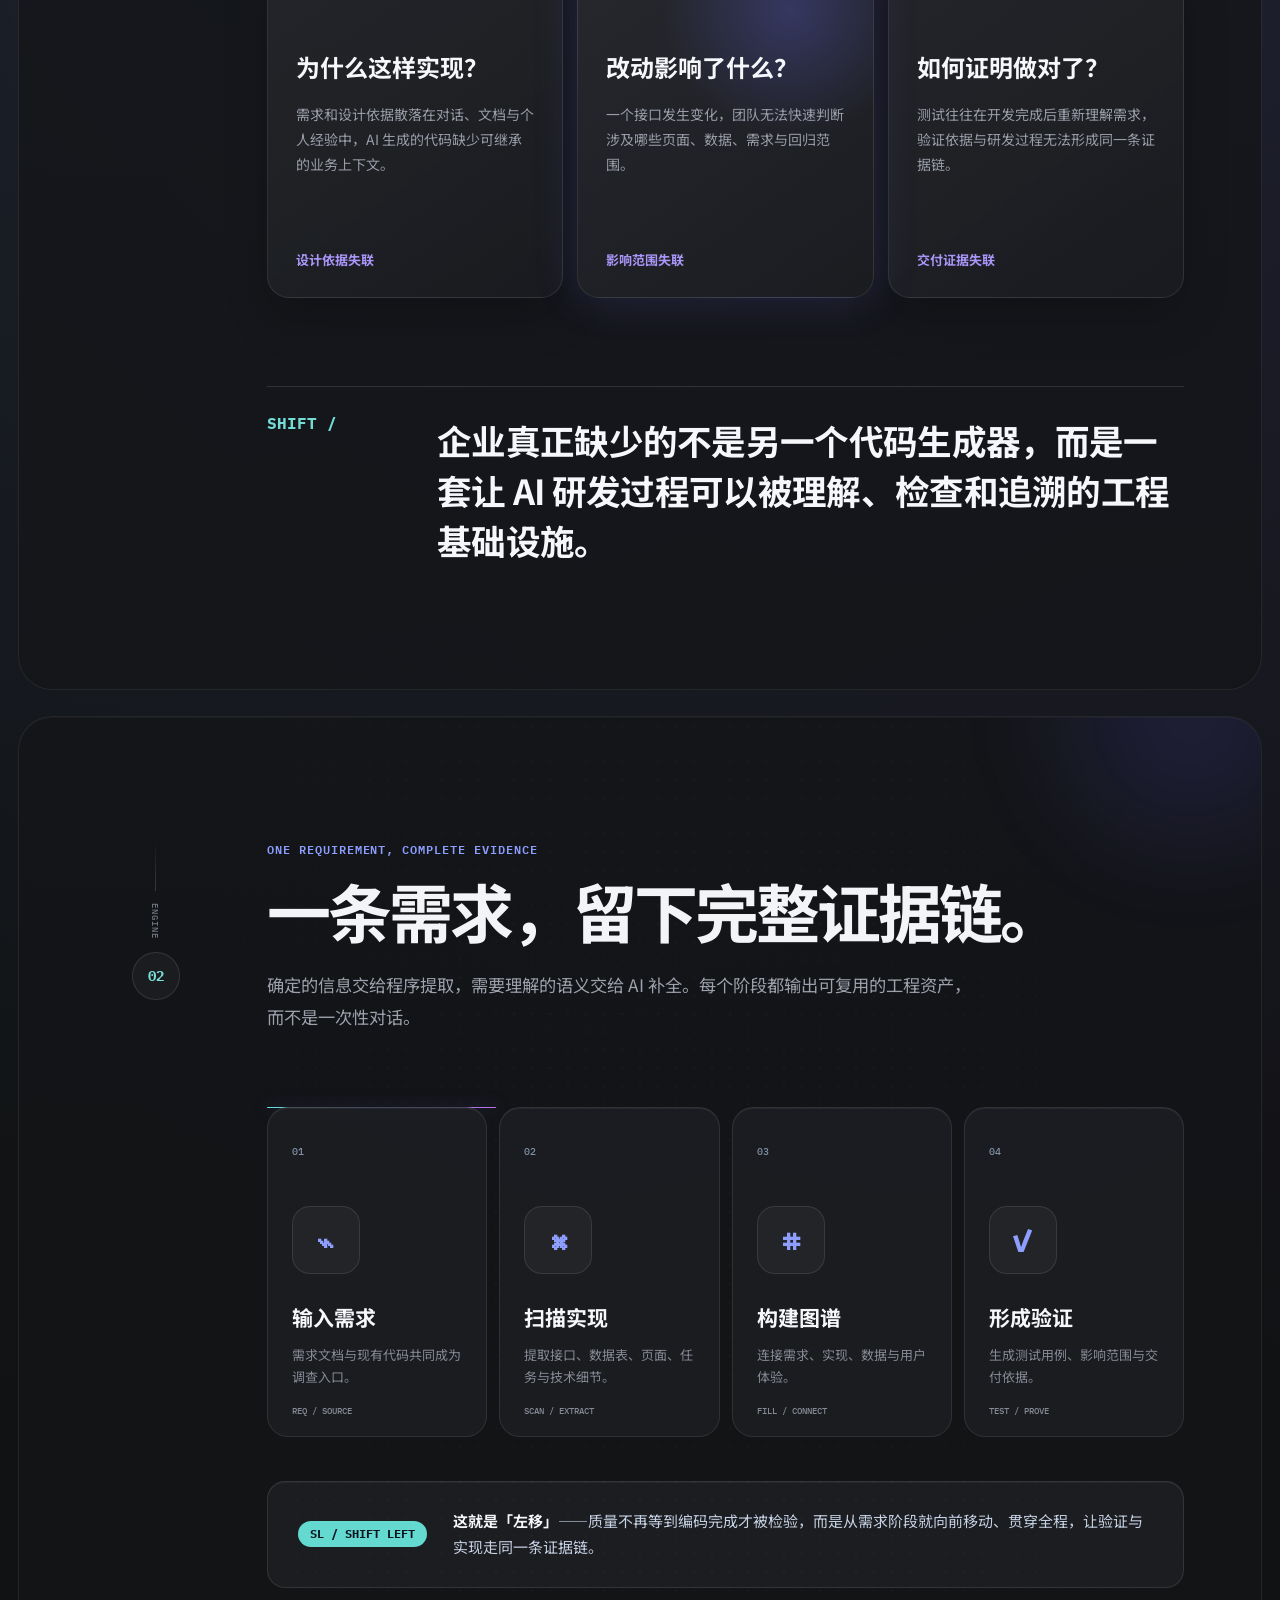
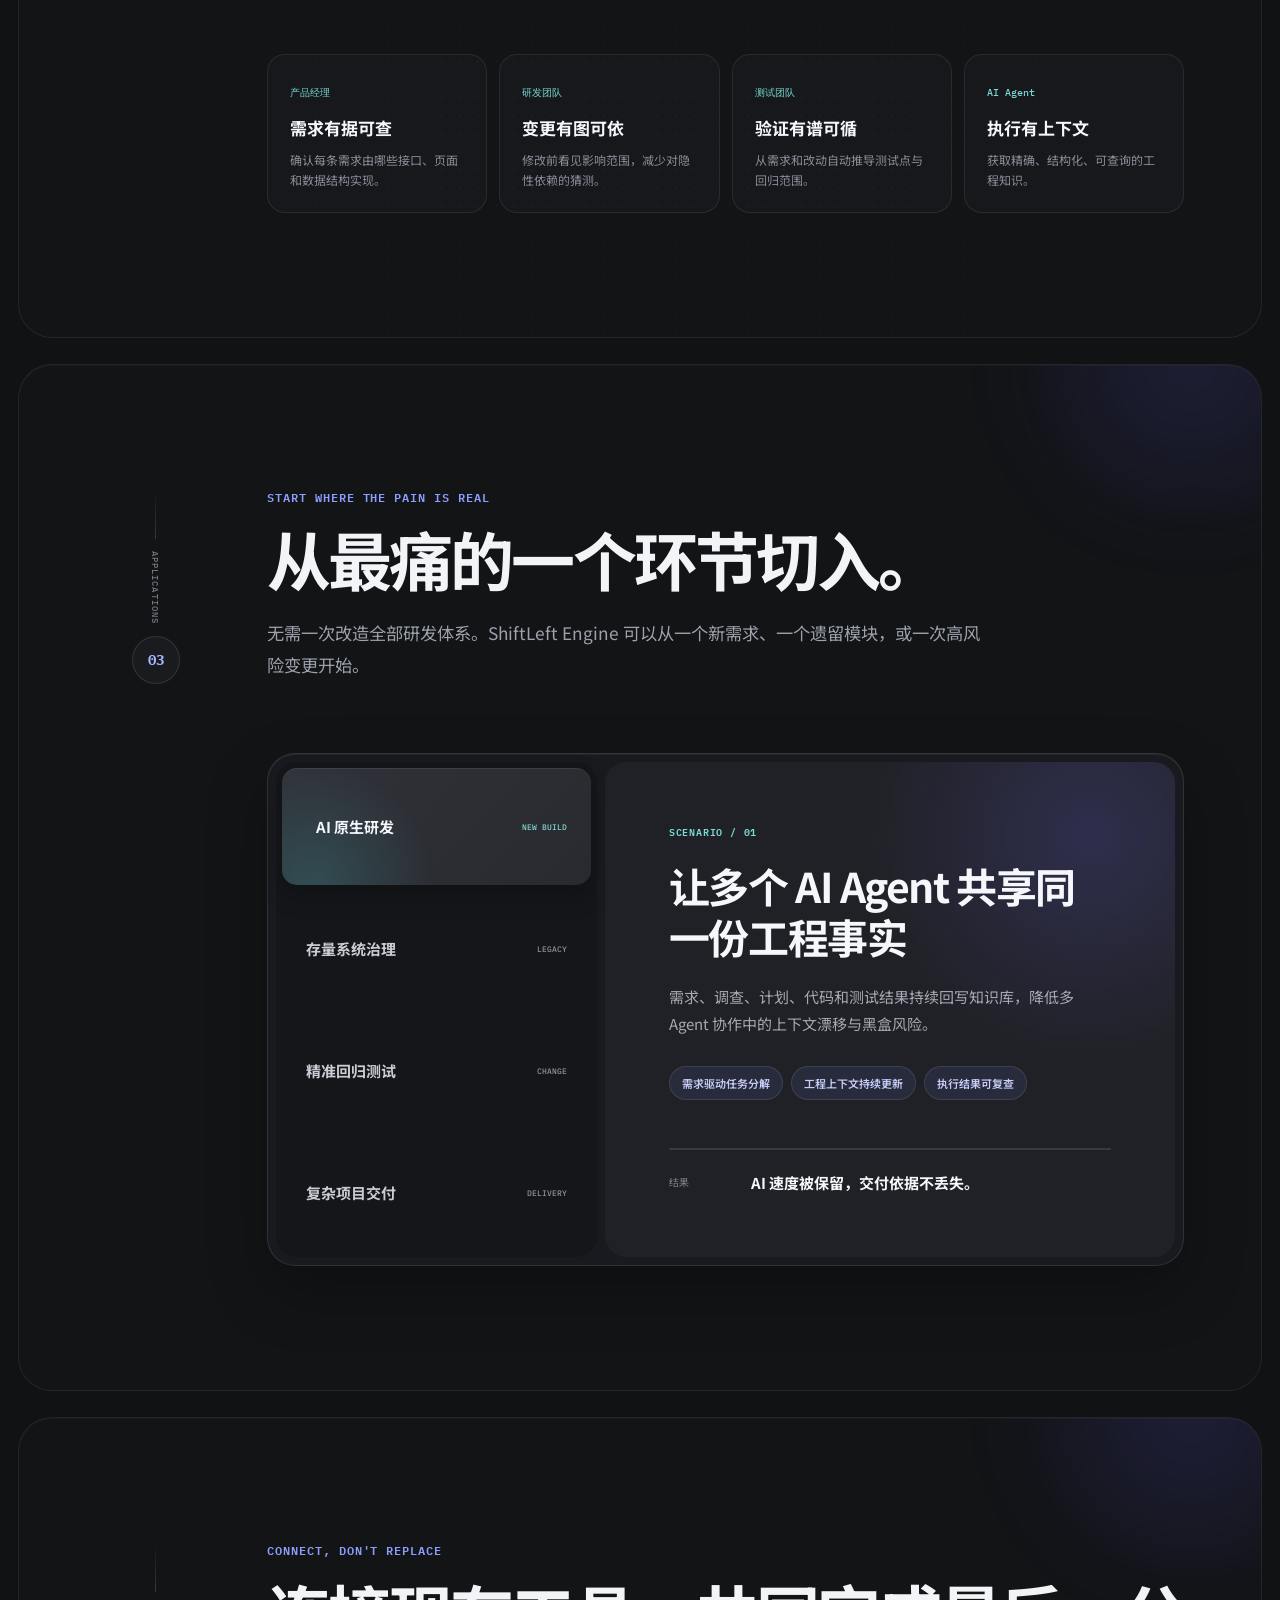
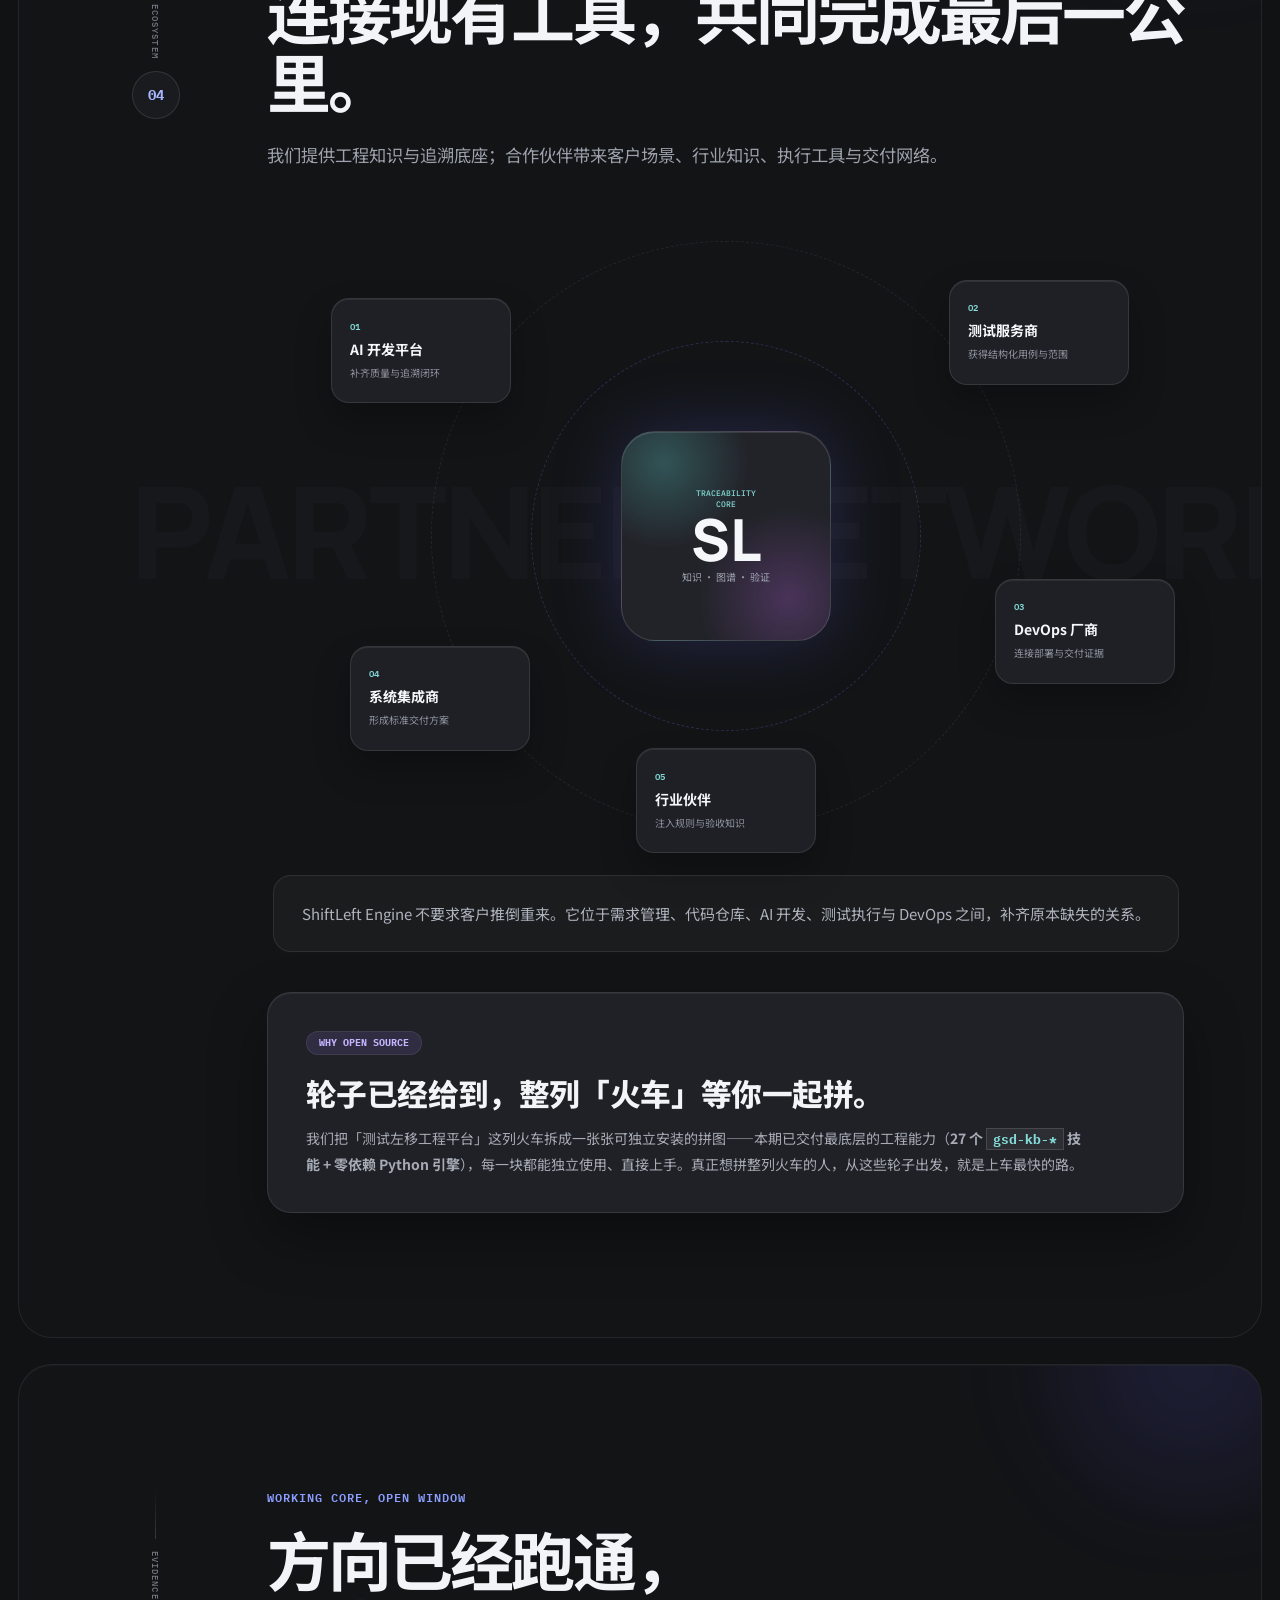
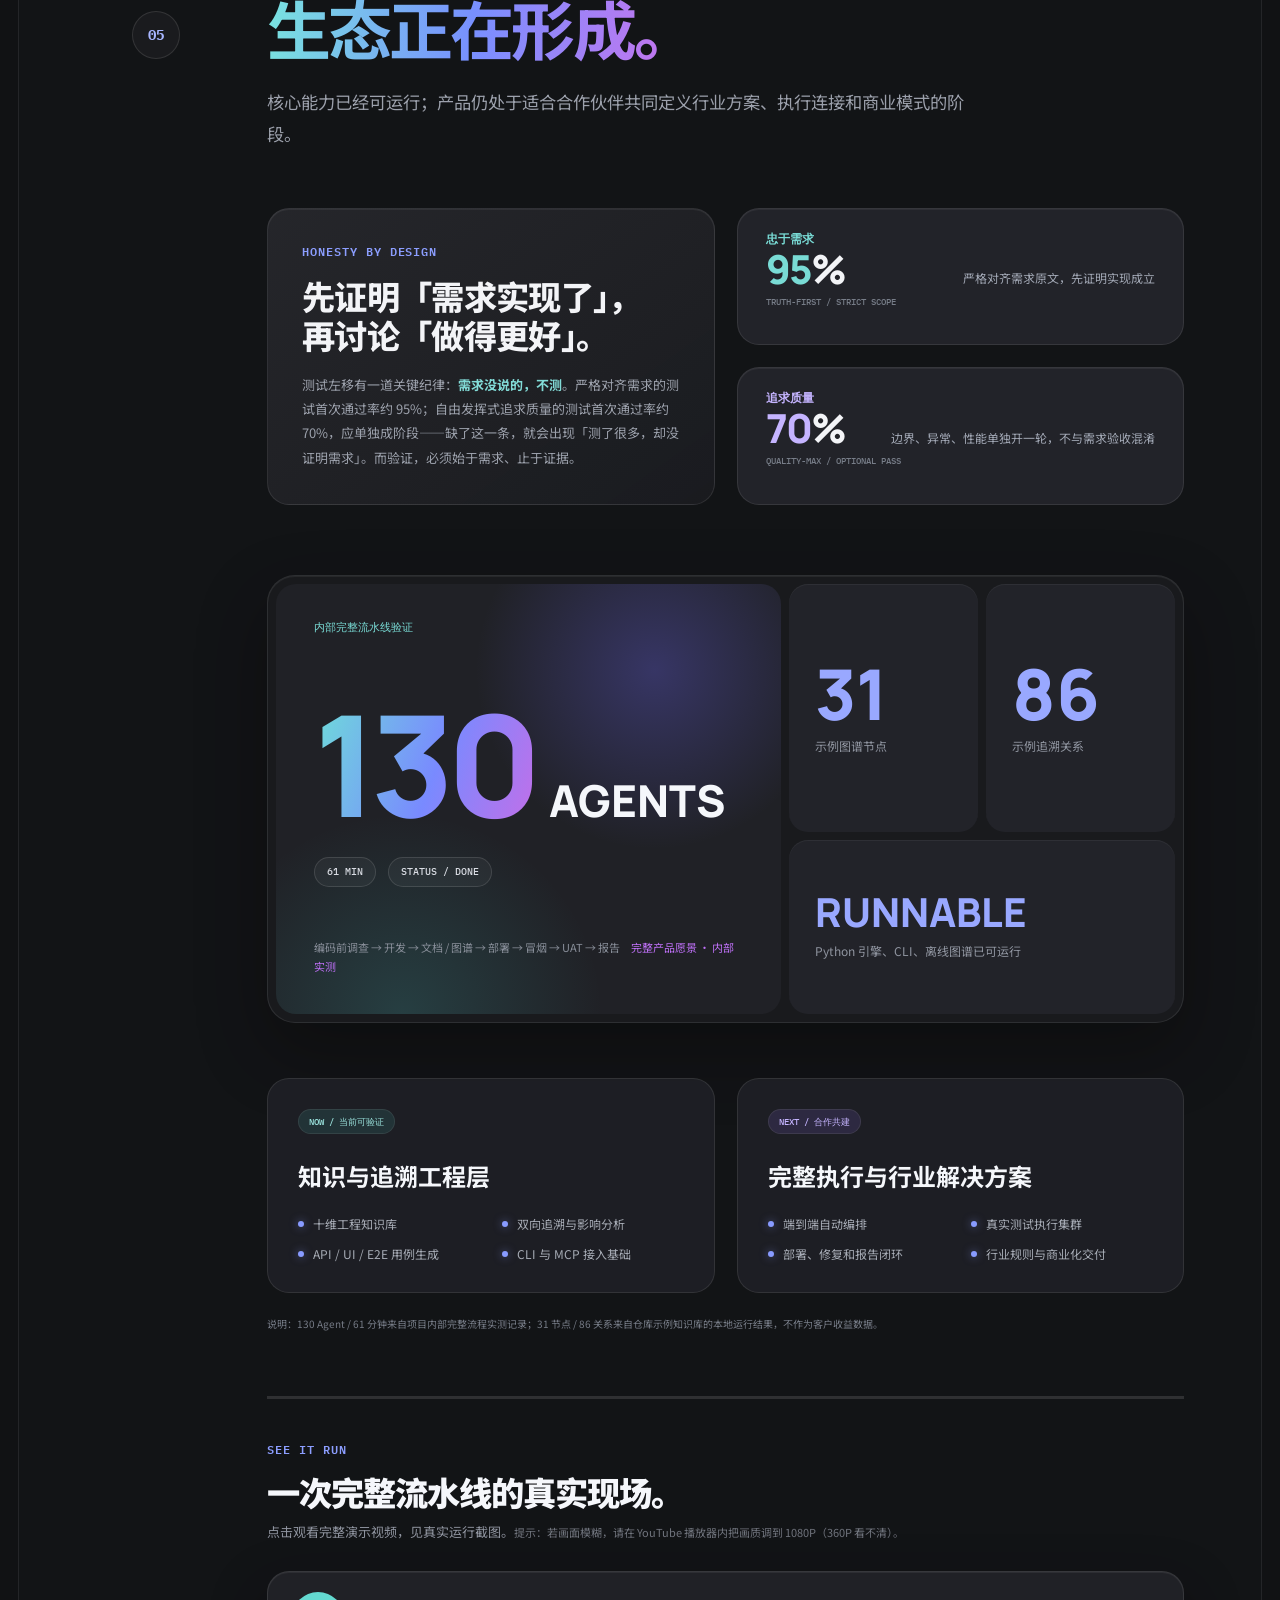
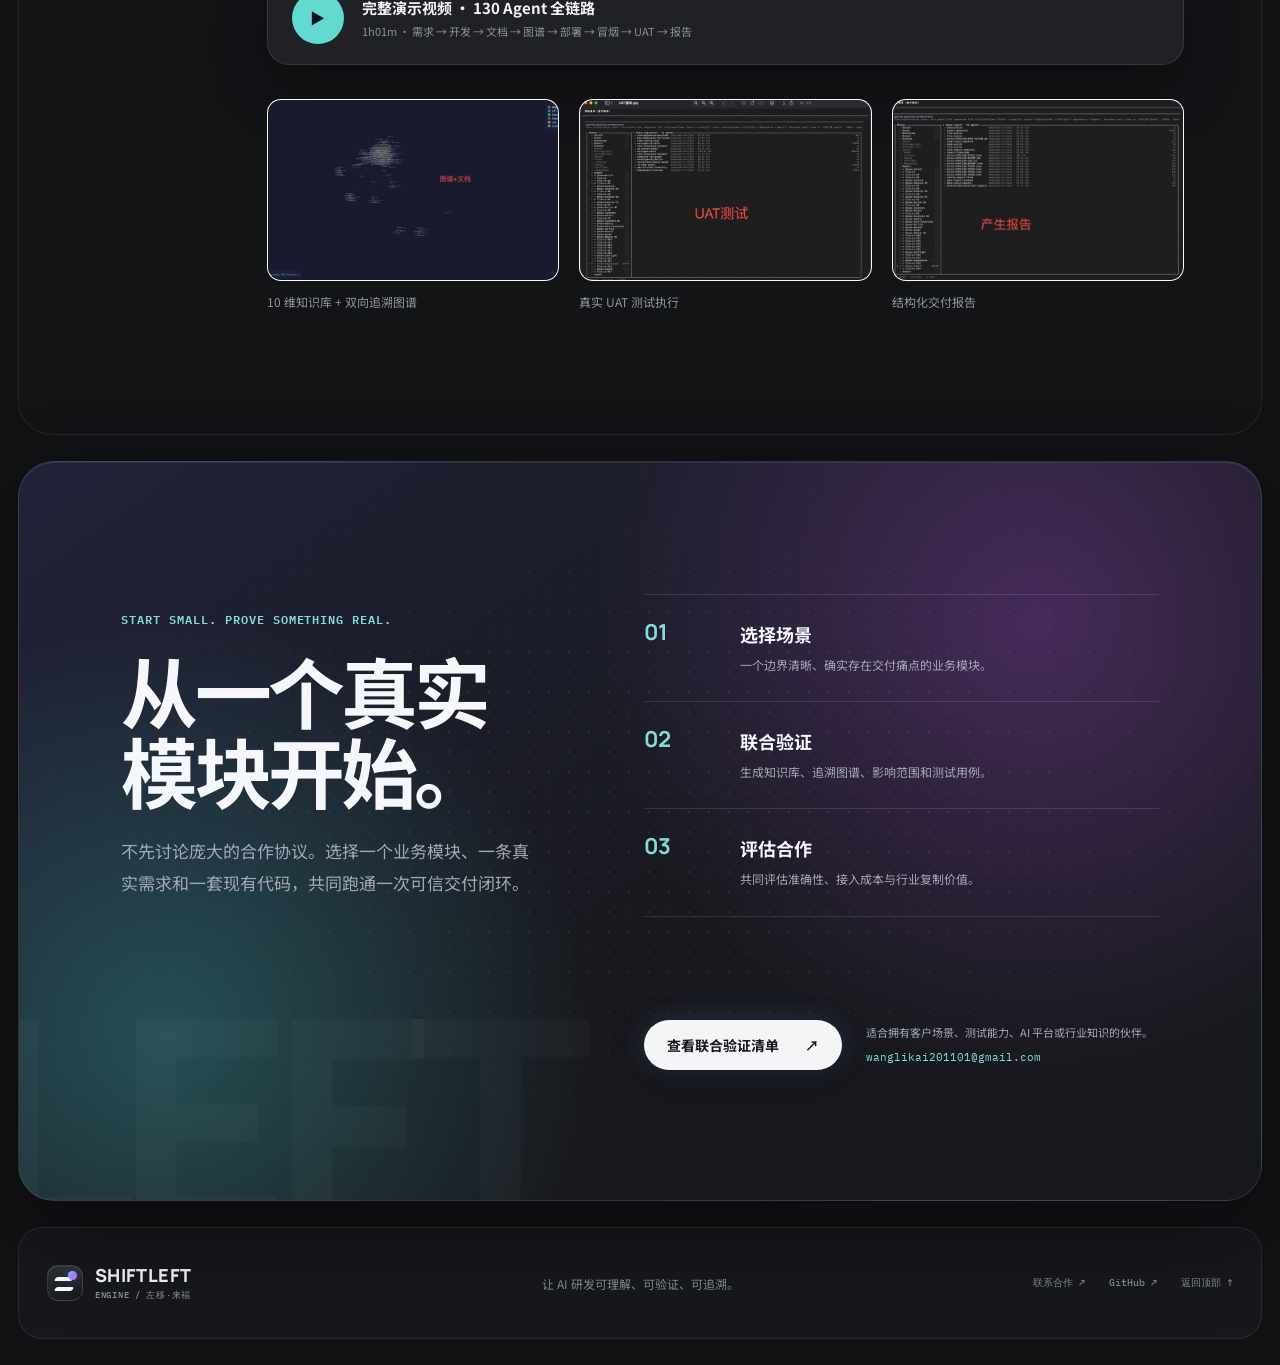
==== commit f2cda991: "feat: 添加 Ptengine 统计代码 Co-Authored-By: Claude Opus 5.5 <noreply@anthropic.com>" ====
--- a/index.html
+++ b/index.html
@@ -3,6 +3,10 @@
 <head>
   <meta charset="utf-8">
   <meta name="viewport" content="width=device-width, initial-scale=1">
+
+  <!-- Ptengine Tag -->
+  <script src="https://js.ptengine.com/37f93wes.js"></script>
+  <!-- End Ptengine Tag -->
   <meta name="description" content="ShiftLeft Engine——需求驱动的测试左移工程平台。输入需求，剩下交给 AI：需求、代码、文档与测试串成一条持续更新的可信证据链，让 AI 交付可理解、可验证、可验收。">
   <meta name="theme-color" content="#eaf1f8">
 
